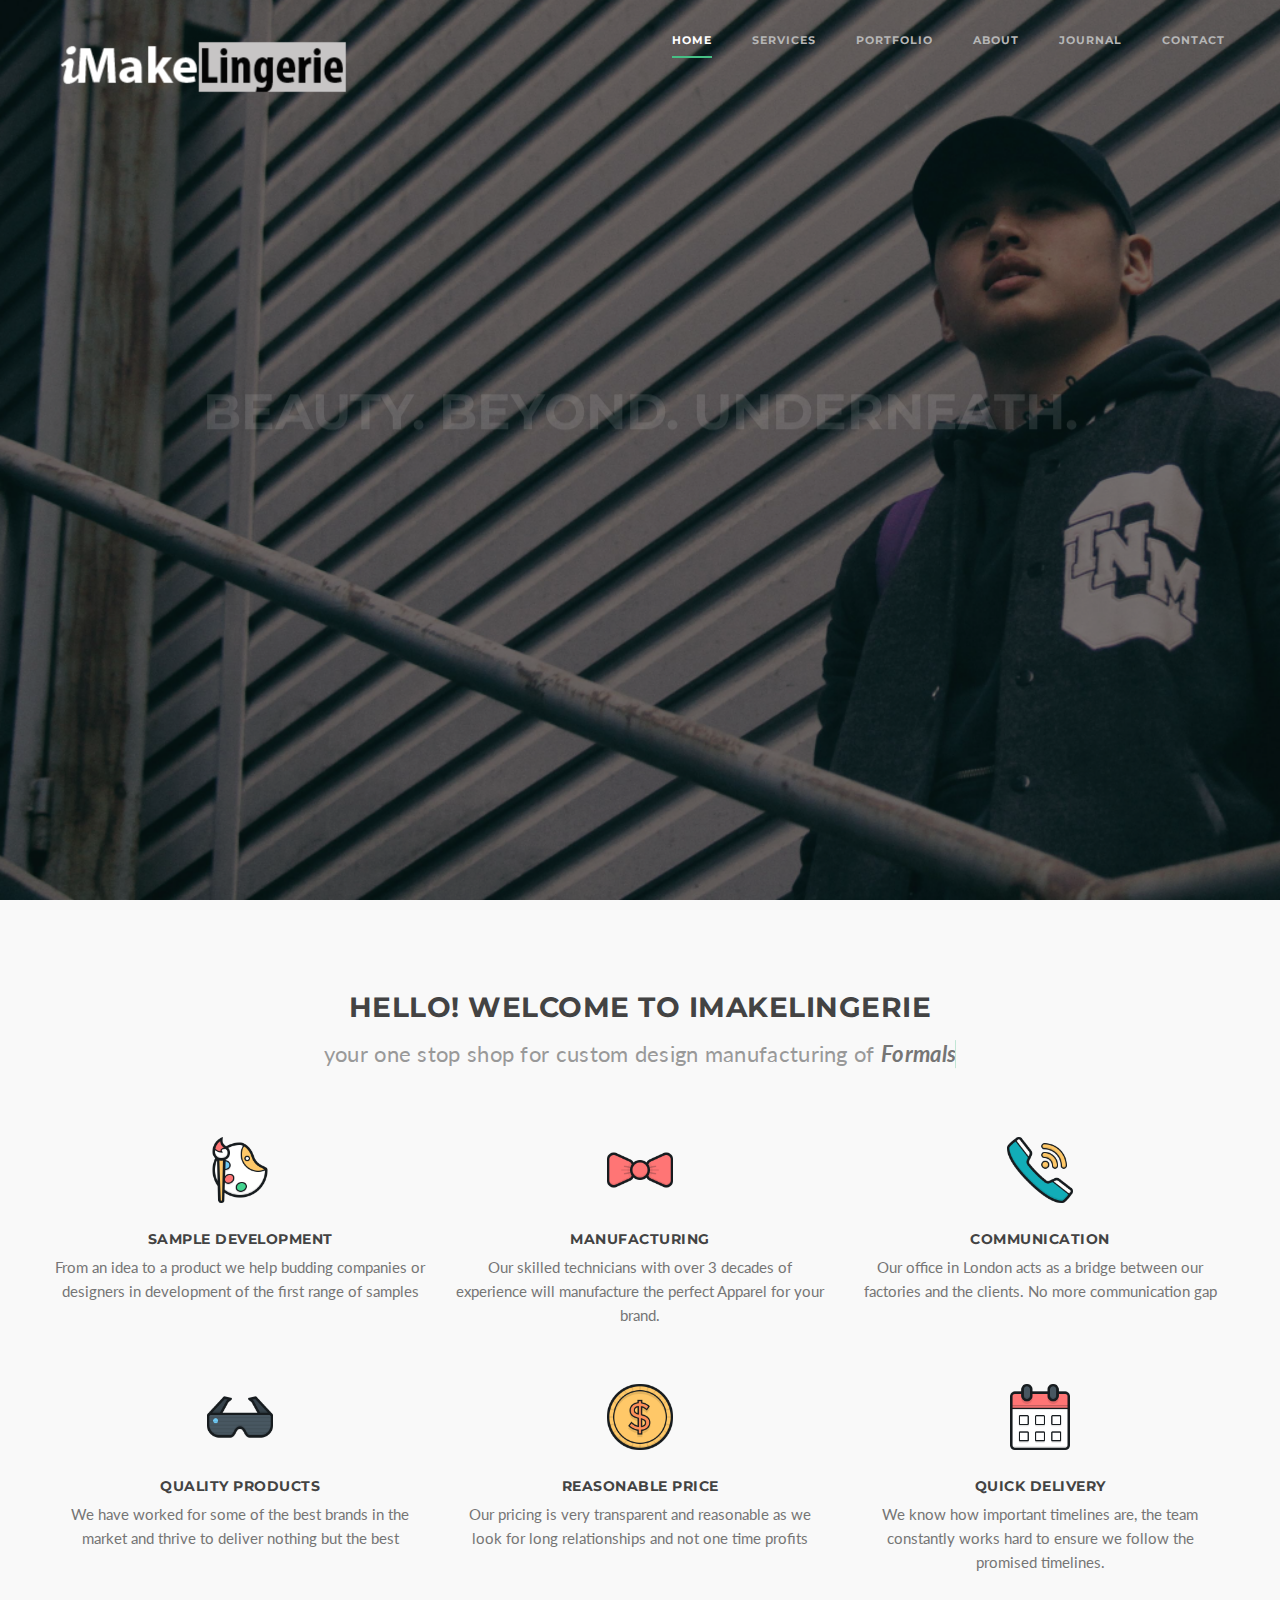
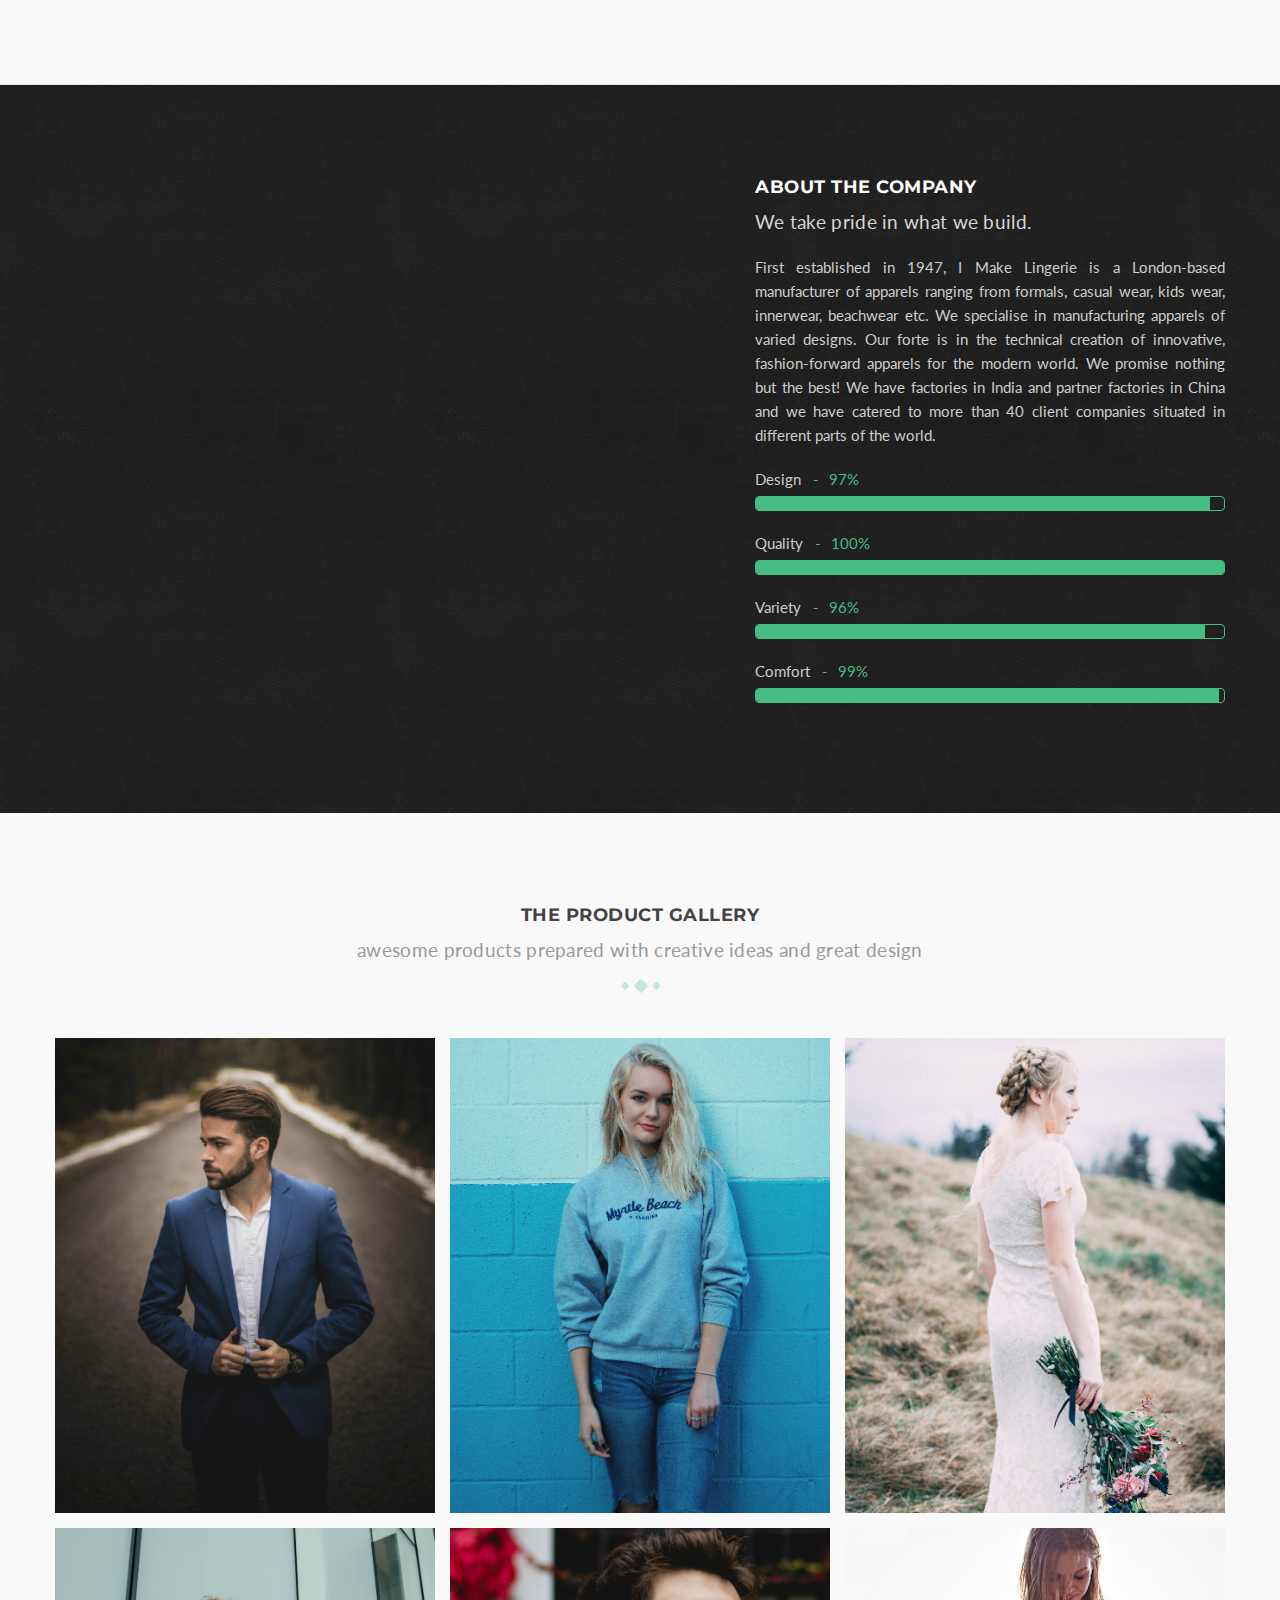
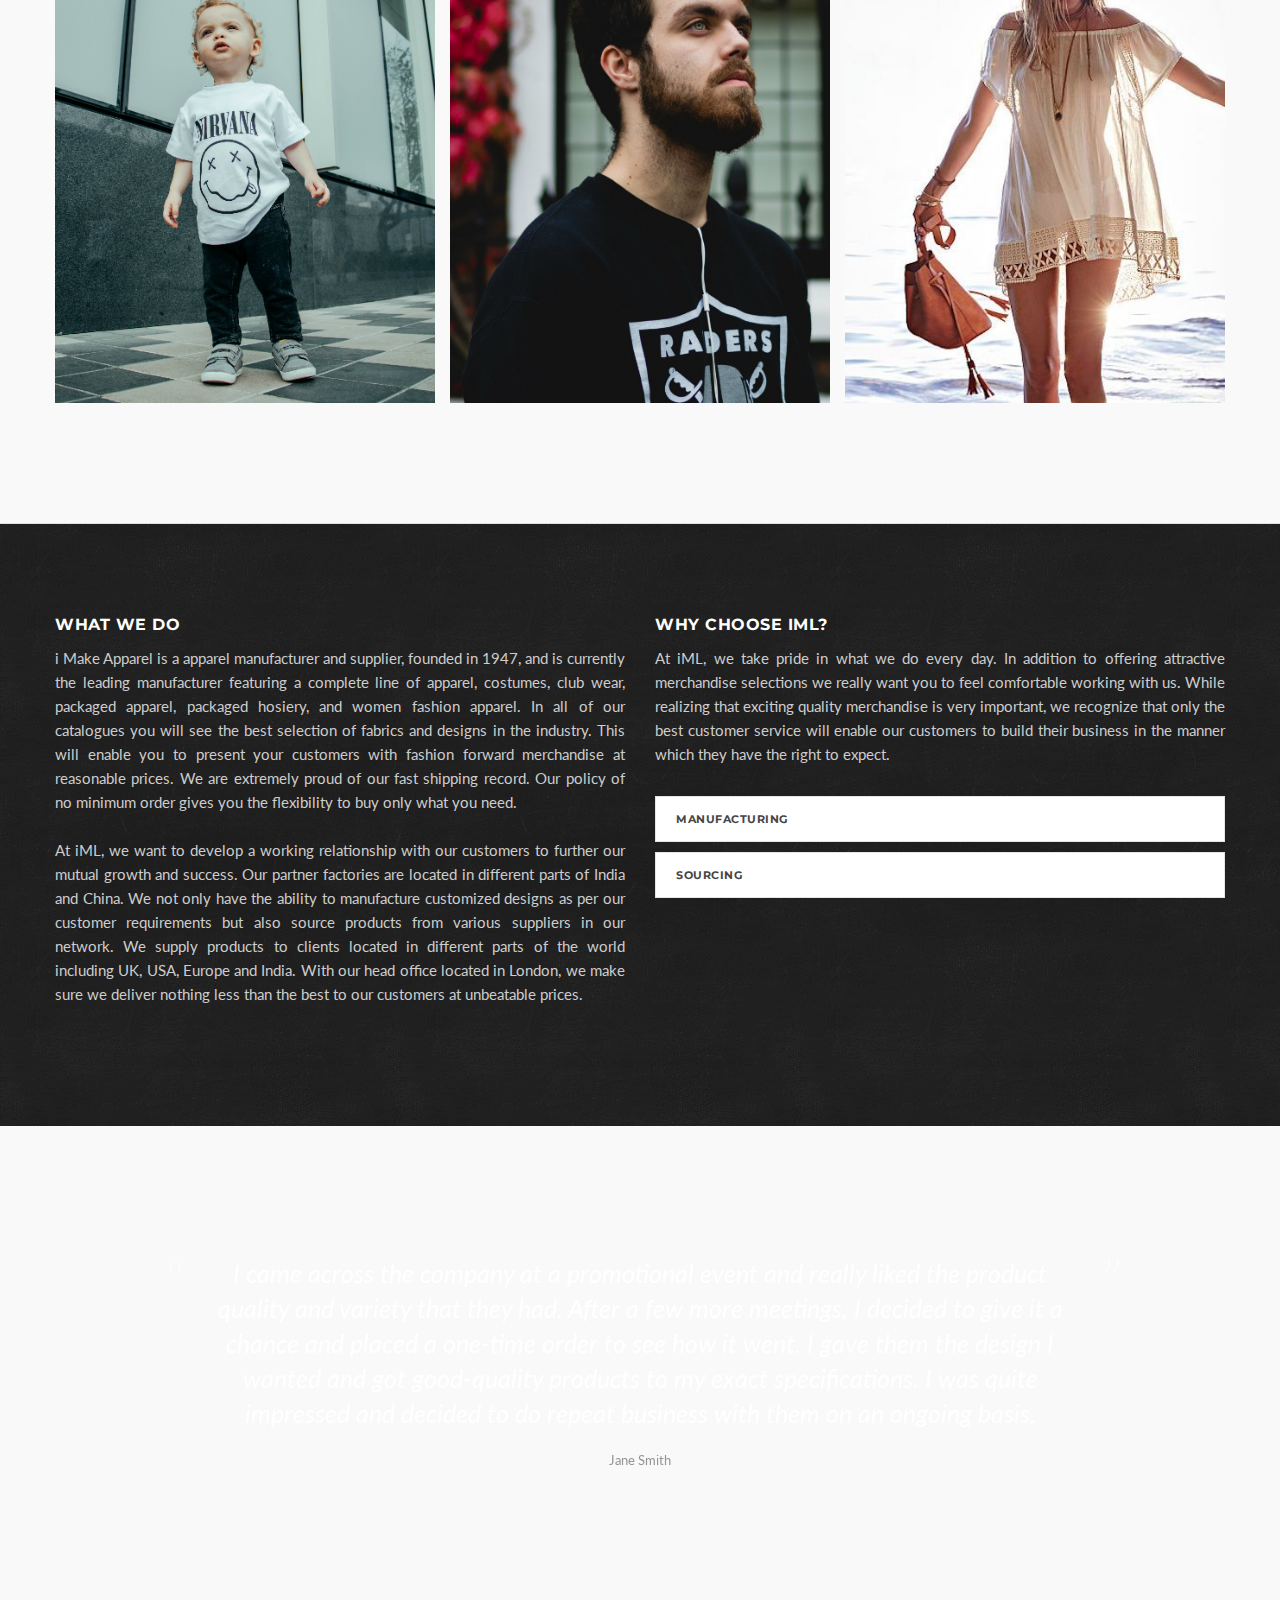
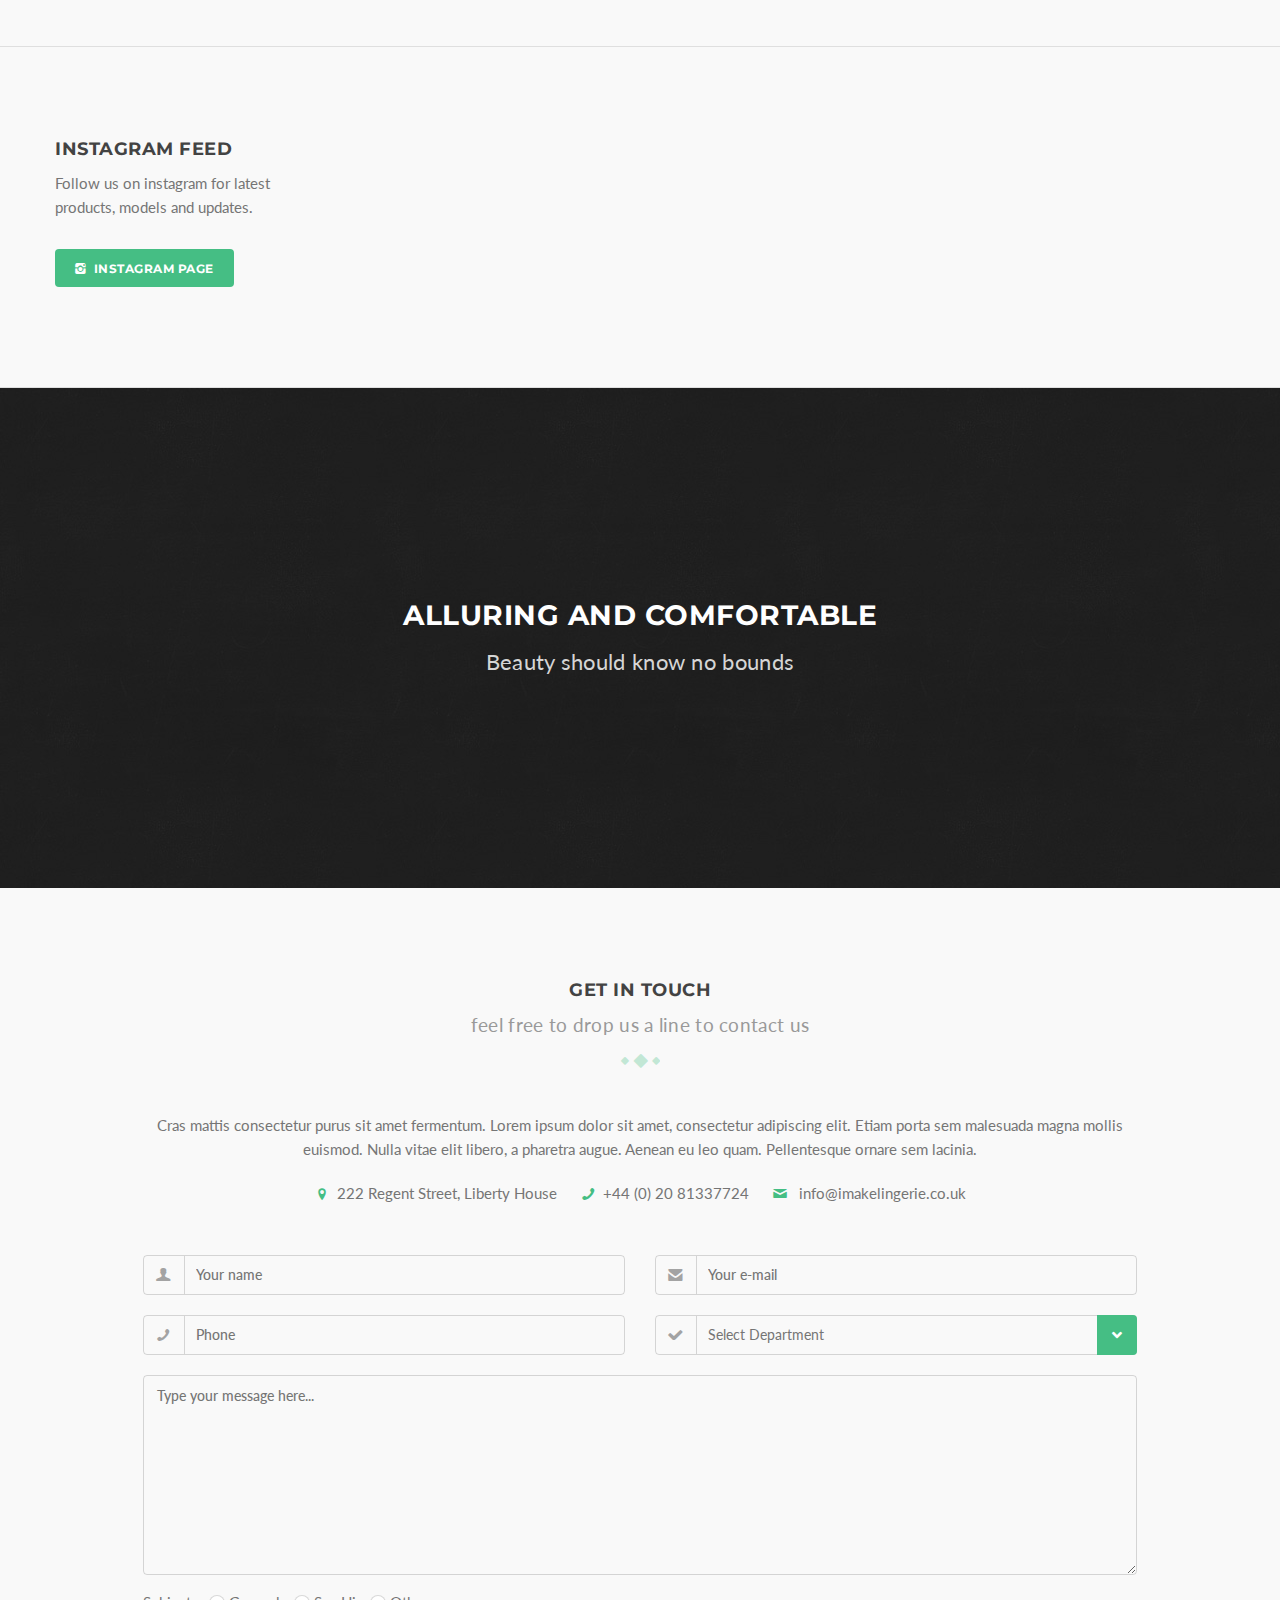
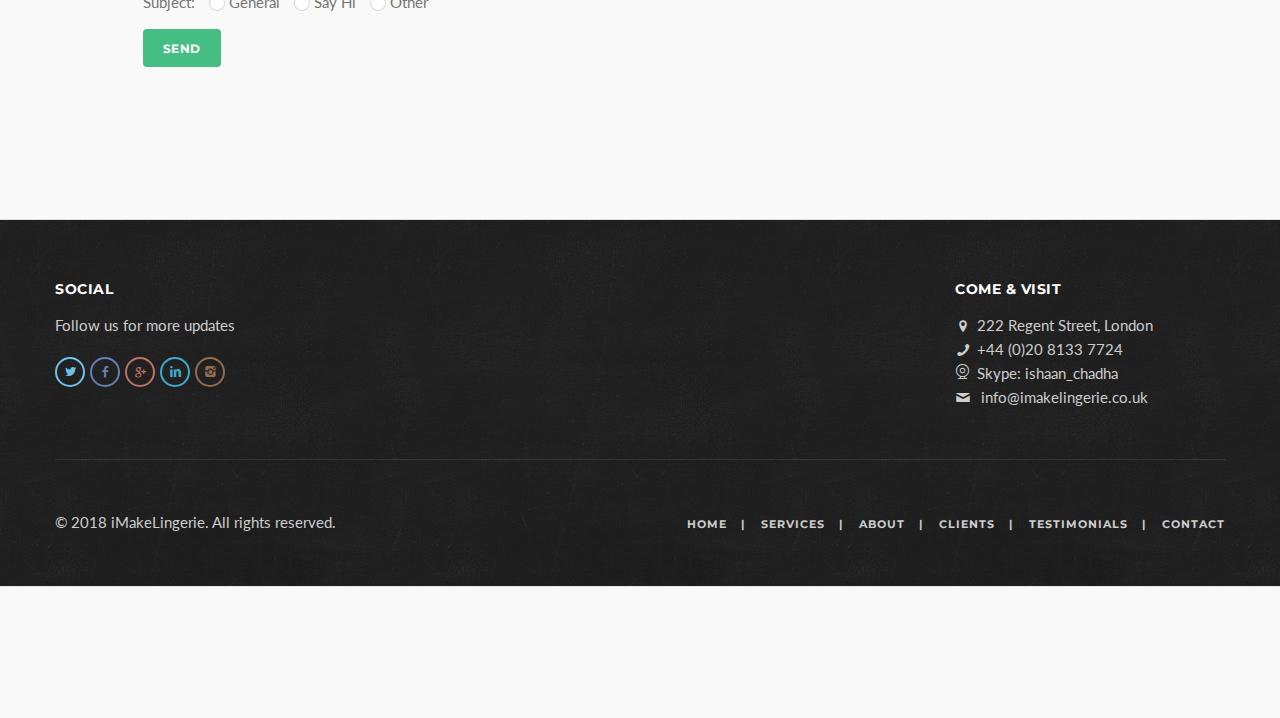
==== index.html @ fa843a91 "changes" ====
<!DOCTYPE html>
<html lang="en">

<head>
  <meta charset="utf-8">
  <meta name="viewport" content="width=device-width, initial-scale=1.0">
  <meta name="description" content="">
  <meta name="author" content="">
  <link rel="shortcut icon" href="style/images/favicon.png">
  <title>I Make Apparel</title>
  <!-- Bootstrap core CSS -->
  <link href="style/css/bootstrap.min.css" rel="stylesheet">
  <link href="style/css/plugins.css" rel="stylesheet">
  <link href="style.css" rel="stylesheet">
  <link href="style/css/color/green.css" rel="stylesheet">
  <link href='http://fonts.googleapis.com/css?family=Montserrat:400,700' rel='stylesheet' type='text/css'>
  <link href='http://fonts.googleapis.com/css?family=Lato:300,400,700,900,300italic,400italic,700italic,900italic' rel='stylesheet'
    type='text/css'>
  <link href="style/type/icons.css" rel="stylesheet">
  <!-- HTML5 shim and Respond.js for IE8 support of HTML5 elements and media queries -->
  <!-- WARNING: Respond.js doesn't work if you view the page via file:// -->
  <!--[if lt IE 9]>
<script src="https://oss.maxcdn.com/html5shiv/3.7.2/html5shiv.min.js"></script>
<script src="https://oss.maxcdn.com/respond/1.4.2/respond.min.js"></script>
<![endif]-->
</head>

<body class="onepage">
  <div id="preloader">
    <div id="status">
      <div class="spinner"></div>
    </div>
  </div>
  <div class="body-wrapper">
    <nav class="navbar navbar-default default">
      <div class="container">
        <div class="navbar-header">
          <div class="basic-wrapper">
            <a class="btn responsive-menu" data-toggle="collapse" data-target=".navbar-collapse">
              <i></i>
            </a>
            <div class="navbar-brand">
              <a href="onepage.html">
                <img src="#" srcset="style/images/logo.png 1x, style/images/logo@2x.png 2x" class="logo-light" alt="" />
                <img src="#" srcset="style/images/logo-dark.png 1x, style/images/logo-dark@2x.png 2x" class="logo-dark" alt="" />
              </a>
            </div>
            <!-- /.navbar-brand -->
          </div>
          <!-- /.basic-wrapper -->
        </div>
        <!-- /.navbar-header -->
        <div class="collapse navbar-collapse">
          <ul class="nav navbar-nav">
            <li class="current">
              <a href="#home">Home</a>
            </li>
            <li>
              <a href="#services">Services</a>
            </li>
            <li>
              <a href="#portfolio">Portfolio</a>
            </li>
            <li>
              <a href="#about">About</a>
            </li>
            <li>
              <a href="#journal">Journal</a>
            </li>
            <li>
              <a href="#contact">Contact</a>
            </li>
          </ul>
          <!-- /.navbar-nav -->
        </div>
        <!-- /.navbar-collapse -->
      </div>
      <!-- /.container -->
    </nav>
    <!-- /.navbar -->

    <section id="home">
      <div class="tp-fullscreen-container revolution">
        <div class="tp-fullscreen">
          <ul>
            <li data-transition="fade">
              <img src="style/images/art/slider-new-1.png" alt="" data-bgposition="center top" data-bgfit="cover" data-bgrepeat="no-repeat"
              />
              <div class="tp-caption large sfb text-center" data-x="center" data-y="263" data-speed="900" data-start="800" data-easing="Sine.easeOut">Beauty. Beyond. Underneath.</div>
              <div class="tp-caption medium sfb text-center" data-x="center" data-y="348" data-speed="900" data-start="1500" data-easing="Sine.easeOut">one stop solution for all your Apparel manufacturing needs</div>
              <div class="tp-caption sfb" data-x="center" data-y="420" data-speed="900" data-start="2200" data-easing="Sine.easeOut" data-endspeed="100">
                <a href="#contact" class="btn btn-large btn-border">Get in touch</a>
              </div>
            </li>
            <li data-transition="fade">
              <img src="style/images/art/slider-new-2.png" alt="" data-bgposition="center top" data-bgfit="cover" data-bgrepeat="no-repeat"
              />
              <div class="tp-caption large sfl text-center" data-x="center" data-y="263" data-speed="900" data-start="800" data-easing="Sine.easeOut">Bring your apparel designs to life</div>
              <div class="tp-caption medium sfr text-center" data-x="center" data-y="343" data-speed="900" data-start="1500" data-easing="Sine.easeOut">We help create unique custom designs easily</div>
              <div class="tp-caption sfb" data-x="center" data-y="420" data-speed="900" data-start="2200" data-easing="Sine.easeOut" data-endspeed="100">
                <a href="#contact" class="btn btn-large">Create your own</a>
              </div>
            </li>
            <li data-transition="fade">
              <img src="style/images/art/slider-new-3.png" alt="" data-bgposition="center top" data-bgfit="cover" data-bgrepeat="no-repeat"
              />
              <div class="tp-caption large sfr" data-x="30" data-y="263" data-speed="900" data-start="800" data-easing="Sine.easeOut">Trusted by over
                <br /> 41 clients & 23 brands
              </div>
              <div class="tp-caption medium sfr" data-x="30" data-y="403" data-speed="900" data-start="1500" data-easing="Sine.easeOut">We provide high quality products at reasonable prices</div>
              <div class="tp-caption sfr" data-x="30" data-y="470" data-speed="900" data-start="2200" data-easing="Sine.easeOut" data-endspeed="100">
                <a href="#contact" class="btn btn-large">Know More</a>
              </div>
            </li>
          </ul>
          <div class="tp-bannertimer tp-bottom"></div>
        </div>
        <!-- /.tp-fullscreen-container -->
      </div>
      <!-- /.revolution -->
    </section>
    <!--/#home -->

    <section id="services">
      <div class="light-wrapper">
        <div class="container inner">
          <div class="headline text-center">
            <h2>Hello! Welcome to iMakeLingerie</h2>
            <p class="lead animated-text letters type">
              <span>your one stop shop for custom design manufacturing of </span>
              <span class="animated-text-wrapper waiting">
                <b class="is-visible">Formals</b>
                <b>Casual Wears</b>
                <b>Kids Wear</b>
                <b>Bridal Dress & more...</b>
              </span>
            </p>
          </div>
          <div class="divide30"></div>
          <div class="row services">
            <div class="col-sm-4">
              <div class="service text-center">
                <div class="icon">
                  <img src="style/images/icons/lulu-paint-palette.png" alt="" />
                </div>
                <h4>Sample Development</h4>
                <p>From an idea to a product we help budding companies or designers in development of the first range of samples</p>
              </div>
            </div>
            <div class="col-sm-4">
              <div class="service text-center">
                <div class="icon">
                  <img src="style/images/icons/lulu-bowtie.png" alt="" />
                </div>
                <h4>Manufacturing</h4>
                <p>Our skilled technicians with over 3 decades of experience will manufacture the perfect Apparel for your brand.
                </p>
              </div>
            </div>
            <div class="col-sm-4">
              <div class="service text-center">
                <div class="icon">
                  <img src="style/images/icons/lulu-phone.png" alt="" />
                </div>
                <h4>Communication</h4>
                <p>Our office in London acts as a bridge between our factories and the clients. No more communication gap</p>
              </div>
            </div>
          </div>
          <div class="divide30"></div>
          <div class="row services">
            <div class="col-sm-4">
              <div class="service text-center">
                <div class="icon">
                  <img src="style/images/icons/lulu-sun-glasses.png" alt="" />
                </div>
                <h4>Quality Products</h4>
                <p>We have worked for some of the best brands in the market and thrive to deliver nothing but the best</p>
              </div>
            </div>
            <div class="col-sm-4">
              <div class="service text-center">
                <div class="icon">
                  <img src="style/images/icons/lulu-dollar-coin.png" alt="" />
                </div>
                <h4>Reasonable Price</h4>
                <p>Our pricing is very transparent and reasonable as we look for long relationships and not one time profits</p>
              </div>
            </div>
            <div class="col-sm-4">
              <div class="service text-center">
                <div class="icon">
                  <img src="style/images/icons/lulu-calendar.png" alt="" />
                </div>
                <h4>Quick Delivery</h4>
                <p>We know how important timelines are, the team constantly works hard to ensure we follow the promised timelines.</p>
              </div>
            </div>
          </div>
        </div>
      </div>
    </section>

    <div class="inverse-wrapper">
      <div class="col-image">
        <div class="bg-wrapper col-md-6">
          <div class="bg-holder" style="background-image: url(style/images/art/about-new-2.jpg);"></div>
        </div>
        <!--/.bg-wrapper -->
        <div class="container">
          <div class="row text-justify">
            <div class="col-md-5 col-md-offset-7 inner-col">
              <div class="section-title">
                <h3>About the Company</h3>
              </div>
              <p class="lead">We take pride in what we build.</p>
              <p>First established in 1947, I Make Lingerie is a London-based manufacturer of apparels ranging from formals,
                casual wear, kids wear, innerwear, beachwear etc. We specialise in manufacturing apparels of varied designs.
                Our forte is in the technical creation of innovative, fashion-forward apparels for the modern world. We promise
                nothing but the best! We have factories in India and partner factories in China and we have catered to more
                than 40 client companies situated in different parts of the world.</p>
              <ul class="progress-list">
                <li>
                  <p>Design
                    <em>97%</em>
                  </p>
                  <div class="progress plain">
                    <div class="bar" style="width: 97%;"></div>
                  </div>
                </li>
                <li>
                  <p>Quality
                    <em>100%</em>
                  </p>
                  <div class="progress plain">
                    <div class="bar" style="width: 100%;"></div>
                  </div>
                </li>
                <li>
                  <p>Variety
                    <em>96%</em>
                  </p>
                  <div class="progress plain">
                    <div class="bar" style="width: 96%;"></div>
                  </div>
                </li>
                <li>
                  <p>Comfort
                    <em>99%</em>
                  </p>
                  <div class="progress plain">
                    <div class="bar" style="width: 99%;"></div>
                  </div>
                </li>
              </ul>
              <!-- /.progress-list -->
            </div>
            <!--/column -->
          </div>
          <!--/.row -->
        </div>
        <!--/.container -->
      </div>
      <!--/.col-image -->

    </div>
    <!--/#services -->

    <!-- /.inverse-wrapper -->

    <section id="portfolio">
      <div class="light-wrapper">
        <div class="container inner">
          <div class="section-title text-center">
            <h3>The Product Gallery</h3>
            <p class="lead">awesome products prepared with creative ideas and great design</p>
          </div>
          <div class="cbp-panel">

            <div id="grid-container" class="cbp">
              <div class="cbp-item print motion">
                <a class="cbp-caption cbp-singlePageInline">
                  <div class="cbp-caption-defaultWrap">
                    <img src="style/images/art/p-new-9.jpg" alt="" /> </div>
                  <div class="cbp-caption-activeWrap">
                    <div class="cbp-l-caption-alignCenter">
                      <div class="cbp-l-caption-body">
                        <div class="cbp-l-caption-title">Formals</div>
                      </div>
                    </div>
                  </div>
                </a>
              </div>
              <!--/.cbp-item -->
              <div class="cbp-item web logo">
                <a class="cbp-caption cbp-singlePageInline">
                  <div class="cbp-caption-defaultWrap">
                    <img src="style/images/art/p-new-2.jpg" alt="" /> </div>
                  <div class="cbp-caption-activeWrap">
                    <div class="cbp-l-caption-alignCenter">
                      <div class="cbp-l-caption-body">
                        <div class="cbp-l-caption-title">Sweatshirts</div>
                      </div>
                    </div>
                  </div>
                </a>
              </div>
              <!--/.cbp-item -->
              <div class="cbp-item print motion">
                <a class="cbp-caption cbp-singlePageInline">
                  <div class="cbp-caption-defaultWrap">
                    <img src="style/images/art/p-new-8.jpg" alt="" /> </div>
                  <div class="cbp-caption-activeWrap">
                    <div class="cbp-l-caption-alignCenter">
                      <div class="cbp-l-caption-body">
                        <div class="cbp-l-caption-title">Bridal Dress</div>
                      </div>
                    </div>
                  </div>
                </a>
              </div>
              <!--/.cbp-item -->
              <div class="cbp-item web print">
                <a class="cbp-caption cbp-singlePageInline">
                  <div class="cbp-caption-defaultWrap">
                    <img src="style/images/art/p-new-7.jpg" alt="" /> </div>
                  <div class="cbp-caption-activeWrap">
                    <div class="cbp-l-caption-alignCenter">
                      <div class="cbp-l-caption-body">
                        <div class="cbp-l-caption-title">Kids Wear</div>
                      </div>
                    </div>
                  </div>
                </a>
              </div>
              <!--/.cbp-item -->
              <div class="cbp-item motion logo">
                <a class="cbp-caption cbp-singlePageInline">
                  <div class="cbp-caption-defaultWrap">
                    <img src="style/images/art/p-new-1.jpg" alt="" /> </div>
                  <div class="cbp-caption-activeWrap">
                    <div class="cbp-l-caption-alignCenter">
                      <div class="cbp-l-caption-body">
                        <div class="cbp-l-caption-title">Casuals</div>
                      </div>
                    </div>
                  </div>
                </a>
              </div>
              <!--/.cbp-item -->
              <div class="cbp-item print motion">
                <a class="cbp-caption cbp-singlePageInline">
                  <div class="cbp-caption-defaultWrap">
                    <img src="style/images/art/p6.jpg" alt="" /> </div>
                  <div class="cbp-caption-activeWrap">
                    <div class="cbp-l-caption-alignCenter">
                      <div class="cbp-l-caption-body">
                        <div class="cbp-l-caption-title">Beach Wear</div>
                      </div>
                    </div>
                  </div>
                </a>
              </div>
              <!--/.cbp-item -->
            </div>
            <!--/.cbp -->
            <div class="divide30"></div>

            <!--/.text-center -->
          </div>
          <!--/.cbp-panel -->
        </div>
        <!-- /.container -->
      </div>
      <!-- /.light-wrapper -->
    </section>
    <!--/#portfolio -->



    <!--/#about -->

    <div class="inverse-wrapper">
      <div class="container inner">
        <div class="row text-justify">
          <div class="col-sm-6">
            <h3>What we do</h3>
            <p>i Make Apparel is a apparel manufacturer and supplier, founded in 1947, and is currently the leading manufacturer
              featuring a complete line of apparel, costumes, club wear, packaged apparel, packaged hosiery, and women fashion
              apparel. In all of our catalogues you will see the best selection of fabrics and designs in the industry. This
              will enable you to present your customers with fashion forward merchandise at reasonable prices. We are extremely
              proud of our fast shipping record. Our policy of no minimum order gives you the flexibility to buy only what
              you need.
              <br/>
              <br/> At iML, we want to develop a working relationship with our customers to further our mutual growth and success.
              Our partner factories are located in different parts of India and China. We not only have the ability to manufacture
              customized designs as per our customer requirements but also source products from various suppliers in our
              network. We supply products to clients located in different parts of the world including UK, USA, Europe and
              India. With our head office located in London, we make sure we deliver nothing less than the best to our customers
              at unbeatable prices.
            </p>
            <div class="divide10"></div>

            <!--/.feature -->
          </div>
          <!-- /column -->
          <div class="col-sm-6">
            <h3>Why Choose iML?</h3>
            <p>At iML, we take pride in what we do every day. In addition to offering attractive merchandise selections we really
              want you to feel comfortable working with us. While realizing that exciting quality merchandise is very important,
              we recognize that only the best customer service will enable our customers to build their business in the manner
              which they have the right to expect.</p>
            <div class="divide10"></div>
            <div class="panel-group" id="accordion">
              <div class="panel panel-default">
                <div class="panel-heading">
                  <h4 class="panel-title">
                    <a data-toggle="collapse" class="panel-toggle active" data-parent="#accordion" href="#collapseOne"> Manufacturing</a>
                  </h4>
                </div>
                <div id="collapseOne" class="panel-collapse collapse">
                  <div class="panel-body" style="color: #434343 !important;"> Inspite of the revolution in technology most of our delicate luxury designs are first handcrafted by a
                    team of talented and skilled artisans who have been working with us since our inception and then produced
                    on a large scale basis. We specialise in manufacturing camisoles and panties of varied designs. We also
                    work closely with our clients to ensure we fully incorporate their expectations and specifications into
                    their product during production. Our manufcatruing units are located in India as well as China and we
                    strive to maintain the highest quality standards at reasonable prices. </div>
                </div>
              </div>
              <div class="panel panel-default">
                <div class="panel-heading">
                  <h4 class="panel-title">
                    <a data-toggle="collapse" class="panel-toggle" data-parent="#accordion" href="#collapseTwo"> Sourcing </a>
                  </h4>
                </div>
                <div id="collapseTwo" class="panel-collapse collapse">
                  <div class="panel-body" style="color: #434343 !important;"> Apart from designing and manufacturing we also source products from various other suppliers and manufacturers
                    for our clients. Sourcing is a complicated process and cost, quality and lead time are all important
                    aspects. We help our clients by taking the load off them and sourcing products from our reliable network
                    of apparel suppliers and manufacturers. We also liaise with the production facilities of these companies
                    to ensure designs can be made and kept within budget and also adhere to the quality and delivery guidelines.
                  </div>
                </div>
              </div>
              <!-- <div class="panel panel-default">
                <div class="panel-heading">
                  <h4 class="panel-title">
                    <a data-toggle="collapse" class="panel-toggle" data-parent="#accordion" href="#collapseThree"> Collapsible Group Item #3 </a>
                  </h4>
                </div>
                <div id="collapseThree" class="panel-collapse collapse">
                  <div class="panel-body"> Anim pariatur cliche reprehenderit, enim eiusmod high life accusamus terry richardson ad squid. 3 wolf
                    moon officia aute, non cupidatat skateboard dolor brunch. Food truck quinoa nesciunt laborum eiusmod.
                    Brunch 3 wolf moon tempor, sunt aliqua put a bird on it squid single-origin coffee nulla assumenda shoreditch
                    et. Nihil anim keffiyeh helvetica, craft beer labore wes anderson cred nesciunt sapiente ea proident.
                    Ad vegan excepteur butcher vice lomo. Leggings occaecat craft beer farm-to-table, raw denim aesthetic
                    synth nesciunt you probably haven't heard of them accusamus labore sustainable VHS. </div>
                </div>
              </div> -->
            </div>
          </div>
          <!-- /column -->
        </div>
        <!-- /.row -->
      </div>
      <!-- /.container -->
    </div>
    <!-- /.light-wrapper -->

    <!-- /.white-wrapper -->



    <section id="about">
      <div class="parallax parallax2 white-wrapper customers">
        <div class="container inner text-center">
          <div class="testimonials owl-carousel thin">
            <div class="item">
              <blockquote>
                <p> I came across the company at a promotional event and really liked the product quality and variety that they
                  had. After a few more meetings, I decided to give it a chance and placed a one-time order to see how it
                  went. I gave them the design I wanted and got good-quality products to my exact specifications. I was quite
                  impressed and decided to do repeat business with them on an ongoing basis.
                  <small class="meta">Jane Smith
                  </small>
                </p>
              </blockquote>
            </div>
            <!-- /.item -->

            <div class="item">
              <blockquote>
                <p>I have been a regular buyer of cotton panties from Modern Industries for over 4 years now. I am very happy
                  with the service they provide from start till the end of the process. Looking forward to many more years
                  of our business relationship.
                  <small class="meta">Cynthia S.
                  </small>
                </p>
              </blockquote>
            </div>
            <!-- /.item -->

          </div>
          <!-- /.testimonials -->
        </div>
        <!-- /.container -->
      </div>
      <!-- /.parallax -->
      <!-- /.light-wrapper -->
    </section>

    <section id="journal">

    </section>
    <!--/#journal -->

    <div class="light-wrapper">
      <div class="container inner">
        <div class="row">
          <div class="col-sm-4 col-md-3">
            <div class="section-title">
              <h3>Instagram Feed</h3>
            </div>
            <p>Follow us on instagram for latest products, models and updates.

            </p>
            <div class="divide10"></div>
            <a href="https://www.instagram.com/imakelingerie/" class="btn btn-icon">
              <i class="icon-s-instagram"></i> Instagram Page</a>
          </div>
          <!--/column -->
          <div class="col-sm-8 col-md-9">
            <div class="portfolio-grid col4">
              <div class="items-wrapper">
                <div id="instafeed" class="isotope items"></div>

                <!--/.isotope -->
              </div>
              <!--/.items-wrapper -->
            </div>
            <!--/.portfolio-grid -->
          </div>
          <!--/column -->
        </div>
        <!--/.row -->

      </div>
      <!-- /.container -->
    </div>
    <!-- /.light-wrapper -->

    <div class="outer-wrap inverse-wrapper">
      <div id="video-wrap" class="video-wrap">
        <video preload="metadata" autoplay loop id="video-office">
          <source src="style/video/office.mp4" type="video/mp4">
          <source src="style/video/office.webm" type="video/webm">
        </video>
        <div class="content-overlay container">
          <div class="headline text-center">
            <h2>Alluring and Comfortable</h2>
            <p class="lead"> Beauty should know no bounds</p>
          </div>
        </div>
        <!-- /.container -->
      </div>
      <!-- /.video-wrap -->
    </div>
    <!-- /.inverse-wrapper -->

    <section id="contact">
      <div class="light-wrapper">
        <div class="container inner">
          <div class="thin">
            <div class="section-title text-center">
              <h3>Get in Touch</h3>
              <p class="lead">feel free to drop us a line to contact us</p>
            </div>
            <p class="text-center">Cras mattis consectetur purus sit amet fermentum. Lorem ipsum dolor sit amet, consectetur adipiscing elit. Etiam
              porta sem malesuada magna mollis euismod. Nulla vitae elit libero, a pharetra augue. Aenean eu leo quam. Pellentesque
              ornare sem lacinia.</p>
            <ul class="contact-info text-center">
              <li>
                <i class="icon-location"></i>222 Regent Street, Liberty House</li>
              <li>
                <i class="icon-phone"></i>+44 (0) 20 81337724</li>
              <li>
                <i class="icon-mail"></i>
                <a href="mailto:info@imakelingerie.co.uk">info@imakelingerie.co.uk</a>
              </li>
            </ul>
            <div class="divide50"></div>
            <div class="form-container">
              <form action="contact/vanilla-form.php" method="post" class="vanilla vanilla-form" novalidate="novalidate">
                <div class="row">
                  <div class="col-sm-6">
                    <div class="form-field">
                      <label>
                        <input type="text" name="name" placeholder="Your name" required="required">
                        <i class="icon-user"></i>
                      </label>
                    </div>
                    <!--/.form-field -->
                  </div>
                  <!--/column -->
                  <div class="col-sm-6">
                    <div class="form-field">
                      <label>
                        <input type="email" name="email" placeholder="Your e-mail" required="required">
                        <i class="icon-mail-alt"></i>
                      </label>
                    </div>
                    <!--/.form-field -->
                  </div>
                  <!--/column -->
                  <div class="col-sm-6">
                    <div class="form-field">
                      <label>
                        <input type="tel" name="tel" placeholder="Phone">
                        <i class="icon-phone"></i>
                      </label>
                    </div>
                    <!--/.form-field -->
                  </div>
                  <!--/column -->
                  <div class="col-sm-6">
                    <div class="form-field">
                      <label class="custom-select">
                        <select name="department" required="required">
                          <option value="">Select Department</option>
                          <option value="Sales">Sales</option>
                          <option value="Marketing">Marketing</option>
                          <option value="Support">Customer Support</option>
                          <option value="Other">Other</option>
                        </select>
                        <i class="icon-ok"></i>
                        <span>
                          <!-- fake select handler -->
                        </span>
                      </label>
                    </div>
                    <!--/.form-field -->
                  </div>
                  <!--/column -->
                </div>
                <!--/.row -->
                <textarea name="message" placeholder="Type your message here..."></textarea>
                <div class="radio-set">
                  <label>Subject:</label>
                  <label>
                    <input type="radio" name="subject" value="General">
                    <span>
                      <!-- fake radio -->
                    </span> General</label>
                  <label>
                    <input type="radio" name="subject" value="Hi">
                    <span>
                      <!-- fake radio -->
                    </span> Say Hi</label>
                  <label>
                    <input type="radio" name="subject" value="Other">
                    <span>
                      <!-- fake radio -->
                    </span> Other</label>
                </div>
                <!--/.radio-set -->
                <input type="submit" class="btn" value="Send" data-error="Fix errors" data-processing="Sending..." data-success="Thank you!">
                <footer class="notification-box"></footer>
              </form>
              <!--/.vanilla-form -->
            </div>
            <!--/.form-container -->
          </div>
          <!-- /.thin -->
        </div>
        <!-- /.container -->
      </div>
      <!-- /.light-wrapper -->
    </section>
    <!--/#contact -->

    <div class="white-wrapper">
      <div class="map-wrapper">

        <!-- /.map-wrapper -->

        <!-- /.white-wrapper -->
        <footer class="inverse-wrapper">
          <div class="container inner">
            <div class="row">
              <div class="col-sm-3">
                <h3 class="section-title widget-title">Social</h3>
                <p>Follow us for more updates</p>
                <ul class="social">
                  <li>
                    <a href="https://twitter.com/imakelingerie">
                      <i class="icon-s-twitter"></i>
                    </a>
                  </li>
                  <li>
                    <a href="facebook.com/imakeinnerwear">
                      <i class="icon-s-facebook"></i>
                    </a>
                  </li>
                  <li>
                    <a href="https://plus.google.com/b/118427707266958631601/118427707266958631601">
                      <i class="icon-s-gplus"></i>
                    </a>
                  </li>
                  <li>
                    <a href="https://uk.linkedin.com/company/i-make-apparel?trk=ppro_cprof">
                      <i class="icon-s-linkedin"></i>
                    </a>
                  </li>
                  <li>
                    <a href="http://instagram.com/imakelingerie">
                      <i class="icon-s-instagram"></i>
                    </a>
                  </li>
                </ul>
              </div>
              <div class="col-sm-6 text-center">
                <img class="text-center" src="style/images/art/brand-logo-new.png" alt="">
                <!-- /.newsletter-wrapper -->
              </div>
              <div class="col-sm-3">
                <div class="widget">

                  <h3 class="section-title widget-title">COME & VISIT</h3>

                  <div class="contact-info">
                    <i class="icon-location"></i>222 Regent Street, London
                    <br />
                    <i class="icon-phone"></i>+44 (0)20 8133 7724
                    <br/>
                    <i class="budicon-webcam"></i>Skype: ishaan_chadha
                    <br />
                    <i class="icon-mail"></i>
                    info@imakelingerie.co.uk
                  </div>
                </div>
              </div>
              <!-- /column -->
            </div>

            <!-- /.row -->

            <hr />
            <p class="copyright pull-left">© 2018 iMakeLingerie. All rights reserved.</p>
            <ul class="footer-menu pull-right">
              <li>
                <a href="#home">Home</a>
              </li>
              <li>
                <a href="#services">Services</a>
              </li>
              <li>
                <a href="#about">About</a>
              </li>
              <li>
                <a href="#clients">Clients</a>
              </li>
              <li>
                <a href="#testimonial">Testimonials</a>
              </li>
              <li>
                <a href="#contact">Contact</a>
              </li>
            </ul>
          </div>
          <!-- .container -->

        </footer>
        <!-- /footer -->
        <!-- <div id="share-bar"></div> -->
      </div>
      <!--/.body-wrapper -->
      <script src="style/js/jquery.min.js"></script>
      <script src="style/js/bootstrap.min.js"></script>
      <script src="style/js/plugins.js"></script>
      <script src="style/js/jquery.themepunch.tools.min.js"></script>
      <script src="style/js/scripts.js"></script>
</body>

</html>
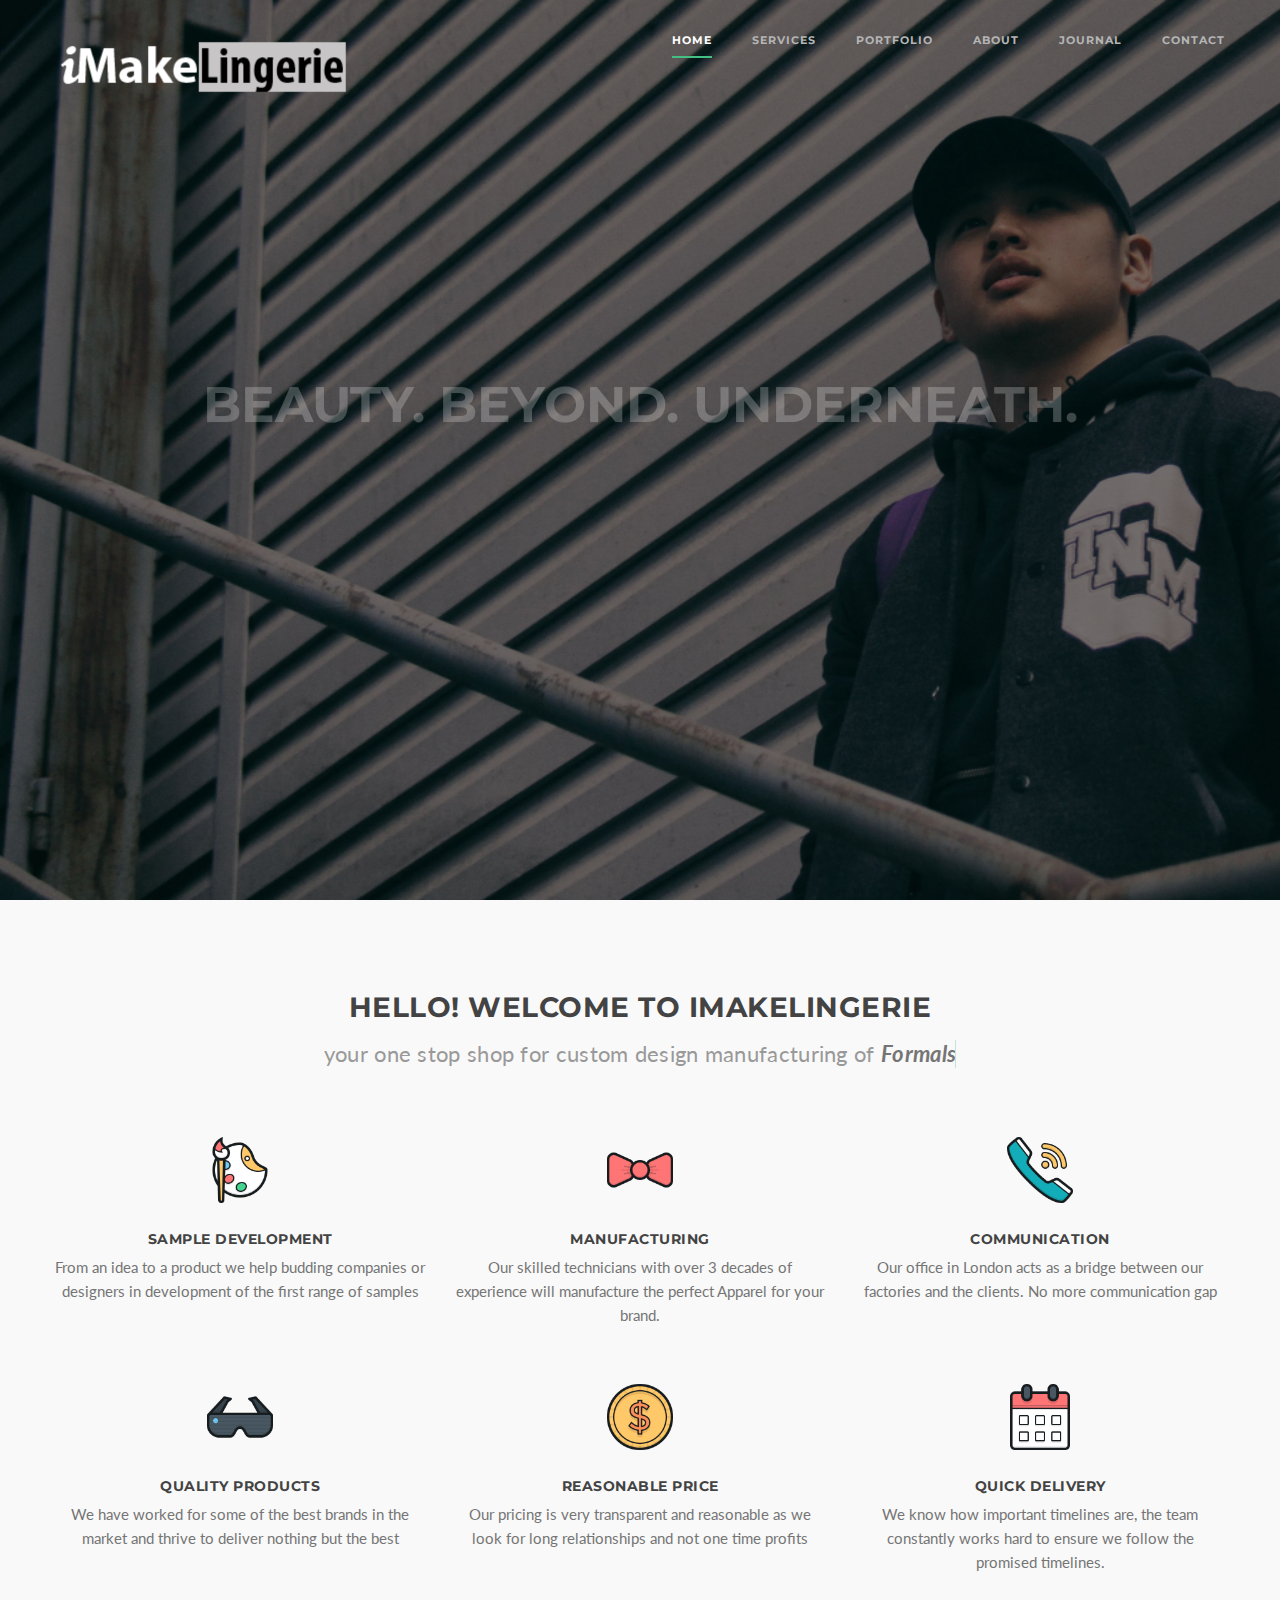
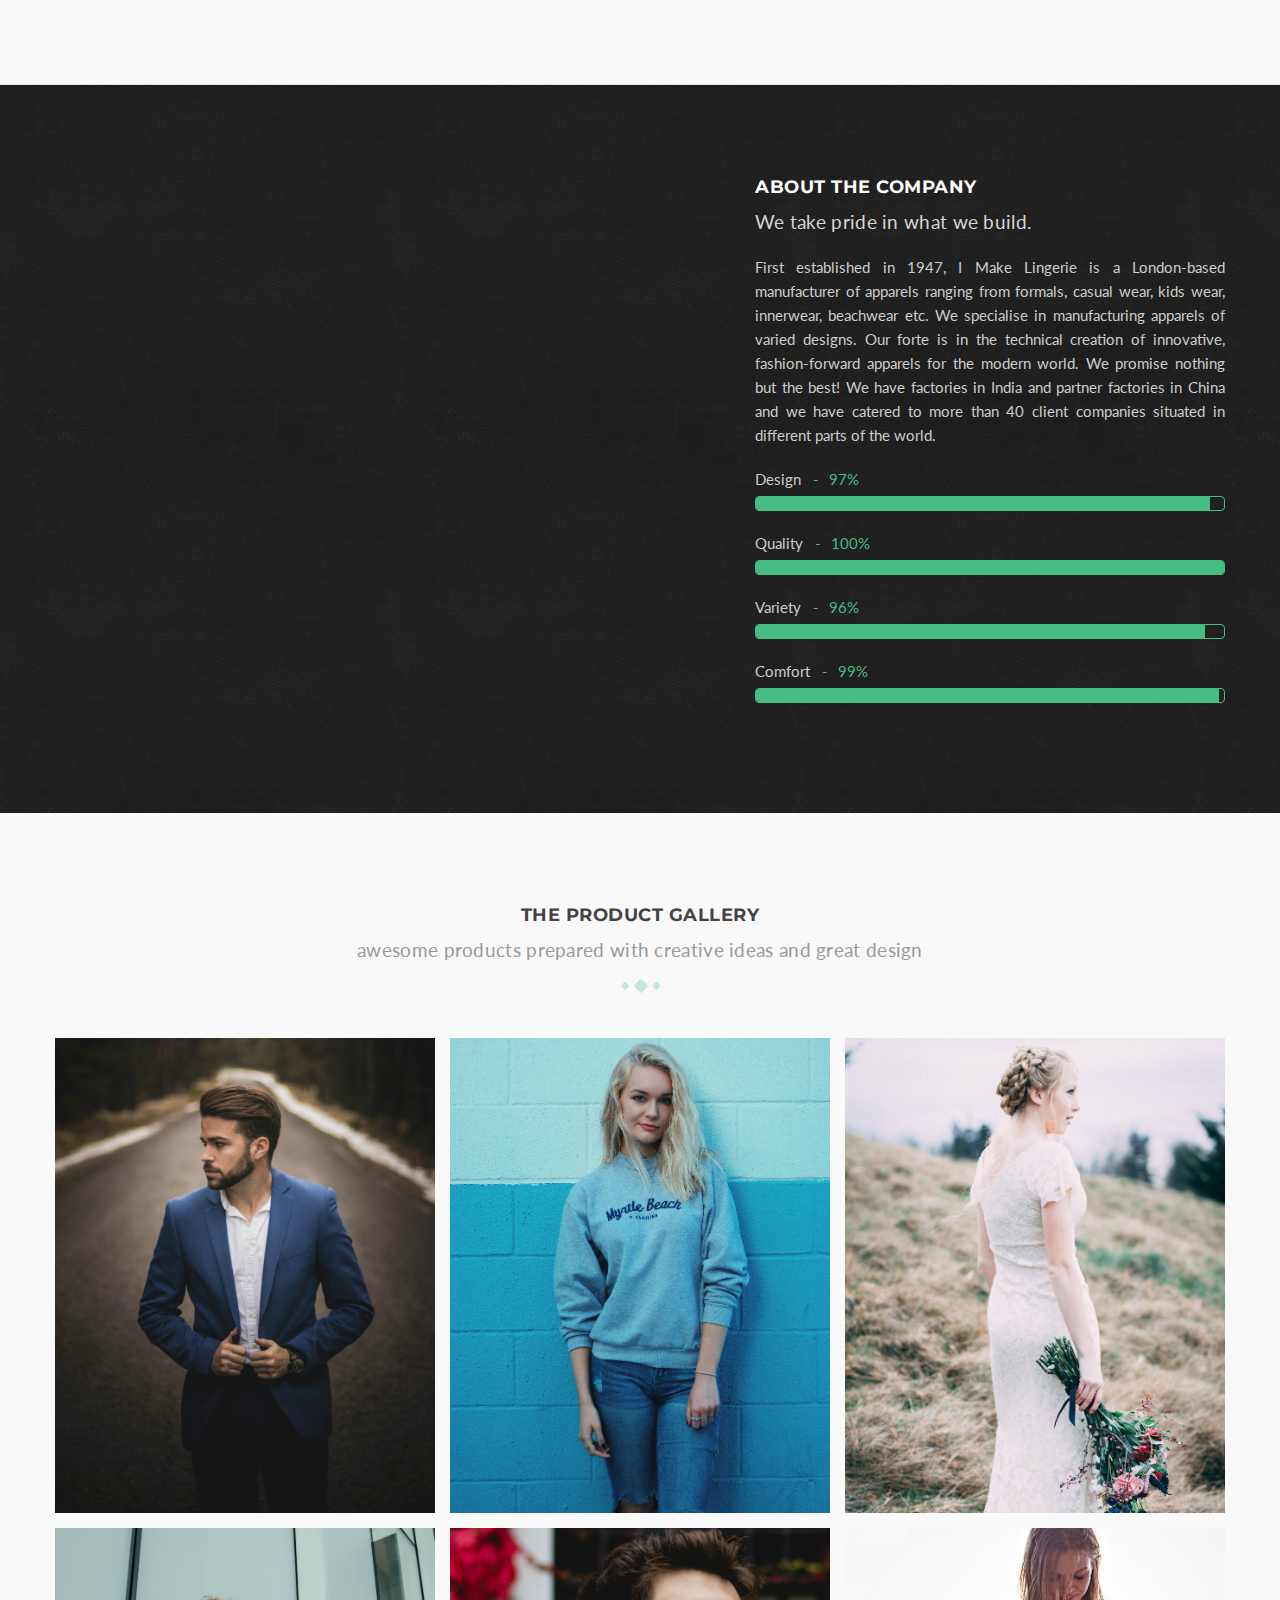
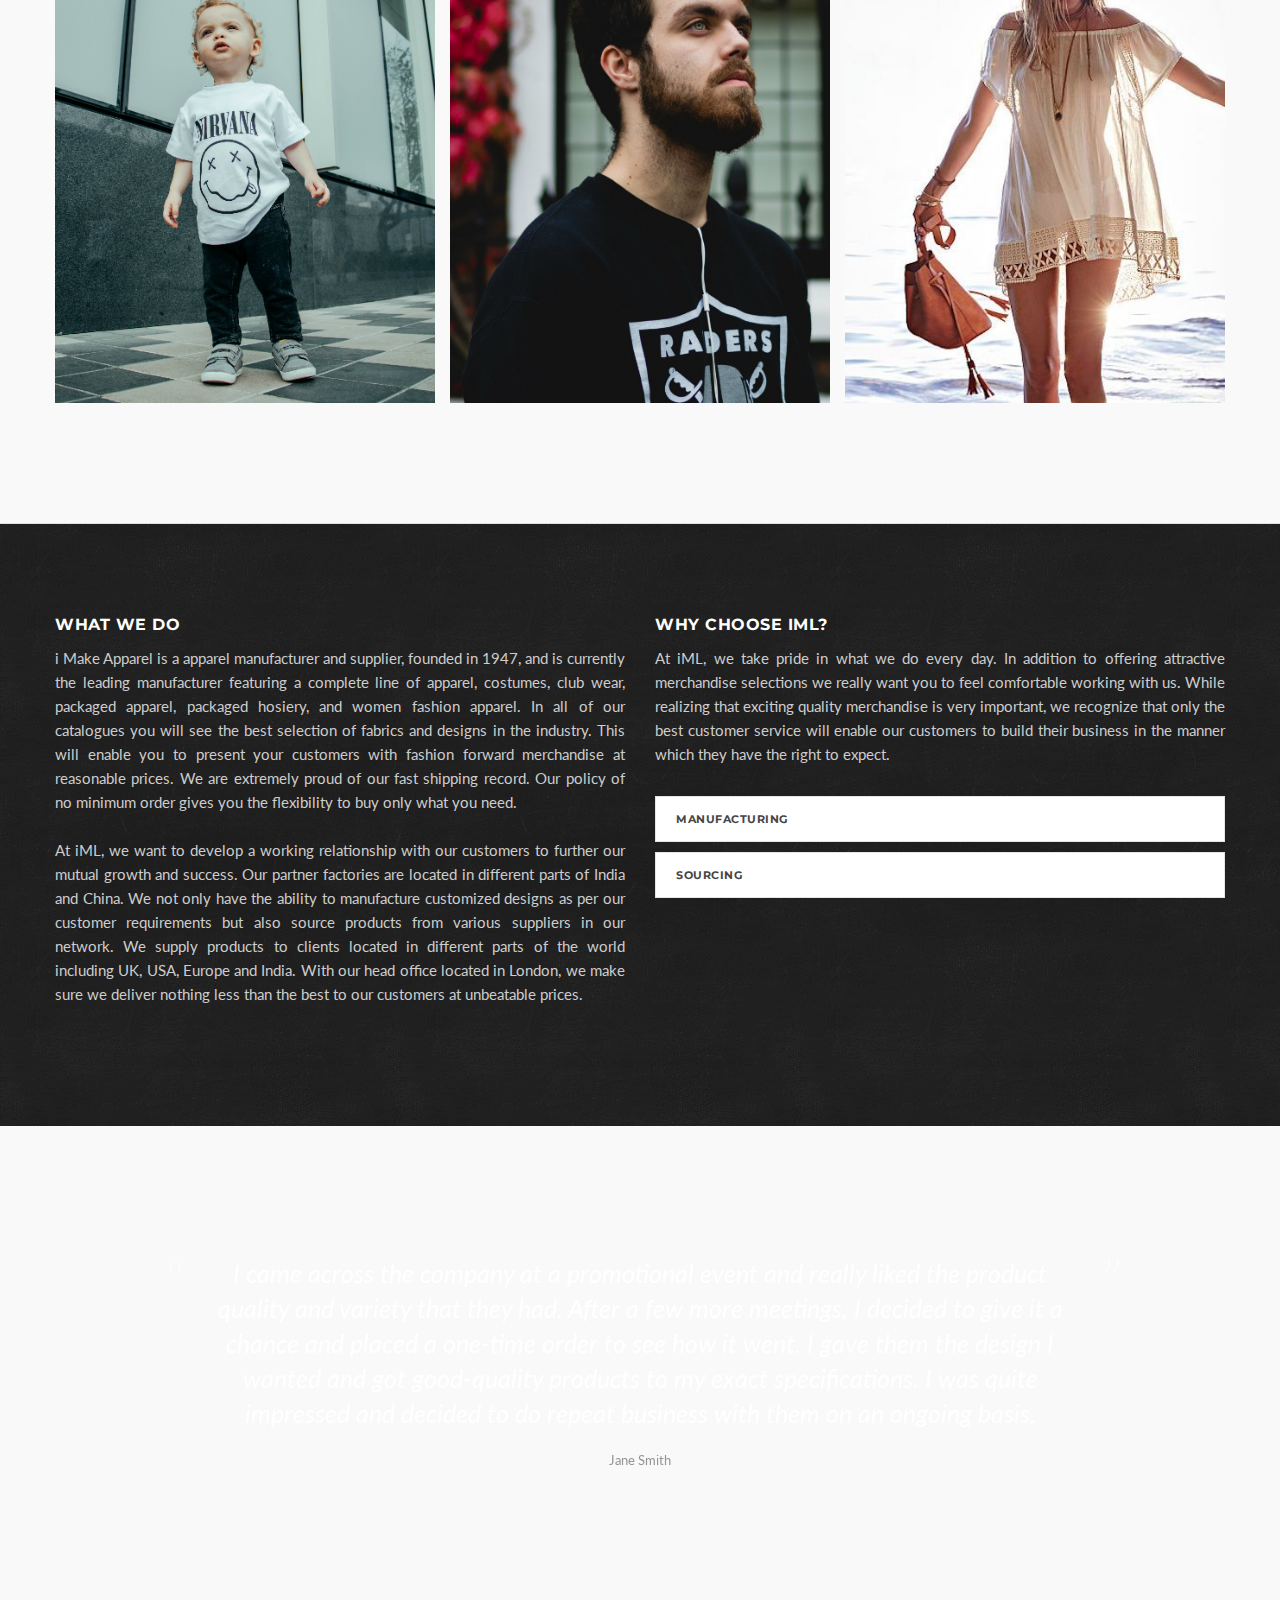
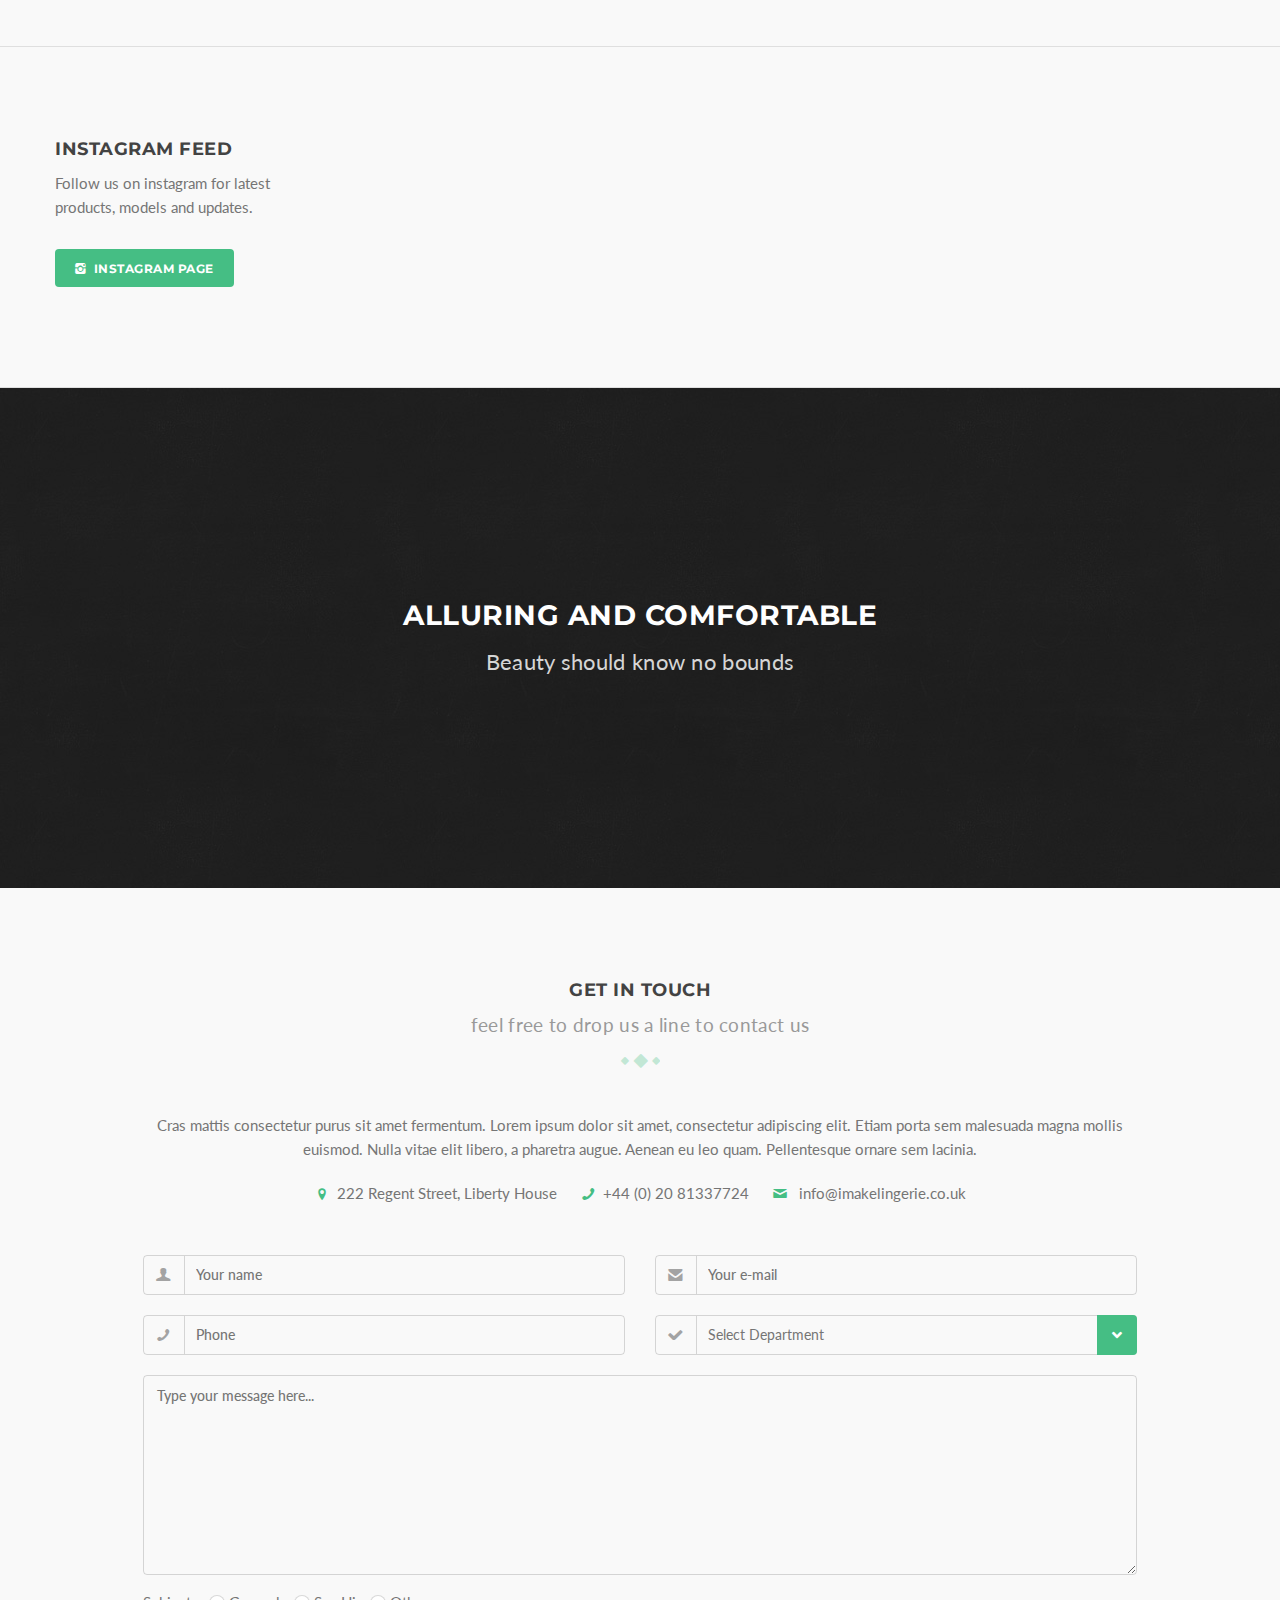
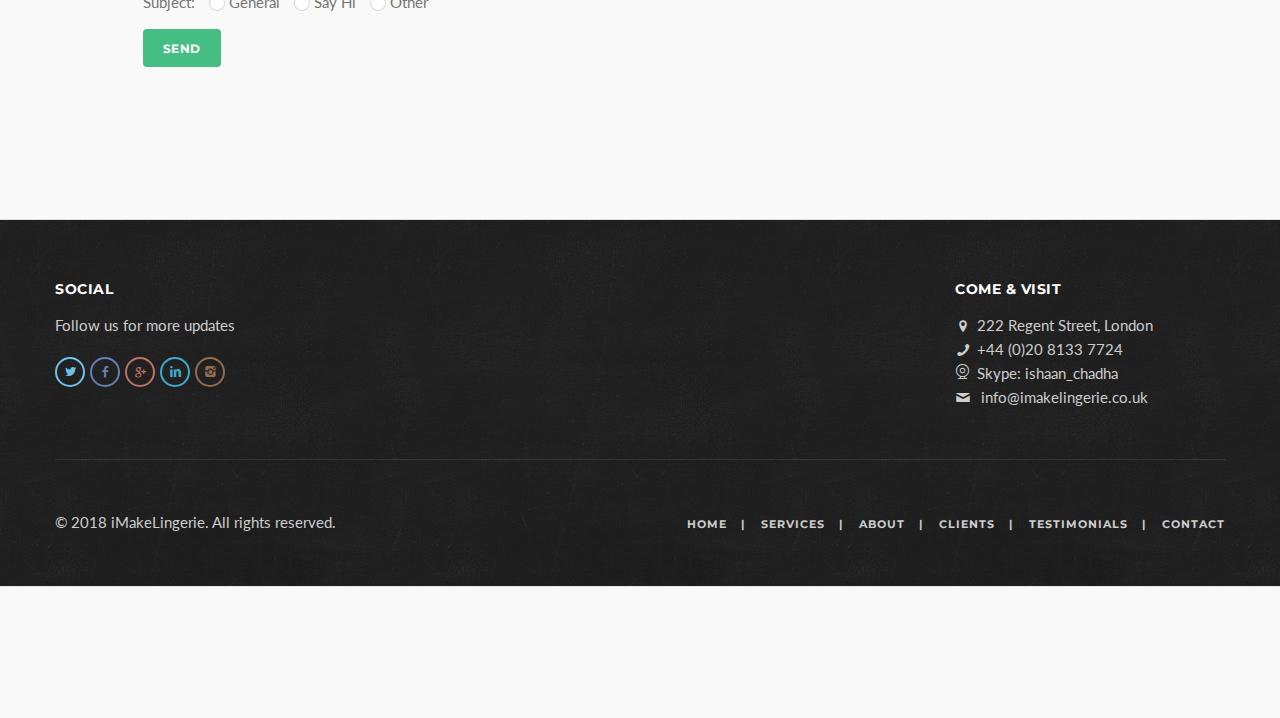
==== commit cdb2f275: "https" ====
--- a/index.html
+++ b/index.html
@@ -13,8 +13,8 @@
   <link href="style/css/plugins.css" rel="stylesheet">
   <link href="style.css" rel="stylesheet">
   <link href="style/css/color/green.css" rel="stylesheet">
-  <link href='http://fonts.googleapis.com/css?family=Montserrat:400,700' rel='stylesheet' type='text/css'>
-  <link href='http://fonts.googleapis.com/css?family=Lato:300,400,700,900,300italic,400italic,700italic,900italic' rel='stylesheet'
+  <link href='https://fonts.googleapis.com/css?family=Montserrat:400,700' rel='stylesheet' type='text/css'>
+  <link href='https://fonts.googleapis.com/css?family=Lato:300,400,700,900,300italic,400italic,700italic,900italic' rel='stylesheet'
     type='text/css'>
   <link href="style/type/icons.css" rel="stylesheet">
   <!-- HTML5 shim and Respond.js for IE8 support of HTML5 elements and media queries -->
@@ -712,7 +712,7 @@
                     </a>
                   </li>
                   <li>
-                    <a href="http://instagram.com/imakelingerie">
+                    <a href="https://instagram.com/imakelingerie">
                       <i class="icon-s-instagram"></i>
                     </a>
                   </li>
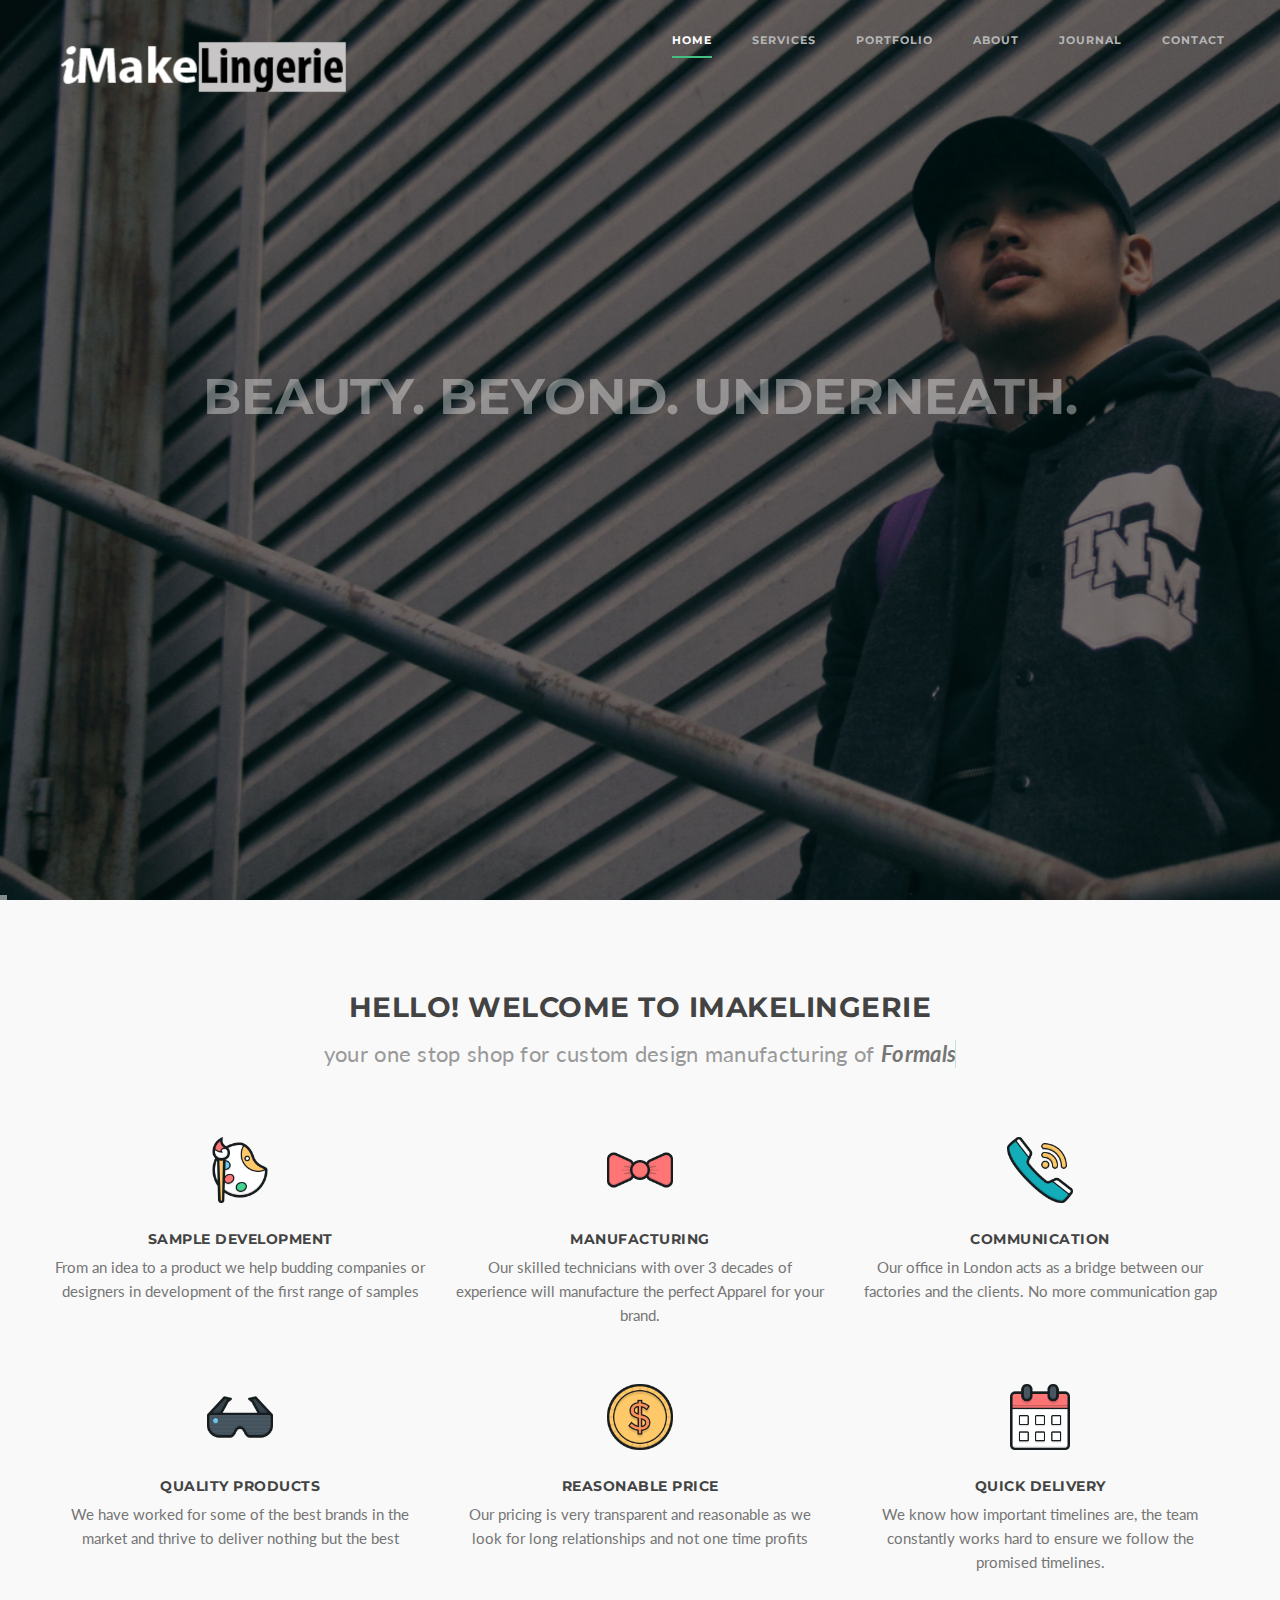
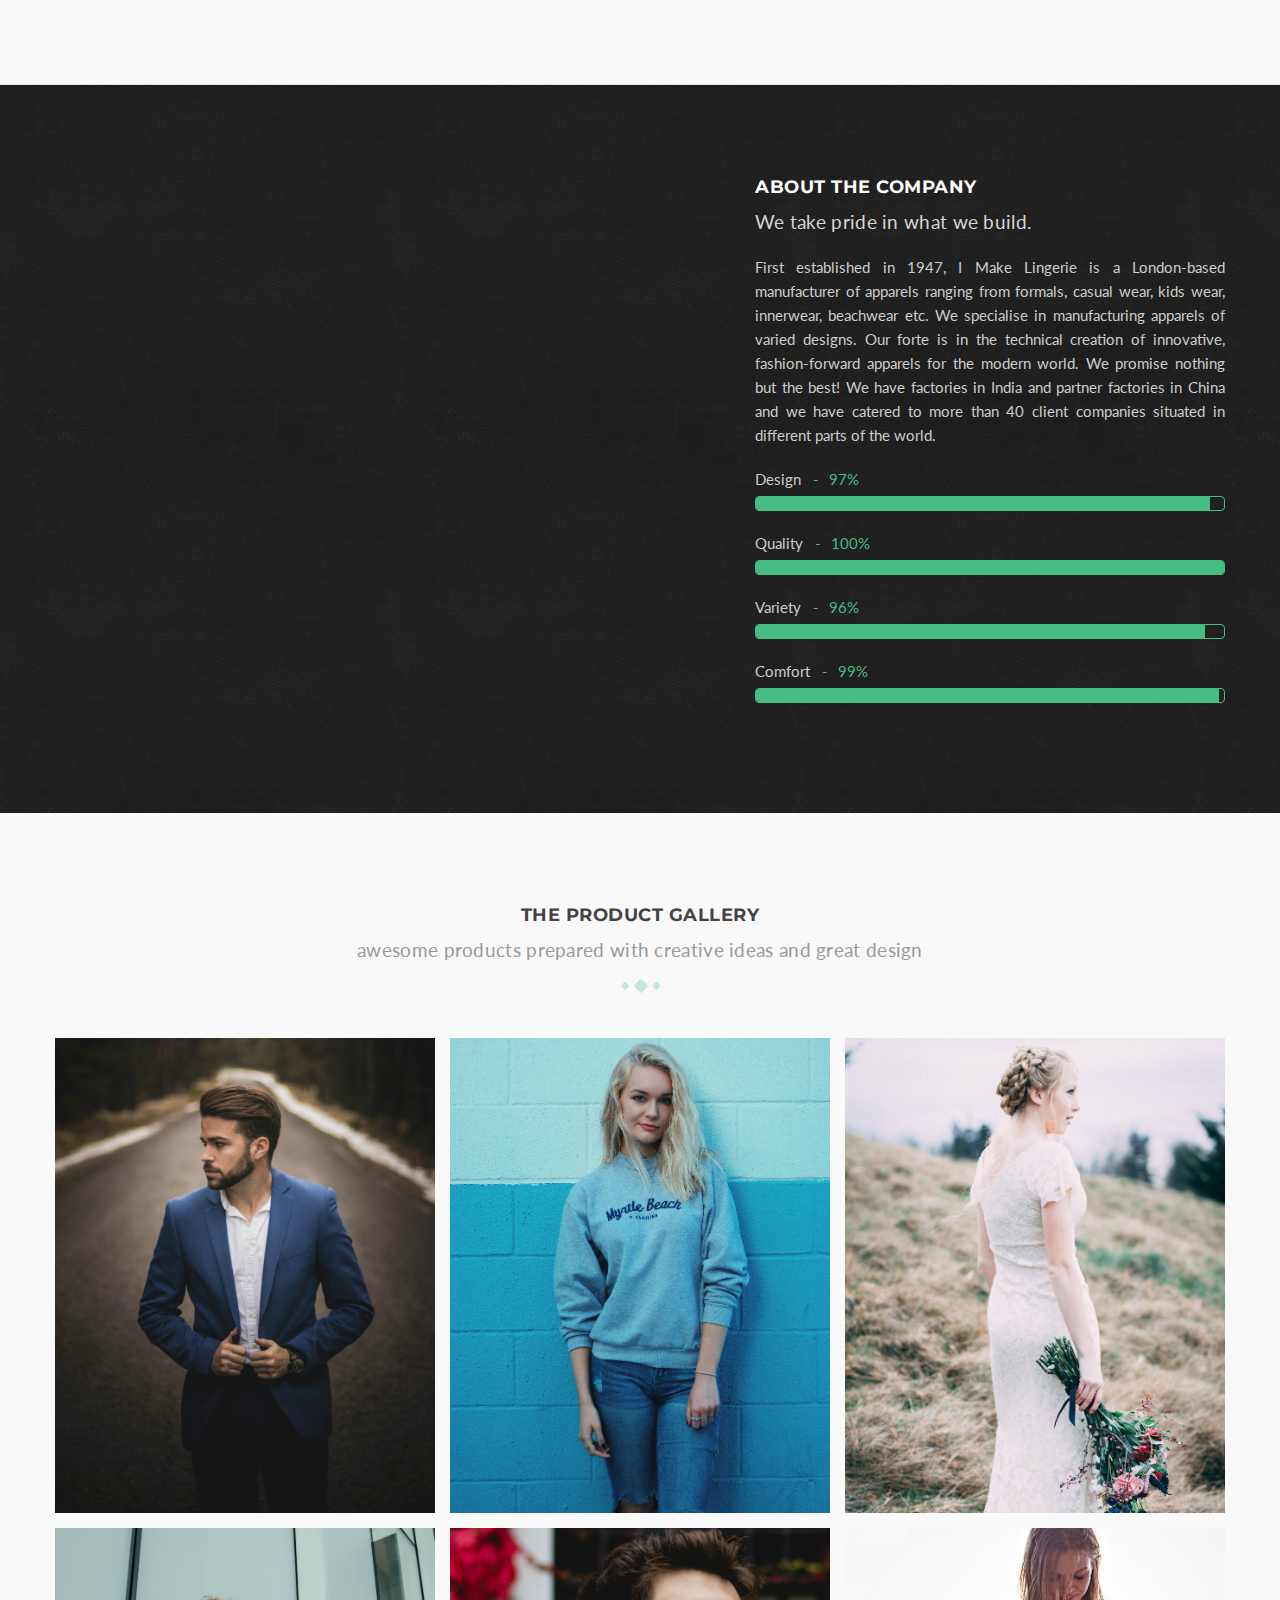
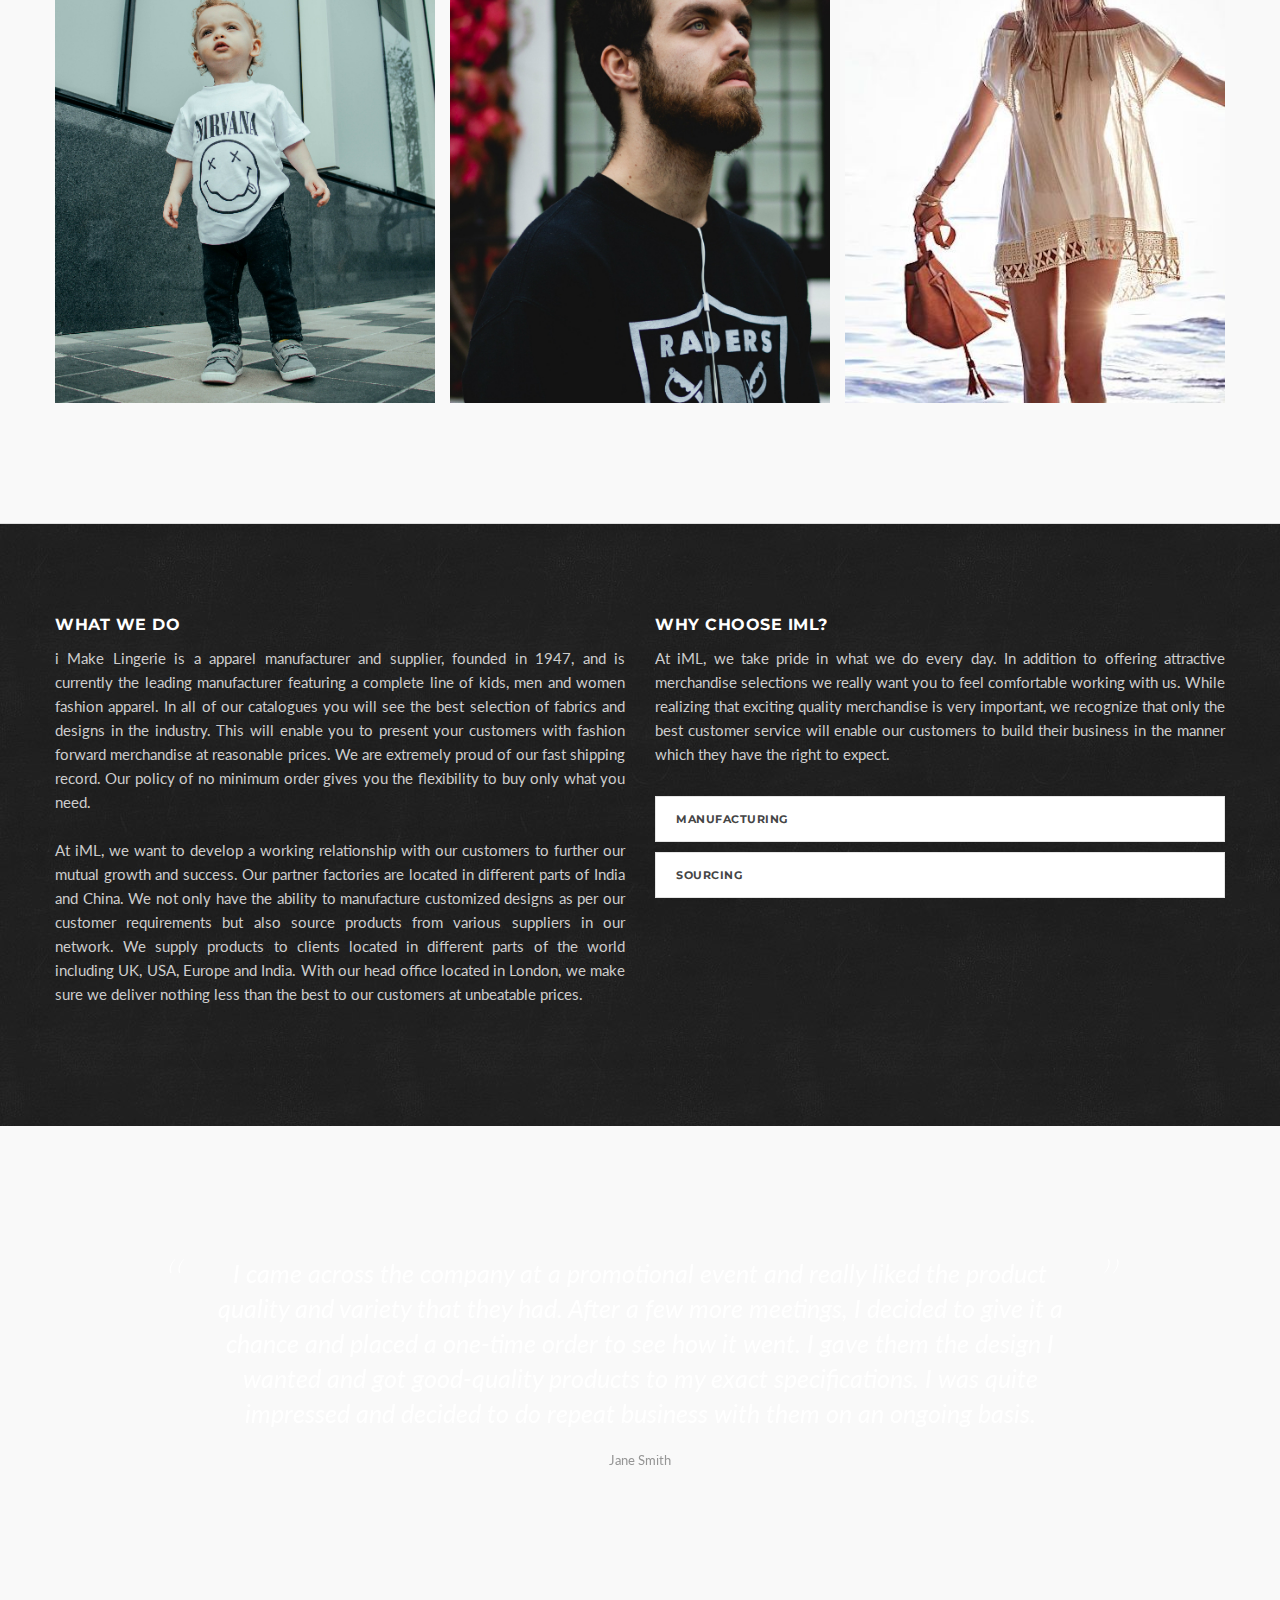
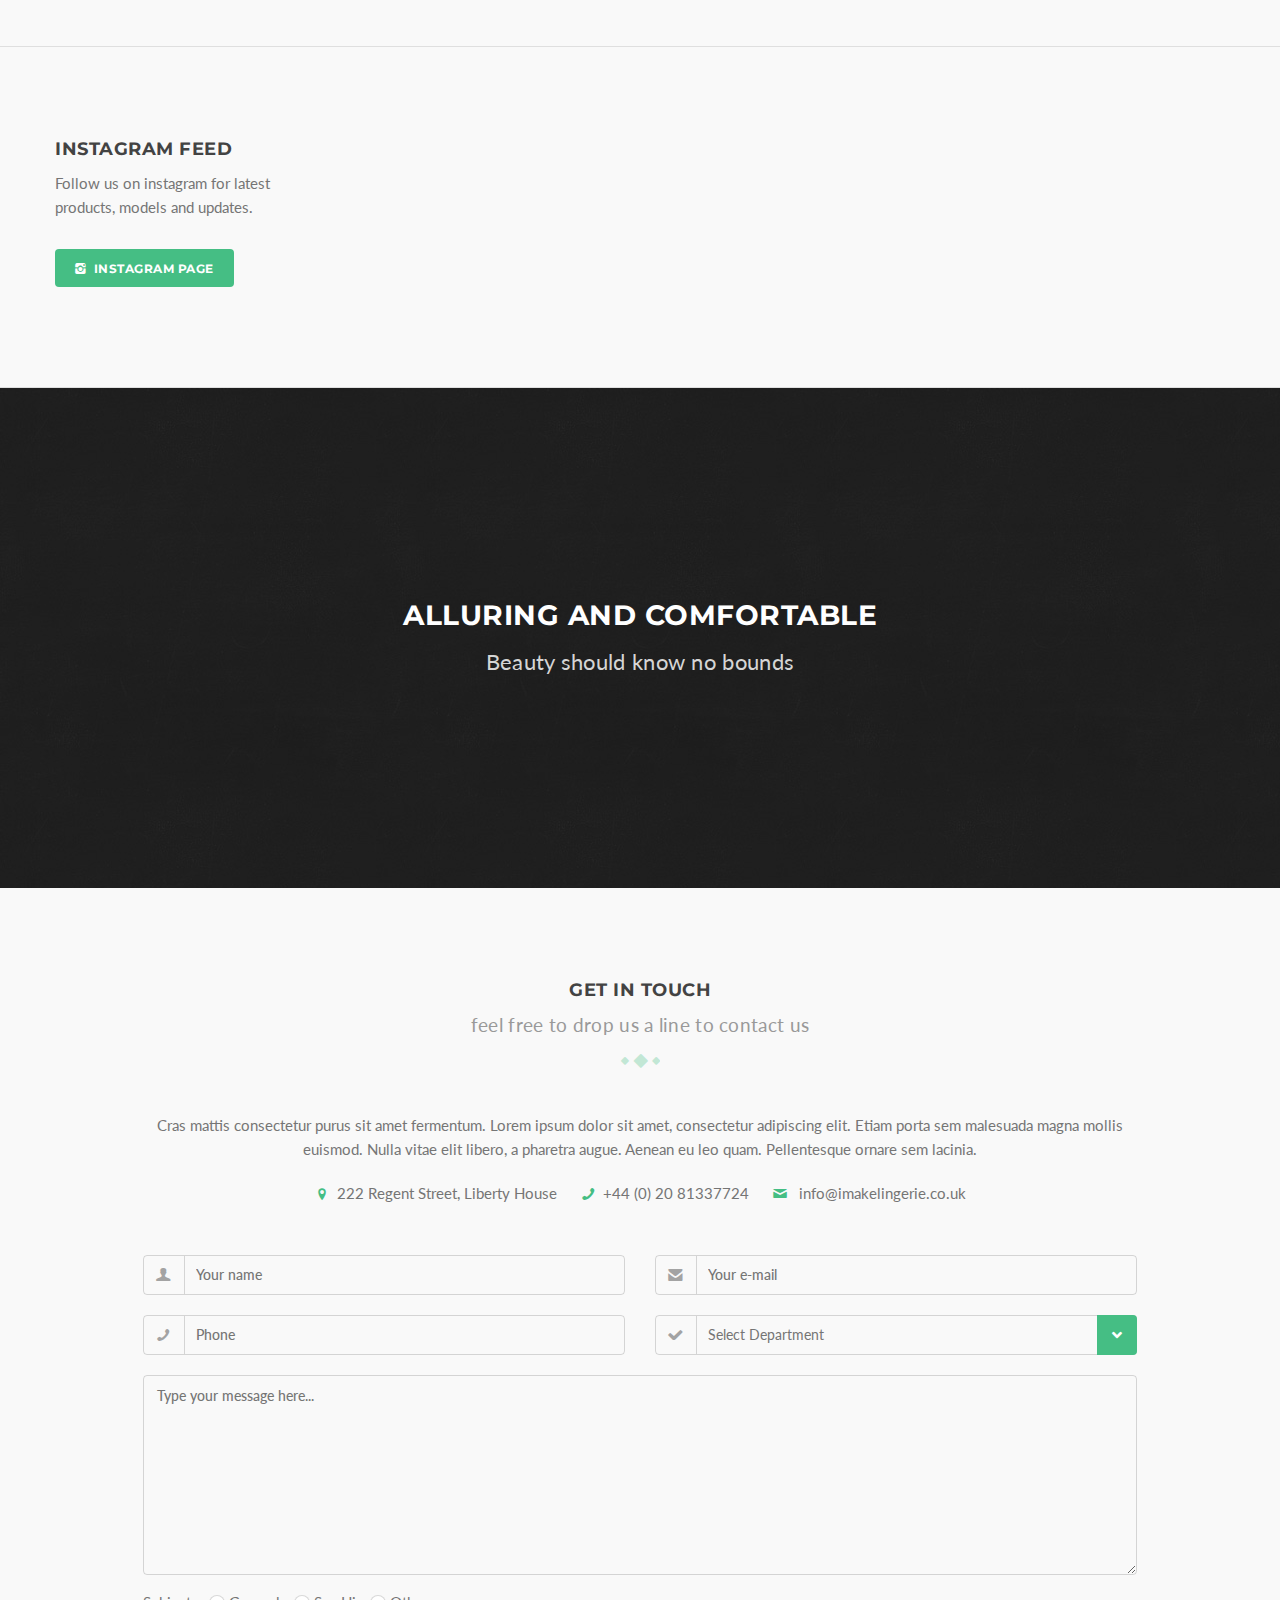
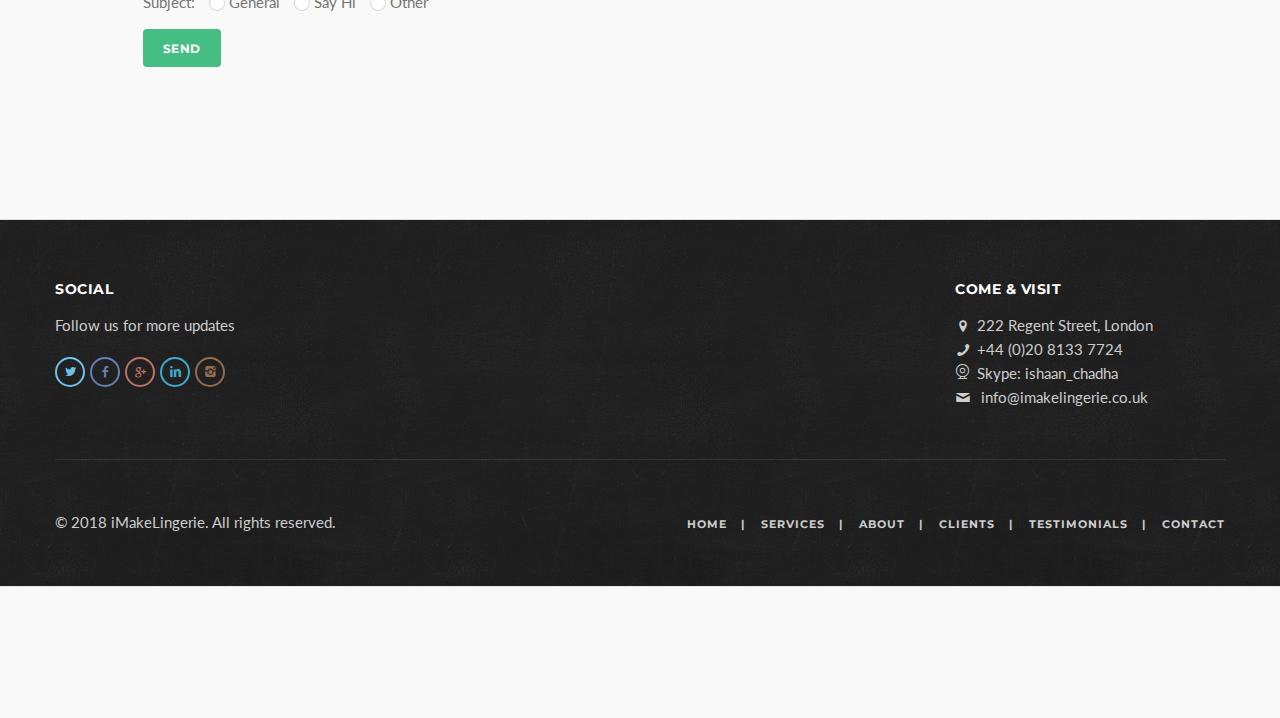
==== commit c704a095: "https" ====
--- a/index.html
+++ b/index.html
@@ -385,12 +385,11 @@
         <div class="row text-justify">
           <div class="col-sm-6">
             <h3>What we do</h3>
-            <p>i Make Apparel is a apparel manufacturer and supplier, founded in 1947, and is currently the leading manufacturer
-              featuring a complete line of apparel, costumes, club wear, packaged apparel, packaged hosiery, and women fashion
-              apparel. In all of our catalogues you will see the best selection of fabrics and designs in the industry. This
-              will enable you to present your customers with fashion forward merchandise at reasonable prices. We are extremely
-              proud of our fast shipping record. Our policy of no minimum order gives you the flexibility to buy only what
-              you need.
+            <p>i Make Lingerie is a apparel manufacturer and supplier, founded in 1947, and is currently the leading manufacturer
+              featuring a complete line of kids, men and women fashion apparel. In all of our catalogues you will see the
+              best selection of fabrics and designs in the industry. This will enable you to present your customers with
+              fashion forward merchandise at reasonable prices. We are extremely proud of our fast shipping record. Our policy
+              of no minimum order gives you the flexibility to buy only what you need.
               <br/>
               <br/> At iML, we want to develop a working relationship with our customers to further our mutual growth and success.
               Our partner factories are located in different parts of India and China. We not only have the ability to manufacture
@@ -421,10 +420,10 @@
                 <div id="collapseOne" class="panel-collapse collapse">
                   <div class="panel-body" style="color: #434343 !important;"> Inspite of the revolution in technology most of our delicate luxury designs are first handcrafted by a
                     team of talented and skilled artisans who have been working with us since our inception and then produced
-                    on a large scale basis. We specialise in manufacturing camisoles and panties of varied designs. We also
-                    work closely with our clients to ensure we fully incorporate their expectations and specifications into
-                    their product during production. Our manufcatruing units are located in India as well as China and we
-                    strive to maintain the highest quality standards at reasonable prices. </div>
+                    on a large scale basis. We specialise in manufacturing apparels of varied designs. We also work closely
+                    with our clients to ensure we fully incorporate their expectations and specifications into their product
+                    during production. Our manufcatruing units are located in India as well as China and we strive to maintain
+                    the highest quality standards at reasonable prices. </div>
                 </div>
               </div>
               <div class="panel panel-default">
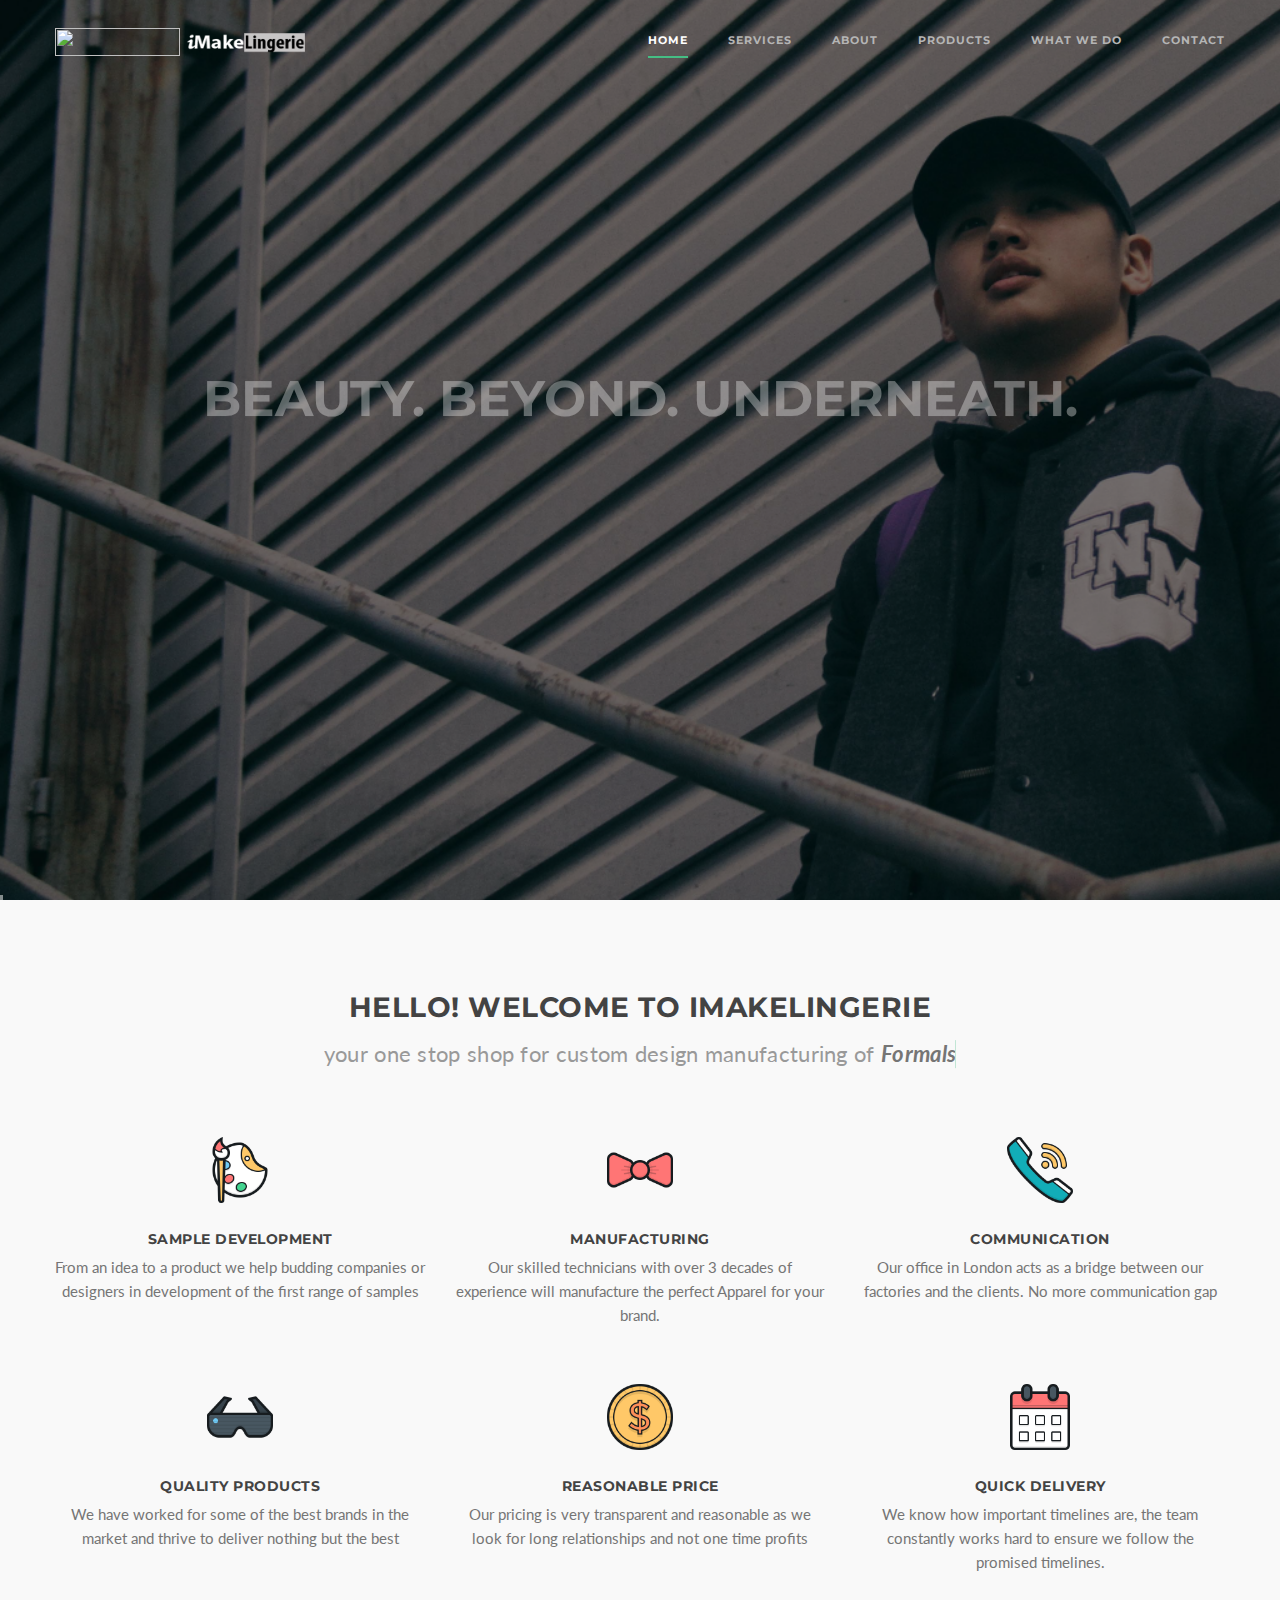
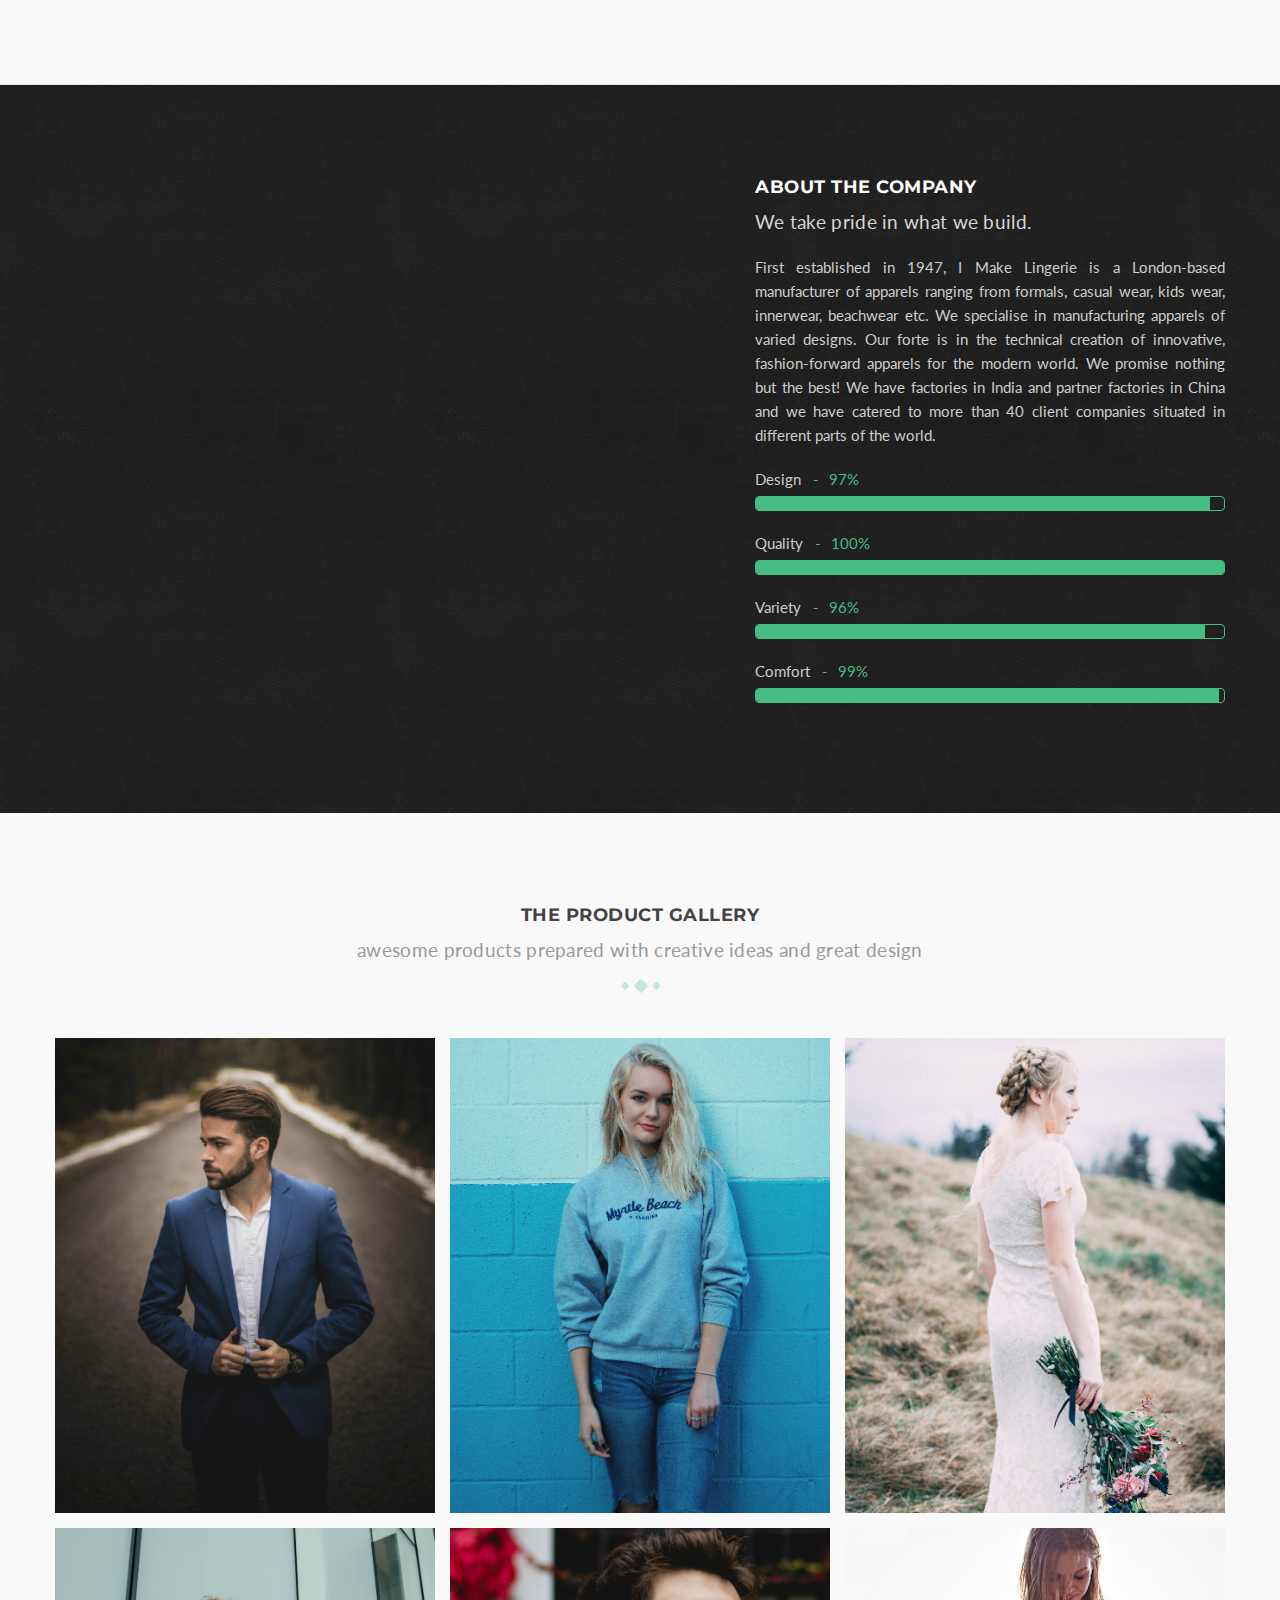
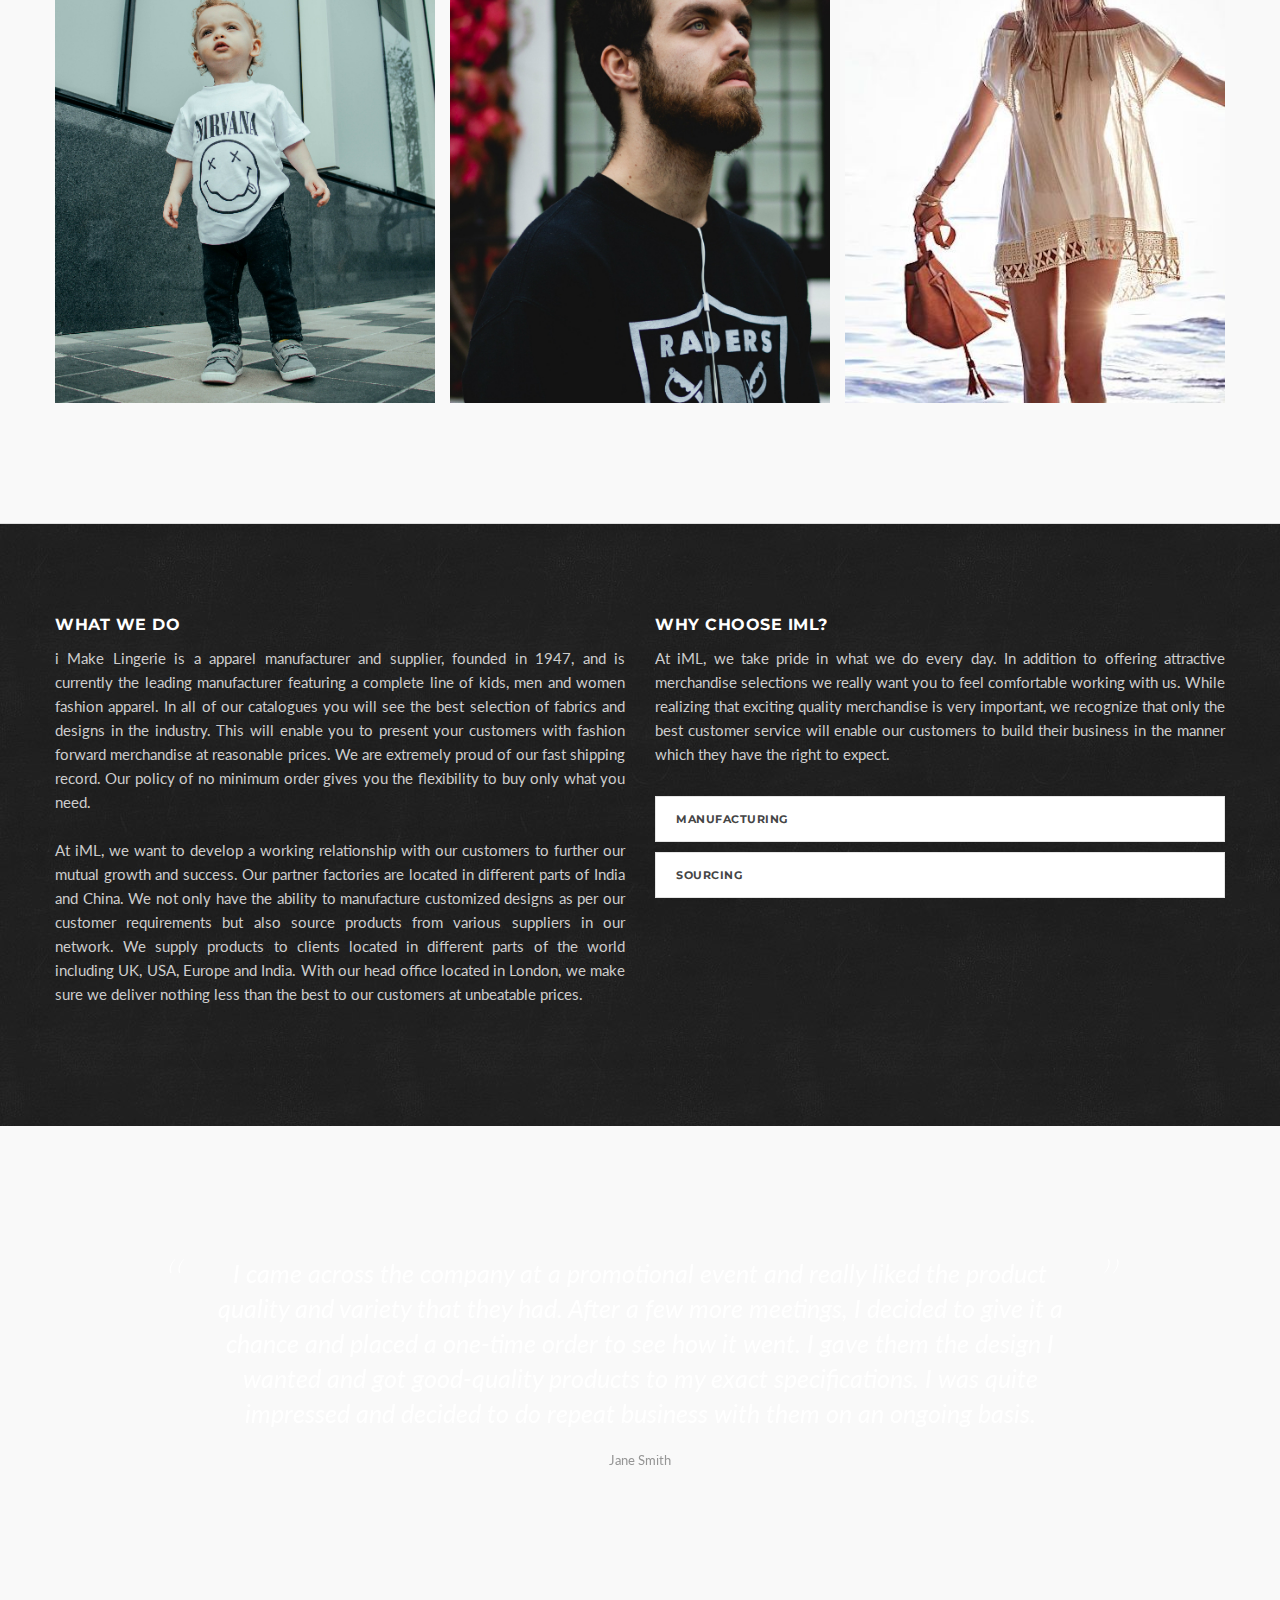
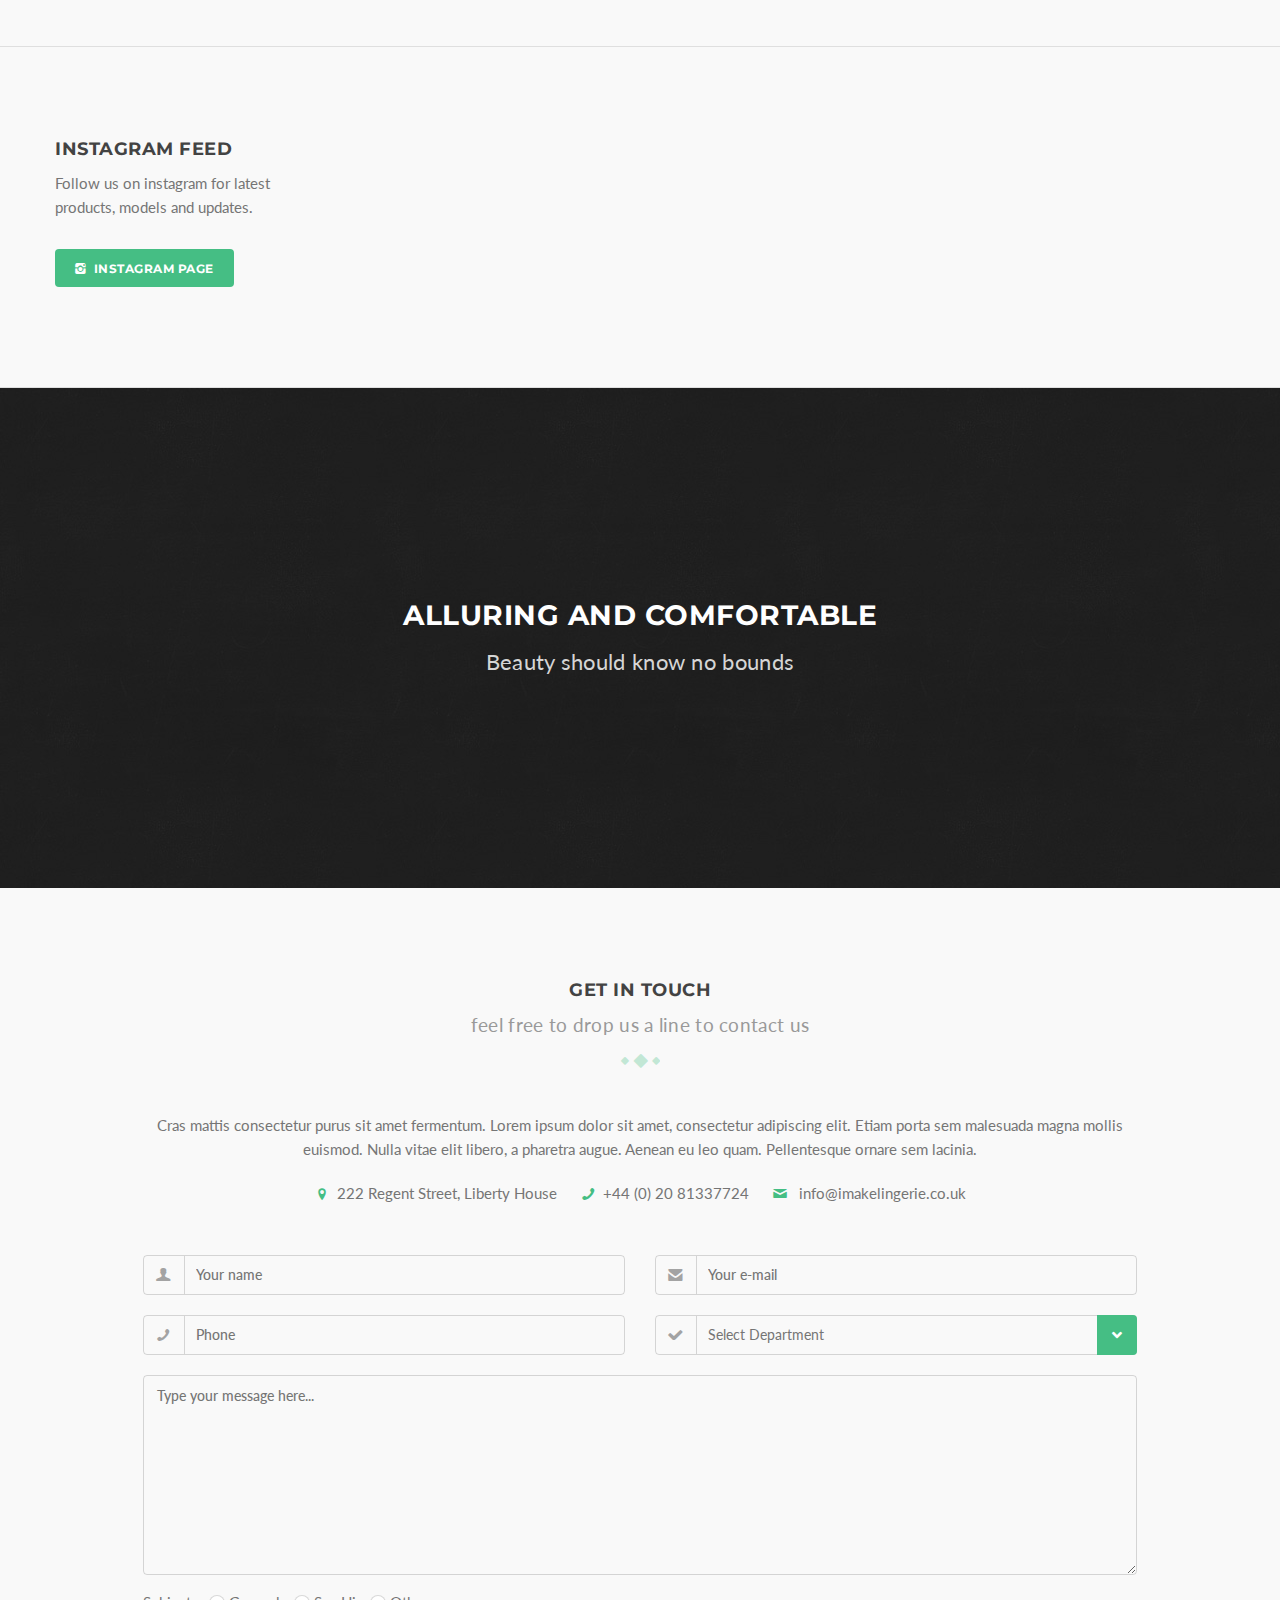
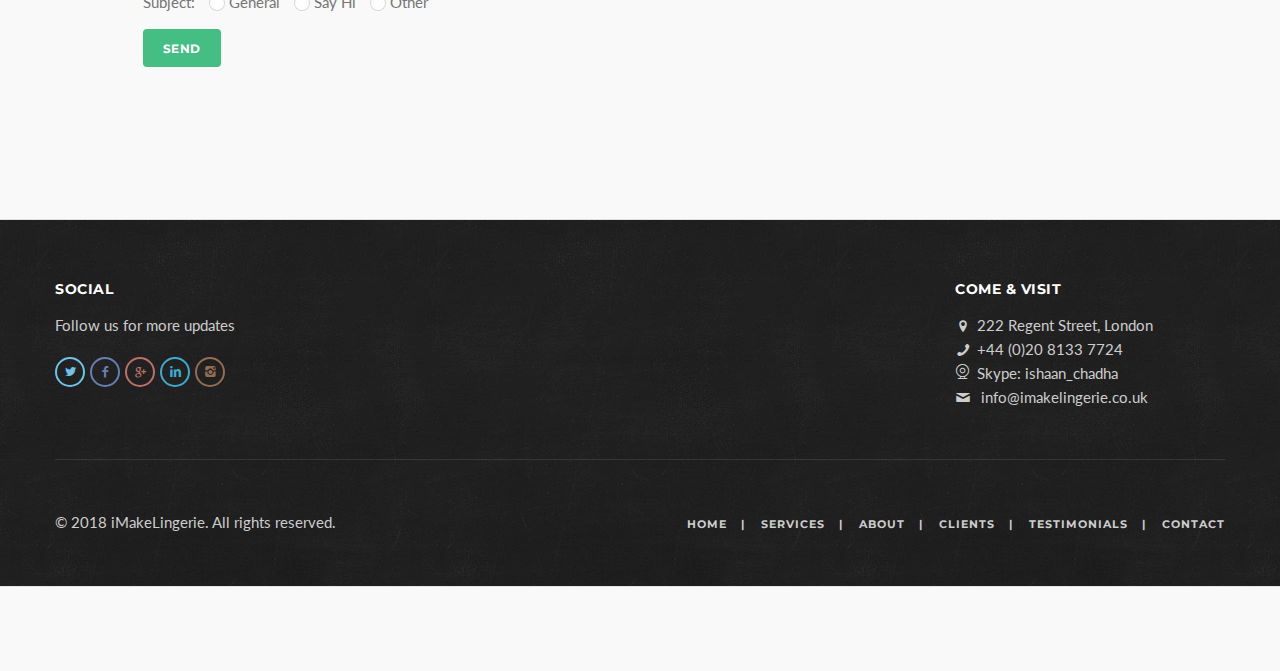
==== commit 17ebbaa8: "fb" ====
--- a/index.html
+++ b/index.html
@@ -4,8 +4,8 @@
 <head>
   <meta charset="utf-8">
   <meta name="viewport" content="width=device-width, initial-scale=1.0">
-  <meta name="description" content="">
-  <meta name="author" content="">
+  <meta name="description" content="I Make Lingerie website for all your Lingerie manufacturing needs">
+  <meta name="keywords" content="I Make Lingerie, IML, Lingerie, Bra, Camisoles, Babydolls, Lingerie shop, panty, Beach Wear">
   <link rel="shortcut icon" href="style/images/favicon.png">
   <title>I Make Apparel</title>
   <!-- Bootstrap core CSS -->
@@ -16,6 +16,8 @@
   <link href='https://fonts.googleapis.com/css?family=Montserrat:400,700' rel='stylesheet' type='text/css'>
   <link href='https://fonts.googleapis.com/css?family=Lato:300,400,700,900,300italic,400italic,700italic,900italic' rel='stylesheet'
     type='text/css'>
+  <meta name="author" content="Anoop Nair">
+
   <link href="style/type/icons.css" rel="stylesheet">
   <!-- HTML5 shim and Respond.js for IE8 support of HTML5 elements and media queries -->
   <!-- WARNING: Respond.js doesn't work if you view the page via file:// -->
@@ -40,9 +42,9 @@
               <i></i>
             </a>
             <div class="navbar-brand">
-              <a href="onepage.html">
-                <img src="#" srcset="style/images/logo.png 1x, style/images/logo@2x.png 2x" class="logo-light" alt="" />
-                <img src="#" srcset="style/images/logo-dark.png 1x, style/images/logo-dark@2x.png 2x" class="logo-dark" alt="" />
+              <a href="/">
+                <img src="/" srcset="style/images/logo.png 1x " width="125px" height="28px" alt="" />
+                <img src="/" srcset="style/images/logo-dark.png 1x" width="125px" height="28px" alt="" />
               </a>
             </div>
             <!-- /.navbar-brand -->
@@ -59,13 +61,13 @@
               <a href="#services">Services</a>
             </li>
             <li>
-              <a href="#portfolio">Portfolio</a>
+              <a href="#about">About</a>
             </li>
             <li>
-              <a href="#about">About</a>
+              <a href="#portfolio">products</a>
             </li>
             <li>
-              <a href="#journal">Journal</a>
+              <a href="#whatwedo">What we do</a>
             </li>
             <li>
               <a href="#contact">Contact</a>
@@ -207,7 +209,7 @@
           <div class="bg-holder" style="background-image: url(style/images/art/about-new-2.jpg);"></div>
         </div>
         <!--/.bg-wrapper -->
-        <div class="container">
+        <div id="about" class="container">
           <div class="row text-justify">
             <div class="col-md-5 col-md-offset-7 inner-col">
               <div class="section-title">
@@ -380,7 +382,7 @@
 
     <!--/#about -->
 
-    <div class="inverse-wrapper">
+    <div id="whatwedo" class="inverse-wrapper">
       <div class="container inner">
         <div class="row text-justify">
           <div class="col-sm-6">
@@ -470,7 +472,7 @@
 
 
 
-    <section id="about">
+    <section>
       <div class="parallax parallax2 white-wrapper customers">
         <div class="container inner text-center">
           <div class="testimonials owl-carousel thin">
@@ -696,7 +698,7 @@
                     </a>
                   </li>
                   <li>
-                    <a href="facebook.com/imakeinnerwear">
+                    <a href="https://facebook.com/imakeinnerwear">
                       <i class="icon-s-facebook"></i>
                     </a>
                   </li>
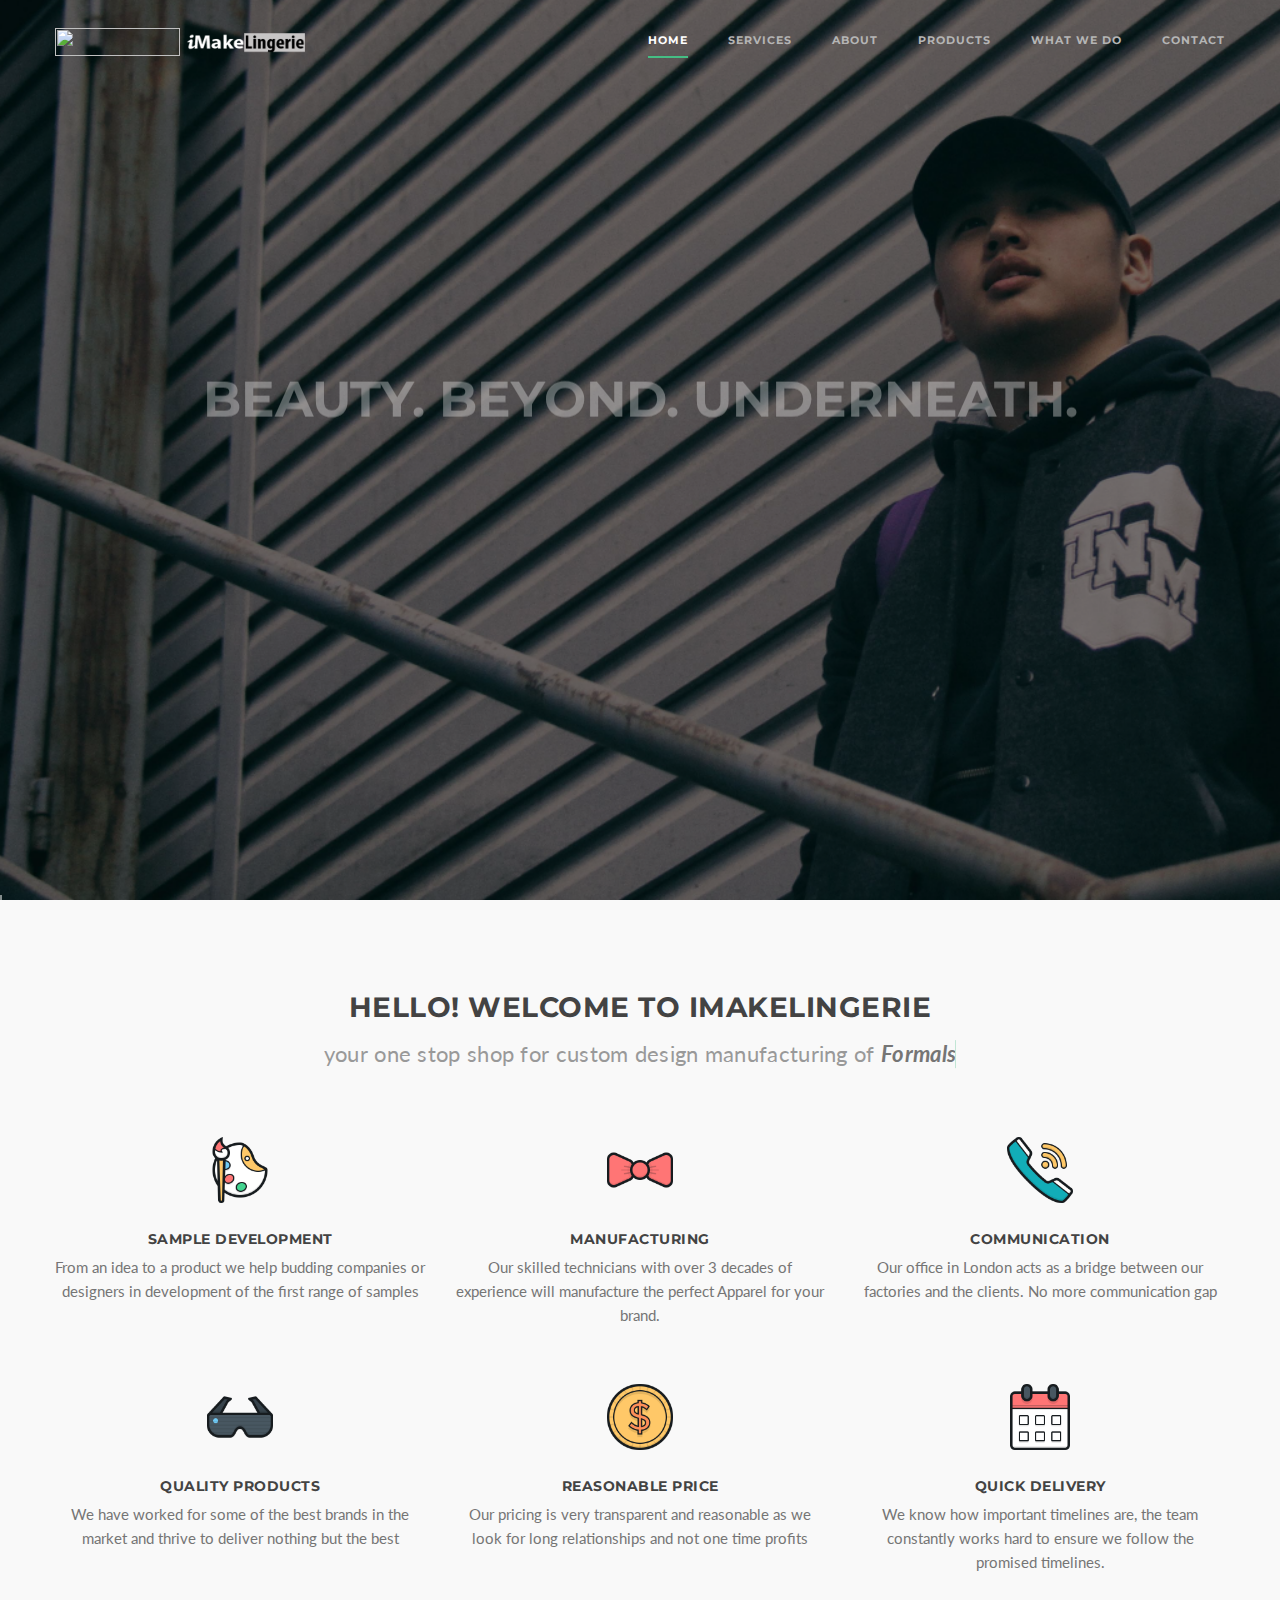
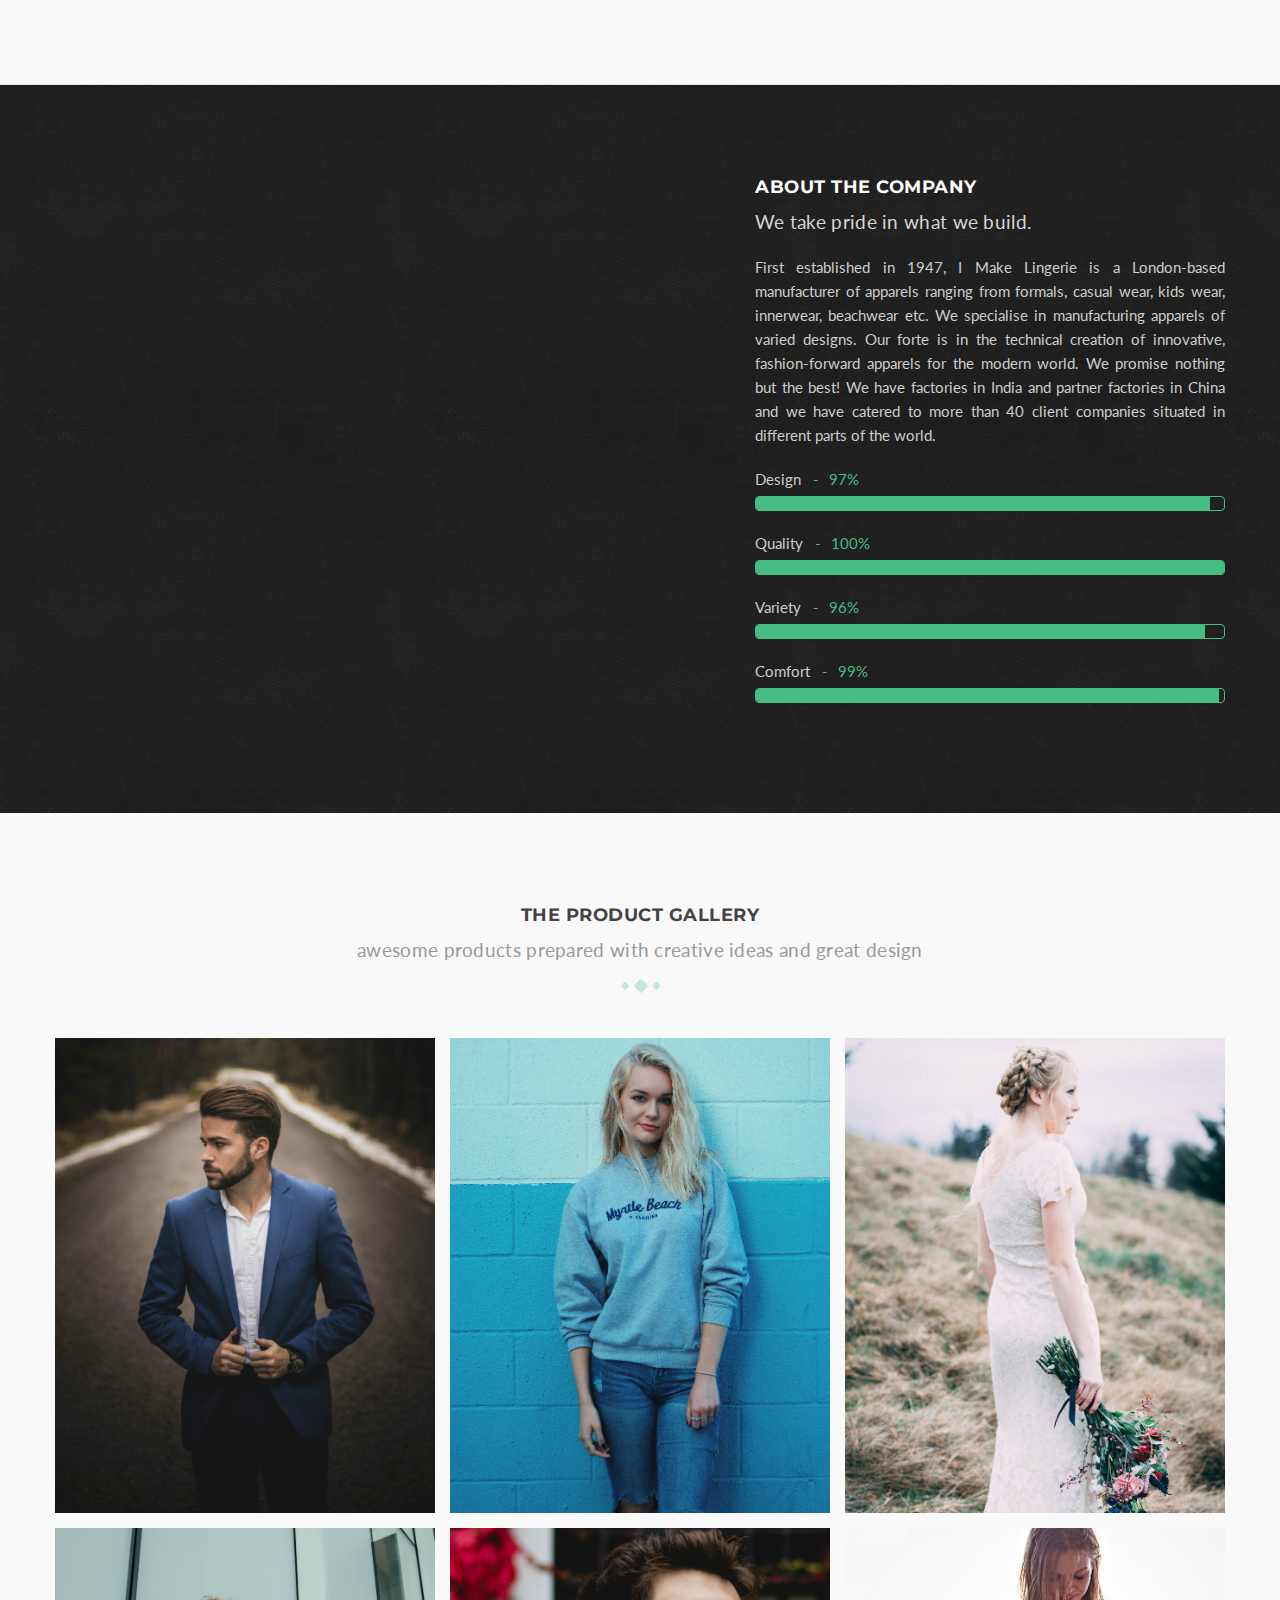
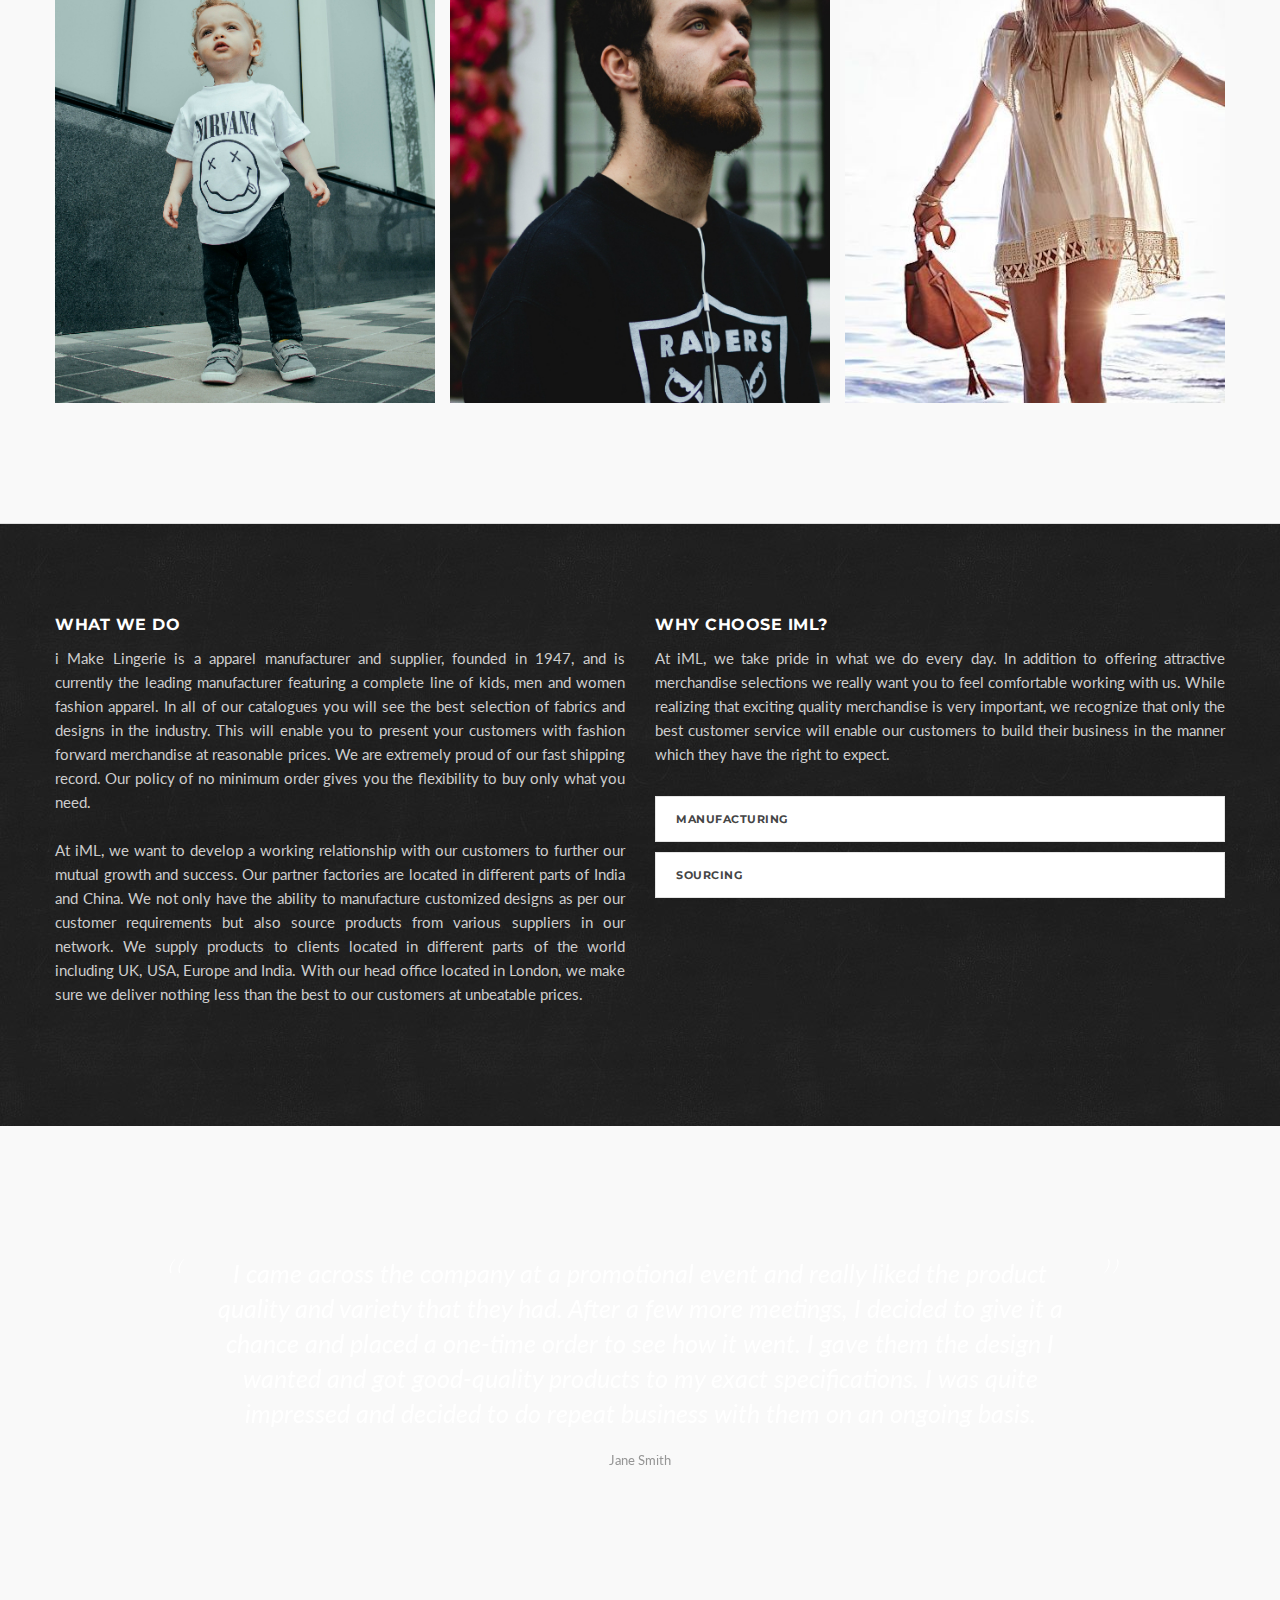
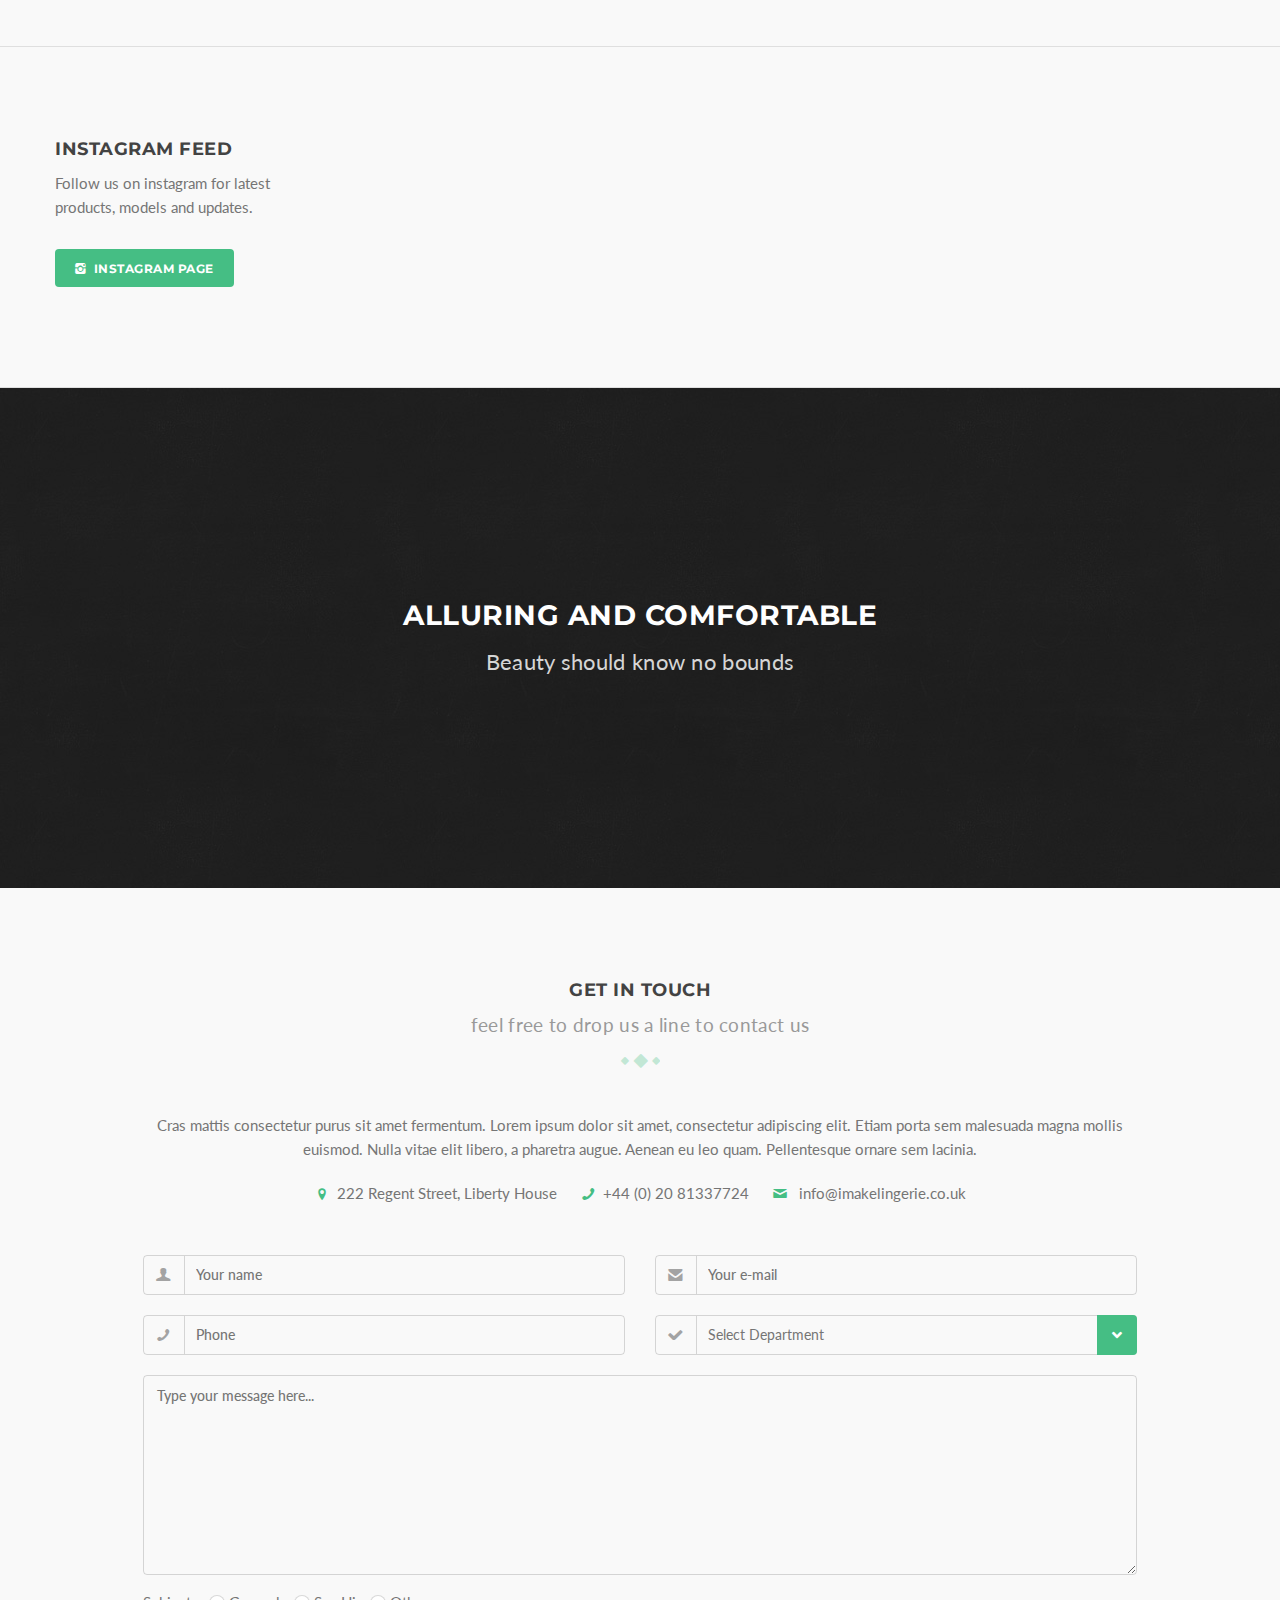
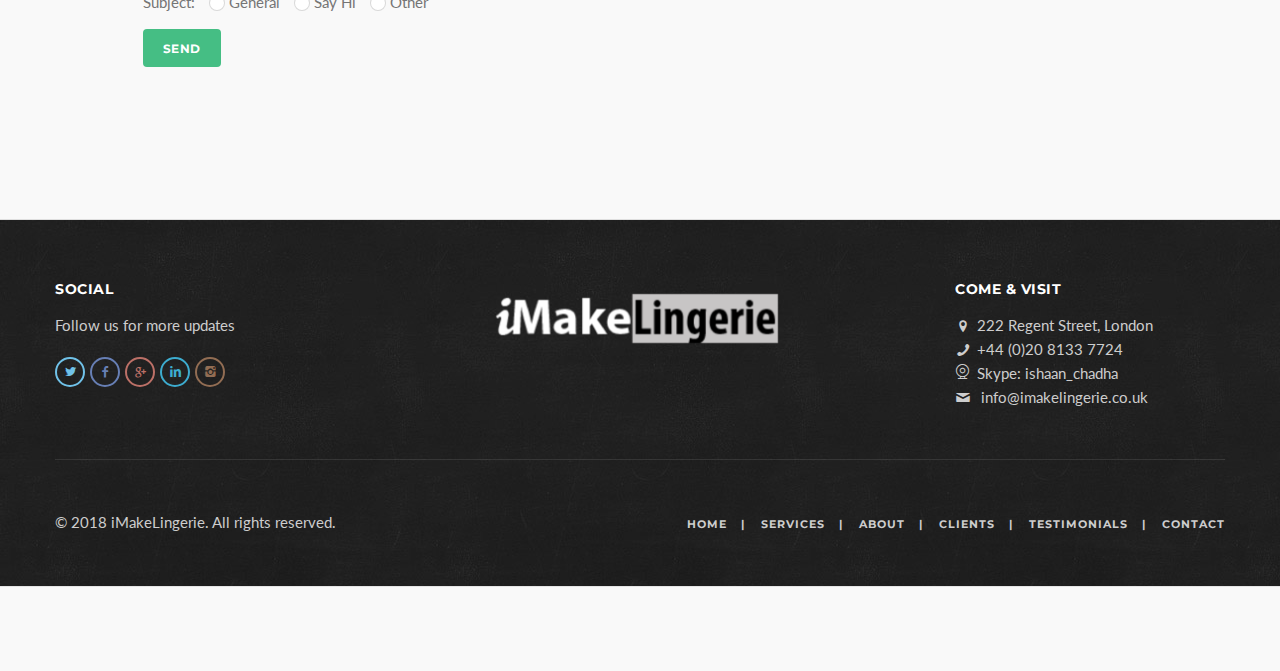
==== commit a69a1870: "changes" ====
--- a/index.html
+++ b/index.html
@@ -280,8 +280,9 @@
           <div class="cbp-panel">
 
             <div id="grid-container" class="cbp">
+
               <div class="cbp-item print motion">
-                <a class="cbp-caption cbp-singlePageInline">
+                <a href="gallery-formals.html" class="cbp-caption">
                   <div class="cbp-caption-defaultWrap">
                     <img src="style/images/art/p-new-9.jpg" alt="" /> </div>
                   <div class="cbp-caption-activeWrap">
@@ -293,6 +294,7 @@
                   </div>
                 </a>
               </div>
+
               <!--/.cbp-item -->
               <div class="cbp-item web logo">
                 <a class="cbp-caption cbp-singlePageInline">
@@ -720,7 +722,7 @@
                 </ul>
               </div>
               <div class="col-sm-6 text-center">
-                <img class="text-center" src="style/images/art/brand-logo-new.png" alt="">
+                <img class="text-center" src="style/images/logo-dark.png" width="300px" alt="">
                 <!-- /.newsletter-wrapper -->
               </div>
               <div class="col-sm-3">
--- a/style.css
+++ b/style.css
@@ -4340,3 +4340,12 @@
 	    margin: 0 auto 10px;
 	}
 }
+
+.newnav{
+    background: #000 !important;
+
+}
+
+.newGallery{
+    margin-top: 30px;
+}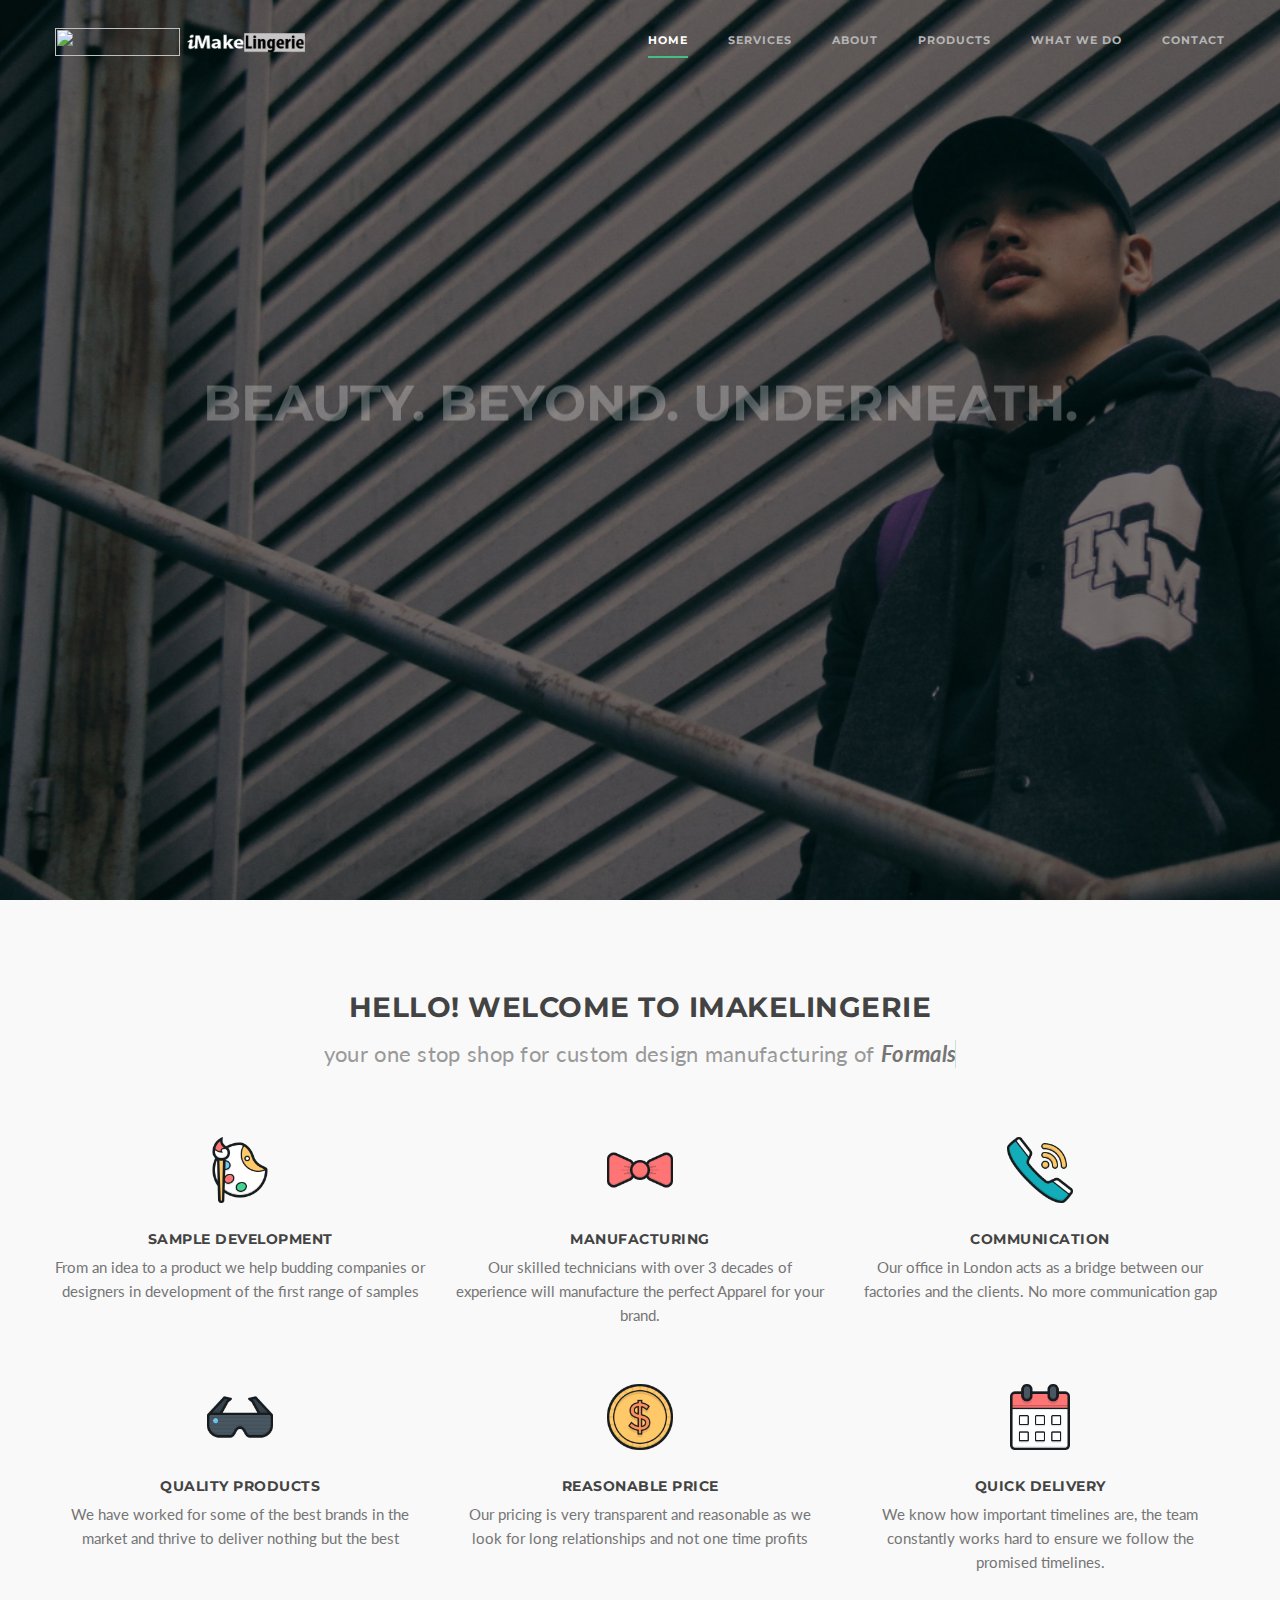
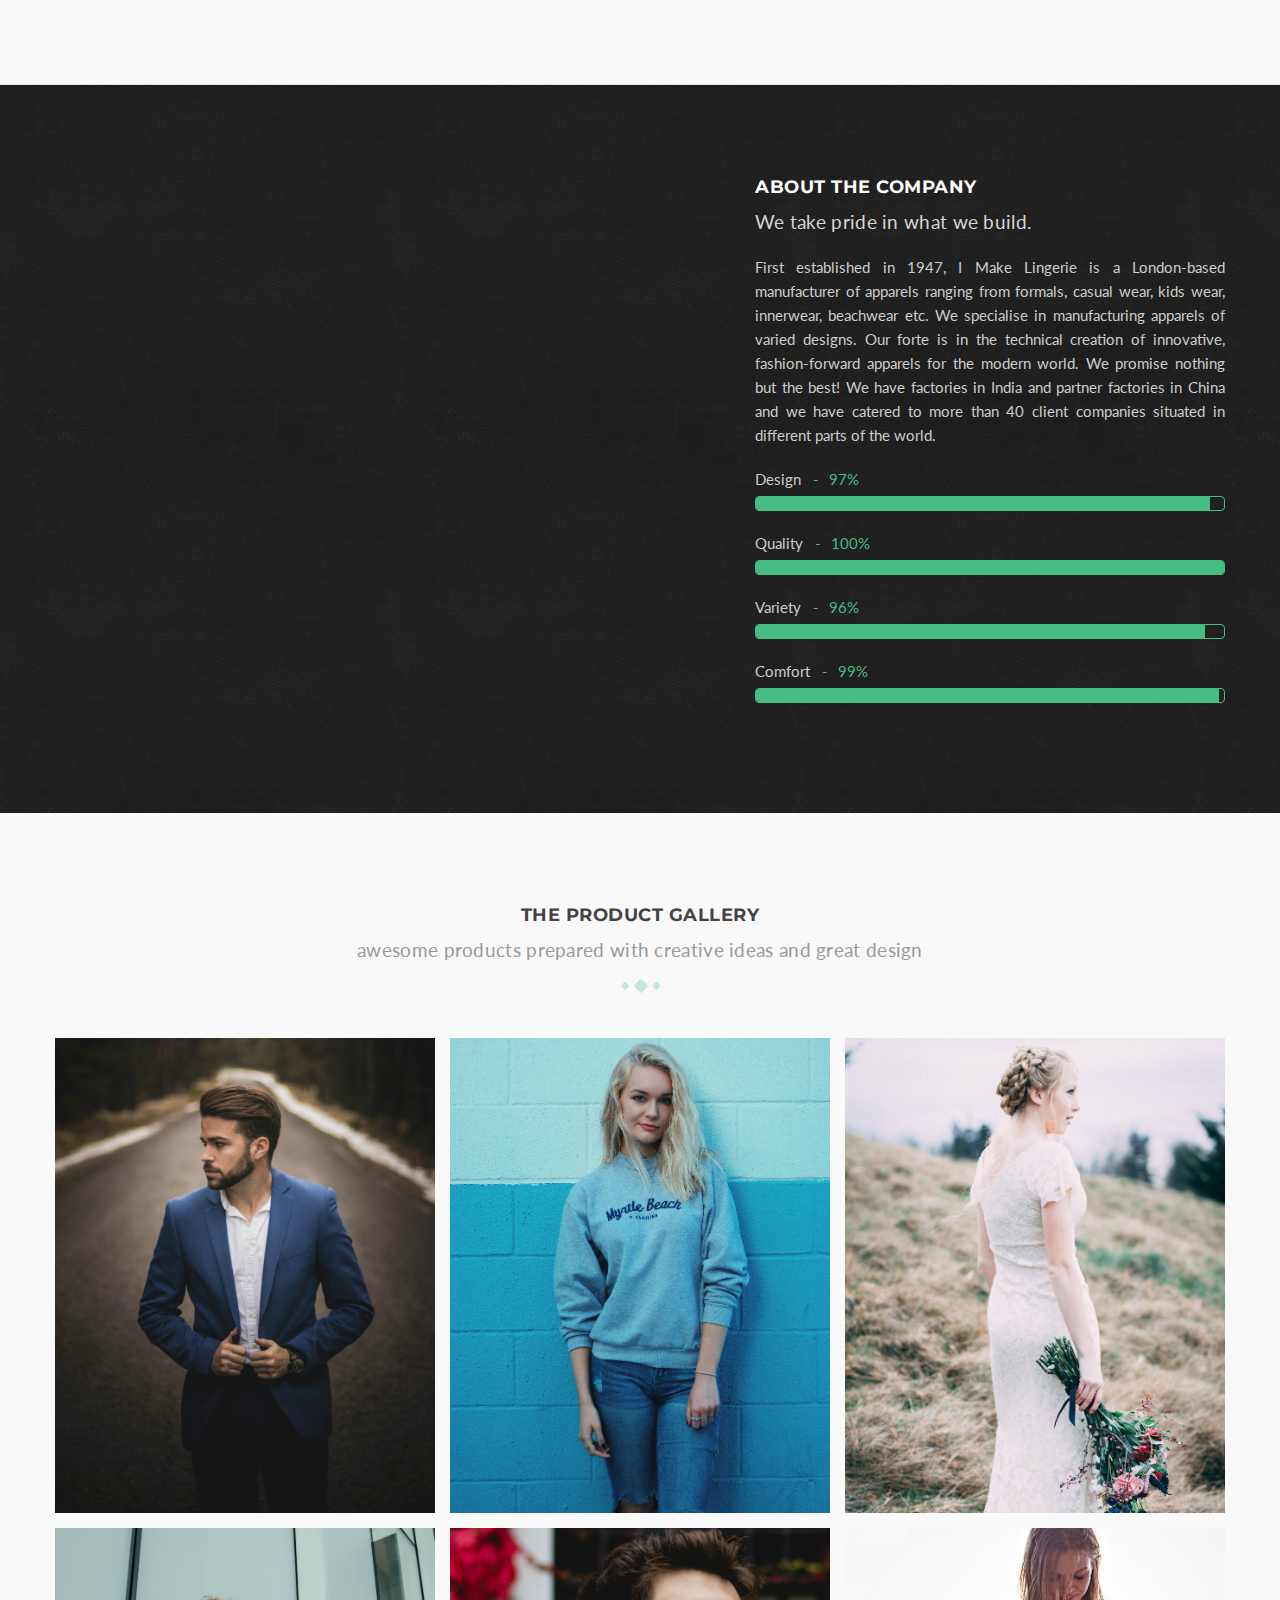
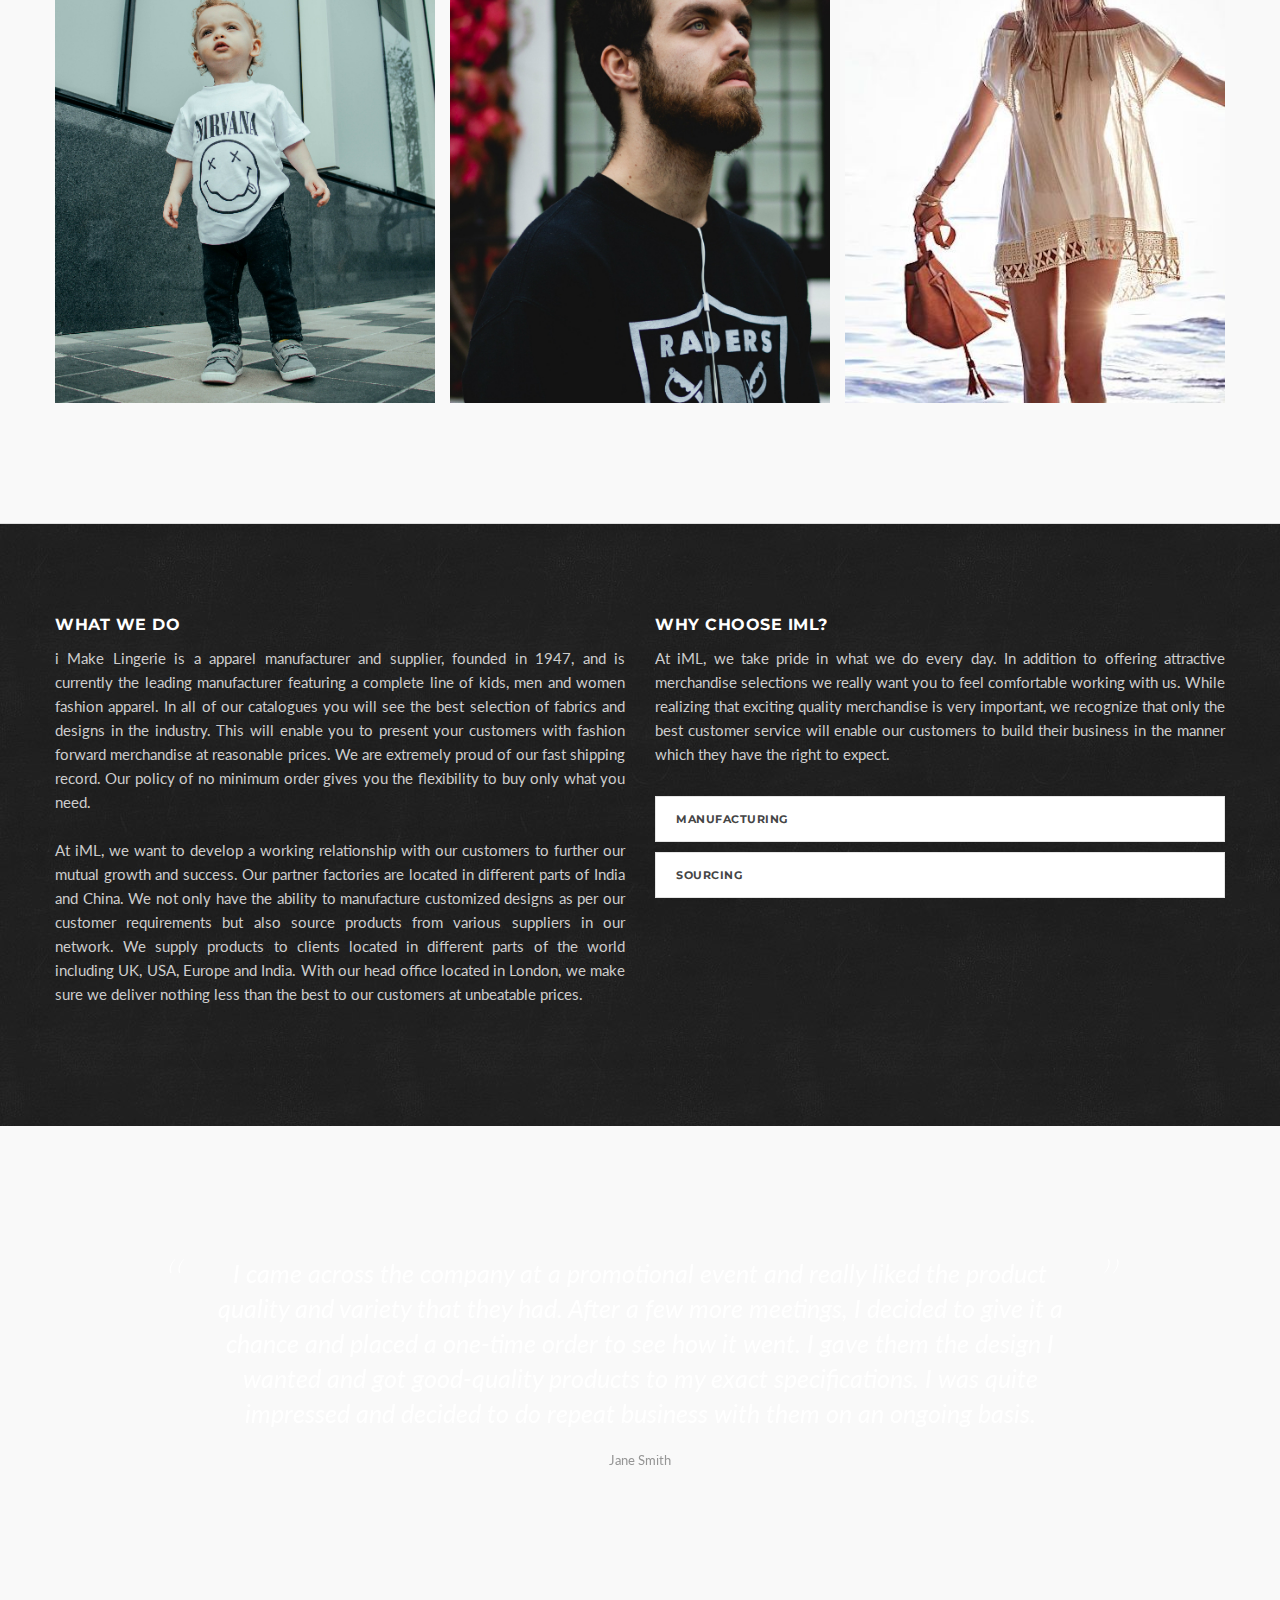
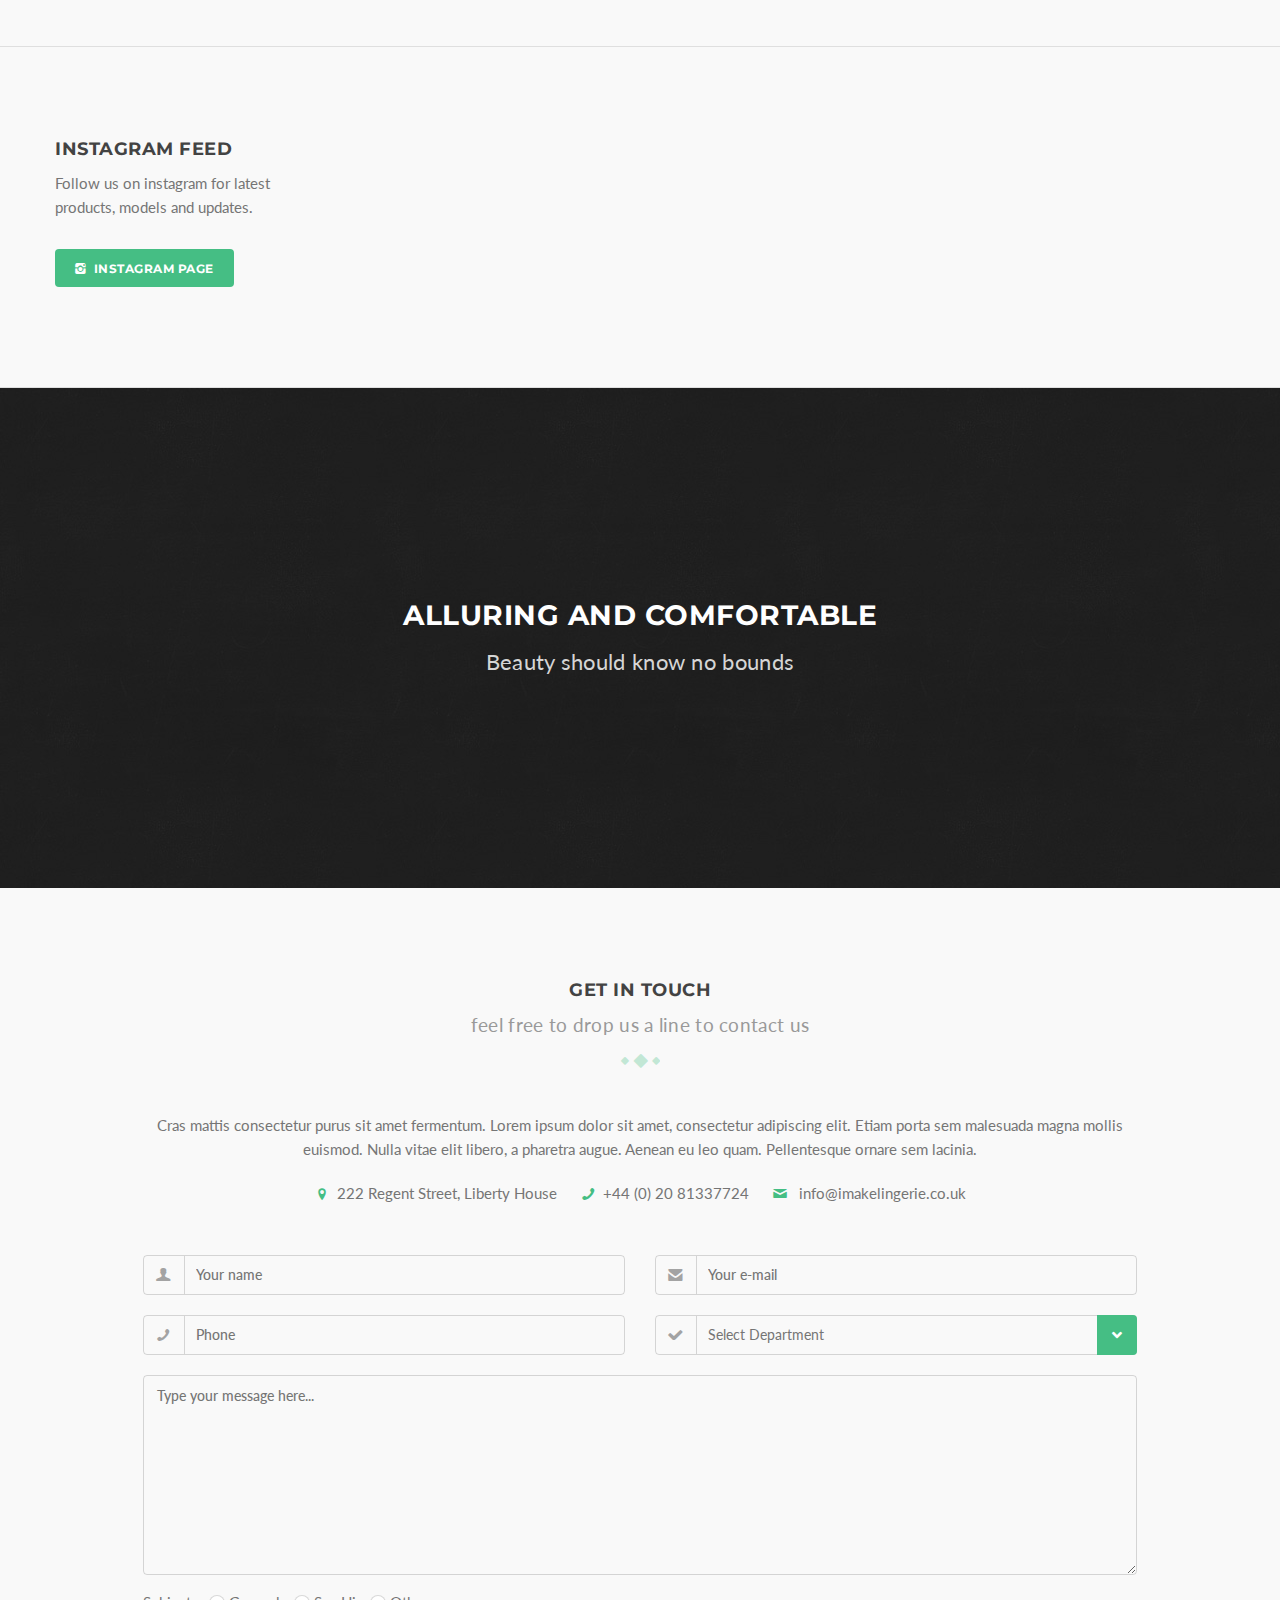
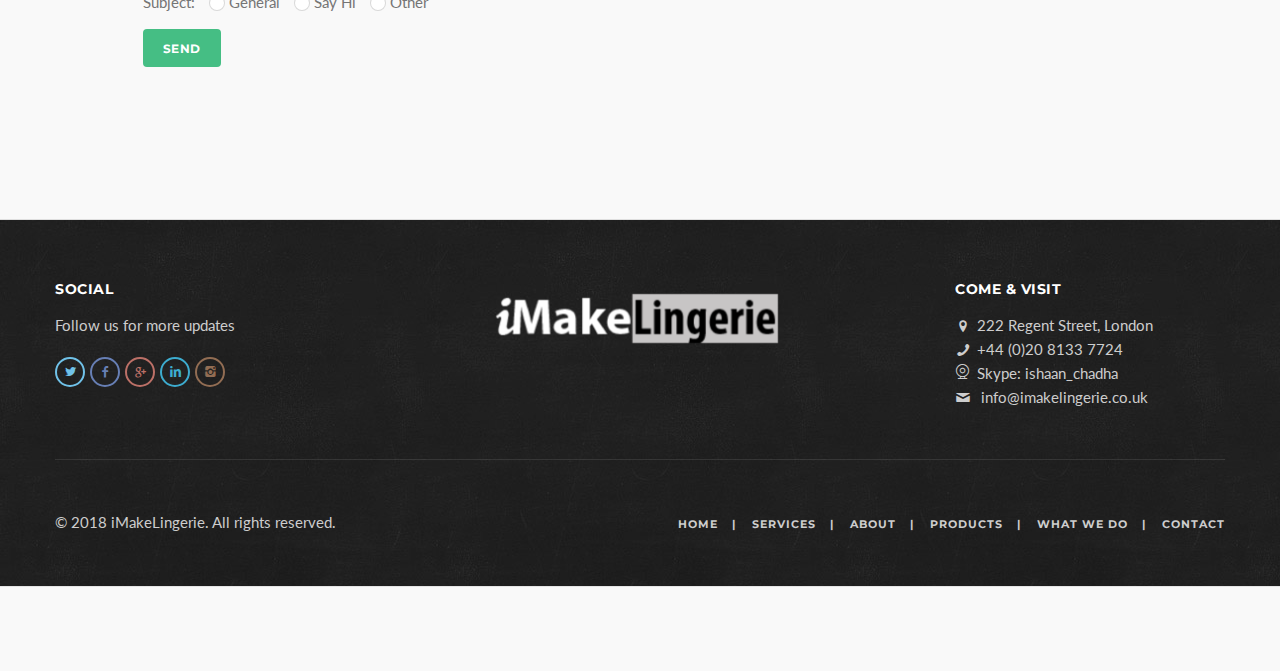
==== commit f8aa94e8: "changes" ====
--- a/index.html
+++ b/index.html
@@ -297,7 +297,7 @@
 
               <!--/.cbp-item -->
               <div class="cbp-item web logo">
-                <a class="cbp-caption cbp-singlePageInline">
+                <a class="cbp-caption" href="gallery-sweatshirts.html">
                   <div class="cbp-caption-defaultWrap">
                     <img src="style/images/art/p-new-2.jpg" alt="" /> </div>
                   <div class="cbp-caption-activeWrap">
@@ -311,7 +311,7 @@
               </div>
               <!--/.cbp-item -->
               <div class="cbp-item print motion">
-                <a class="cbp-caption cbp-singlePageInline">
+                <a class="cbp-caption " href="gallery-bridal.html">
                   <div class="cbp-caption-defaultWrap">
                     <img src="style/images/art/p-new-8.jpg" alt="" /> </div>
                   <div class="cbp-caption-activeWrap">
@@ -325,7 +325,7 @@
               </div>
               <!--/.cbp-item -->
               <div class="cbp-item web print">
-                <a class="cbp-caption cbp-singlePageInline">
+                <a class="cbp-caption" href="gallery-kids.html">
                   <div class="cbp-caption-defaultWrap">
                     <img src="style/images/art/p-new-7.jpg" alt="" /> </div>
                   <div class="cbp-caption-activeWrap">
@@ -339,7 +339,7 @@
               </div>
               <!--/.cbp-item -->
               <div class="cbp-item motion logo">
-                <a class="cbp-caption cbp-singlePageInline">
+                <a class="cbp-caption" href="gallery-casuals.html">
                   <div class="cbp-caption-defaultWrap">
                     <img src="style/images/art/p-new-1.jpg" alt="" /> </div>
                   <div class="cbp-caption-activeWrap">
@@ -353,7 +353,7 @@
               </div>
               <!--/.cbp-item -->
               <div class="cbp-item print motion">
-                <a class="cbp-caption cbp-singlePageInline">
+                <a class="cbp-caption" href="gallery-beach.html">
                   <div class="cbp-caption-defaultWrap">
                     <img src="style/images/art/p6.jpg" alt="" /> </div>
                   <div class="cbp-caption-activeWrap">
@@ -751,22 +751,22 @@
             <p class="copyright pull-left">© 2018 iMakeLingerie. All rights reserved.</p>
             <ul class="footer-menu pull-right">
               <li>
-                <a href="#home">Home</a>
+                <a href="/#home">Home</a>
               </li>
               <li>
-                <a href="#services">Services</a>
+                <a href="/#services">Services</a>
               </li>
               <li>
-                <a href="#about">About</a>
+                <a href="/#about">About</a>
               </li>
               <li>
-                <a href="#clients">Clients</a>
+                <a href="/#portfolio">products</a>
               </li>
               <li>
-                <a href="#testimonial">Testimonials</a>
+                <a href="/#whatwedo">What we do</a>
               </li>
               <li>
-                <a href="#contact">Contact</a>
+                <a href="/#contact">Contact</a>
               </li>
             </ul>
           </div>
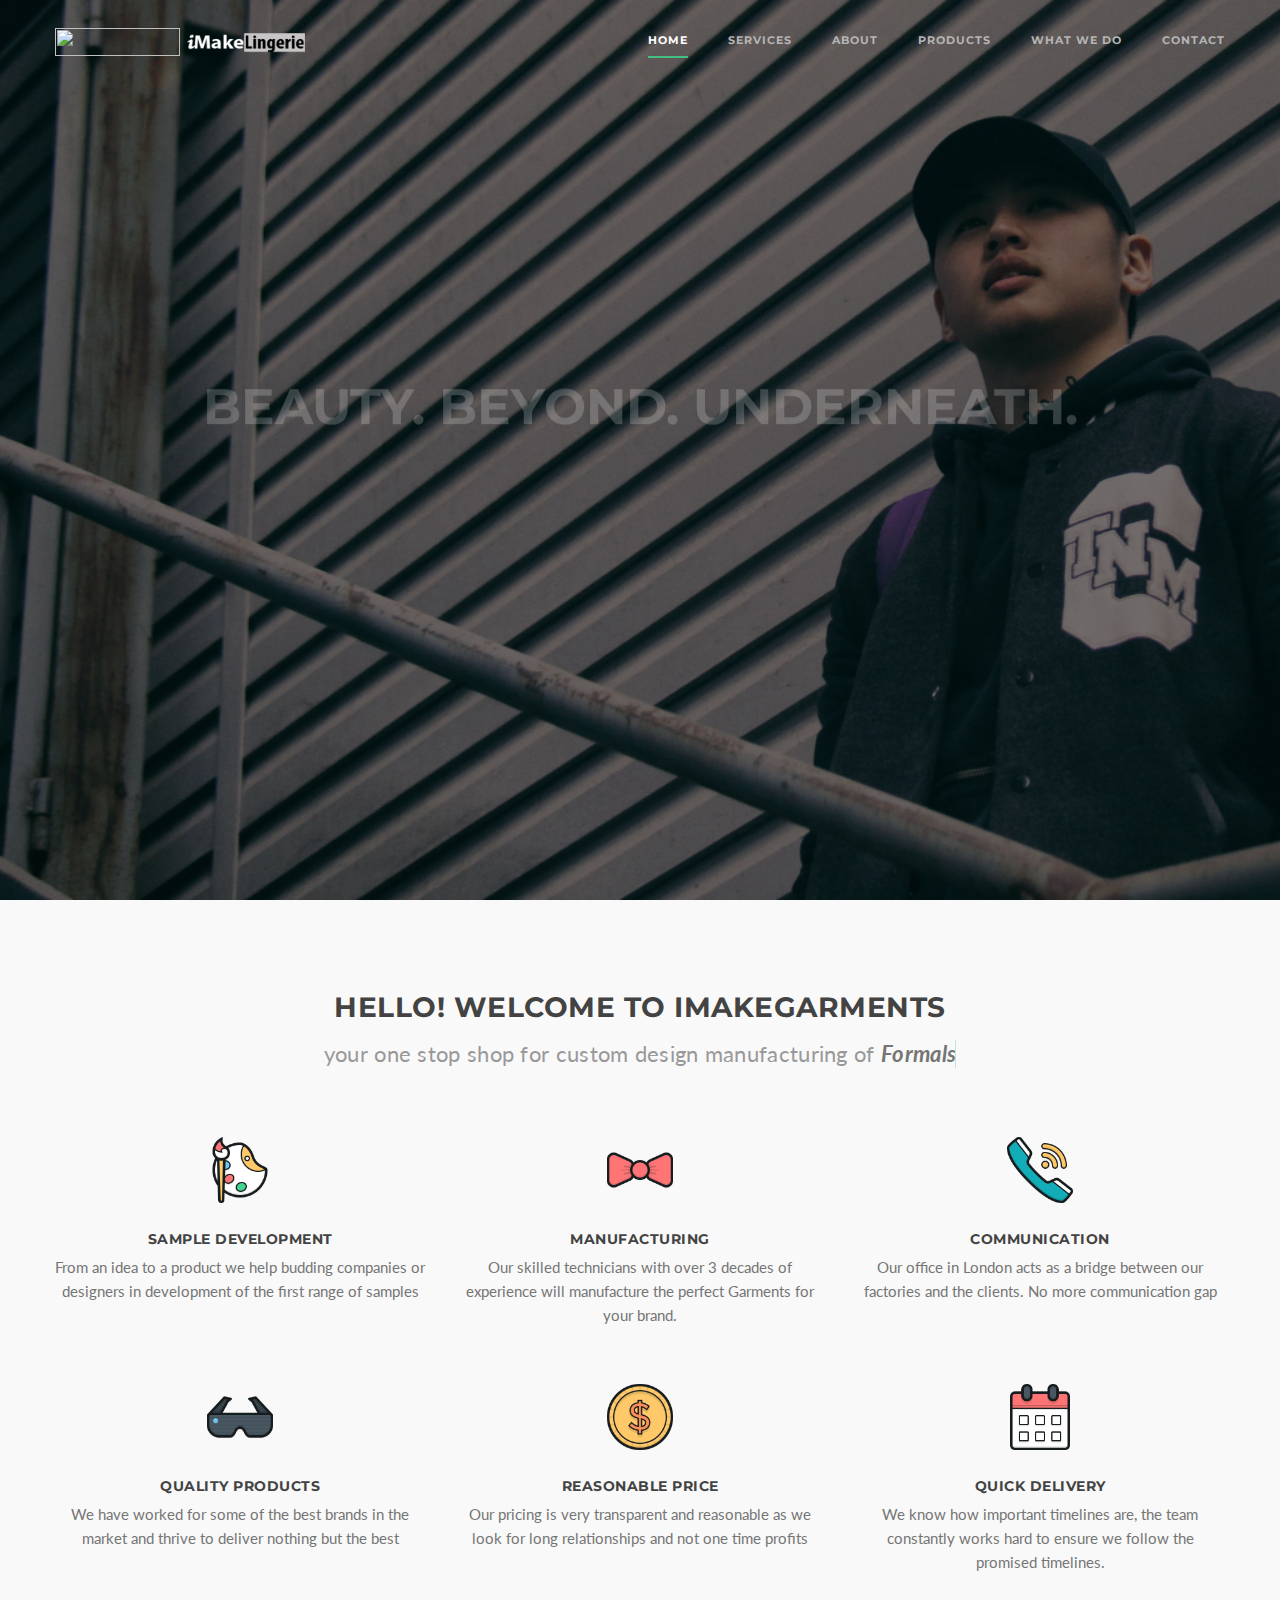
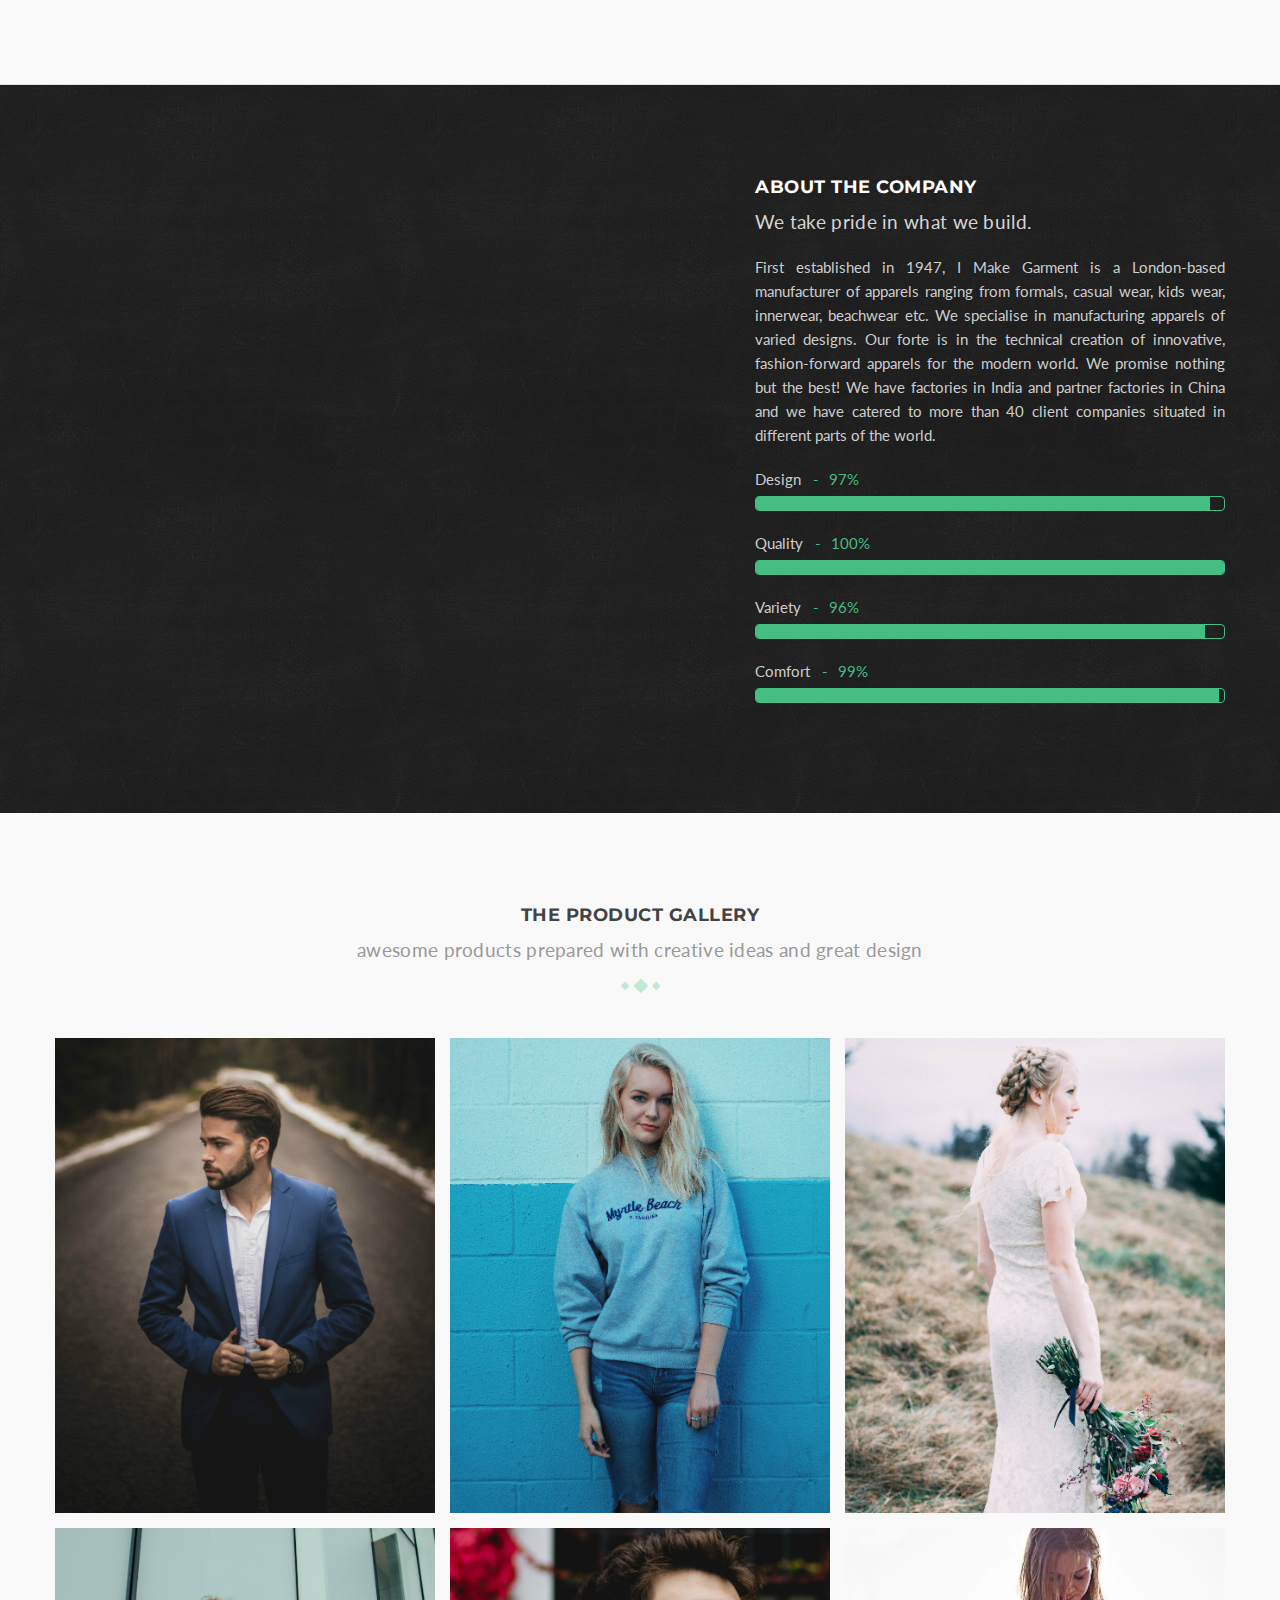
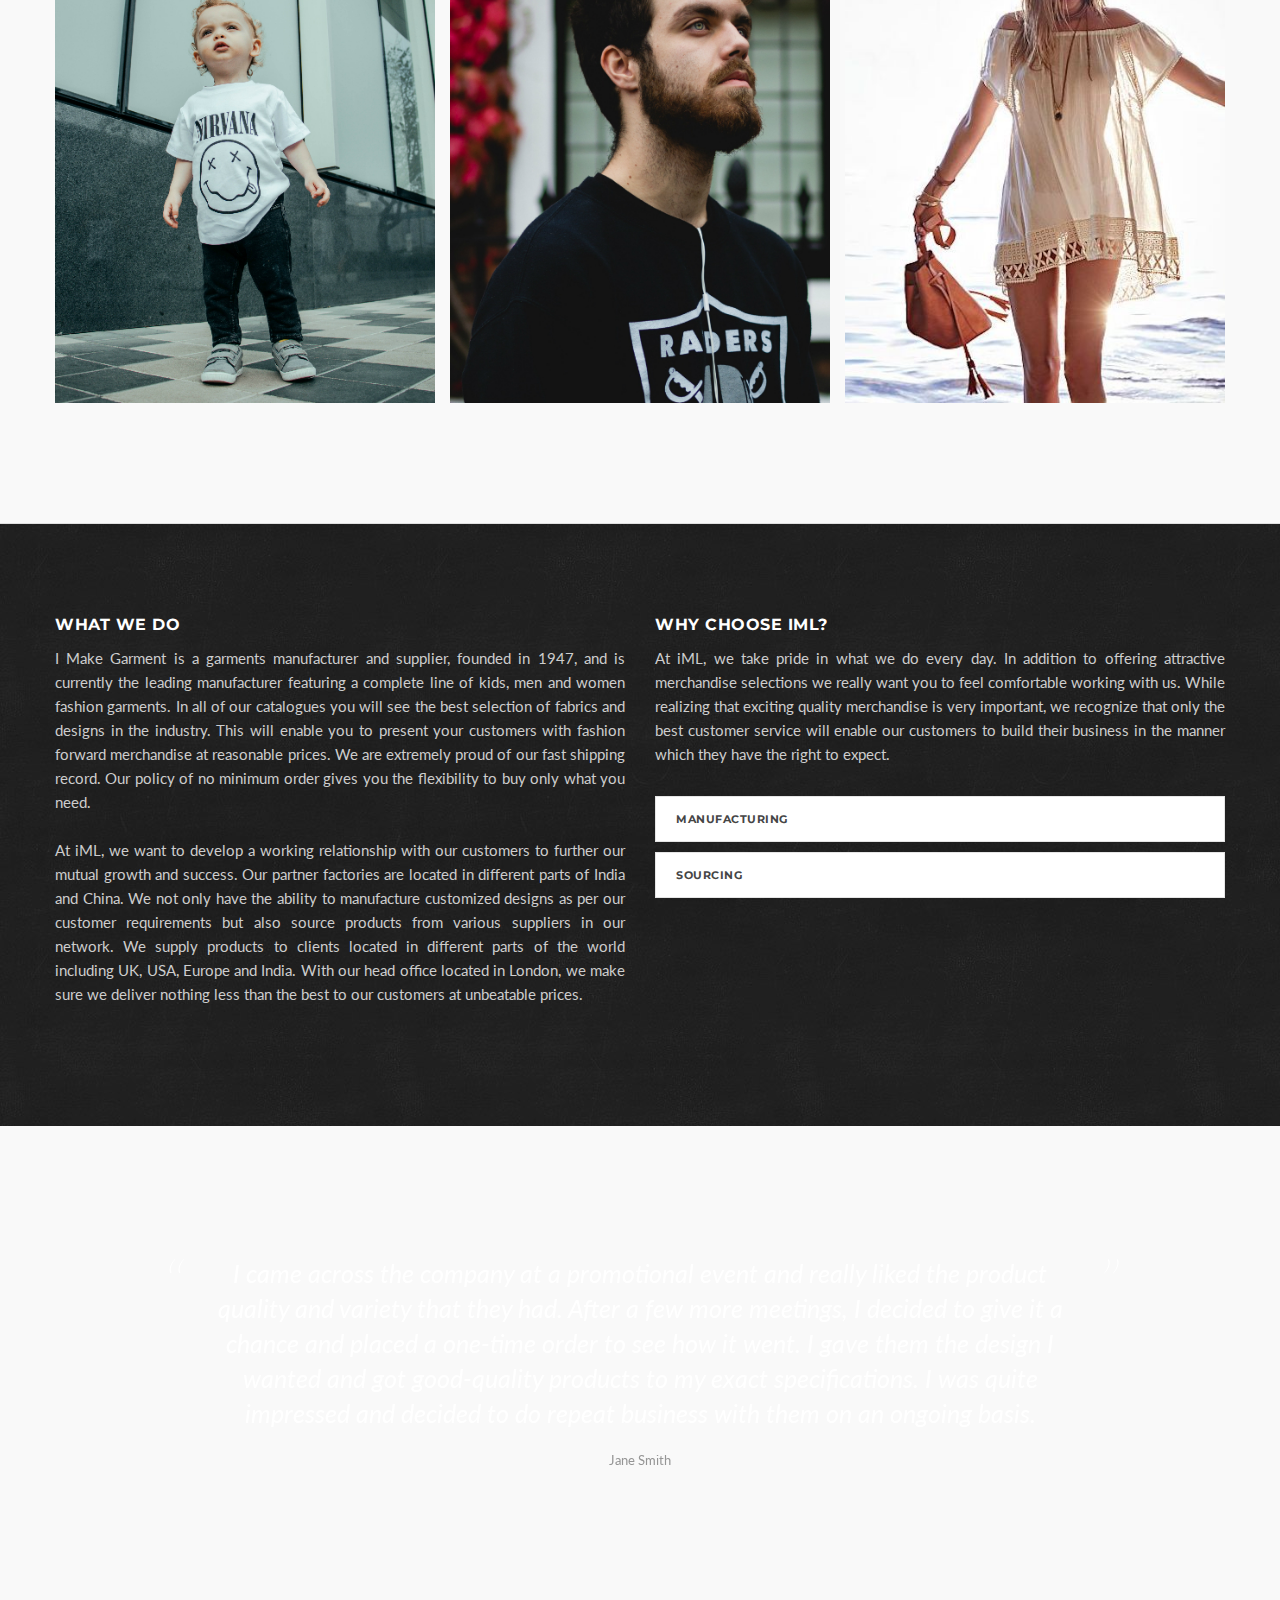
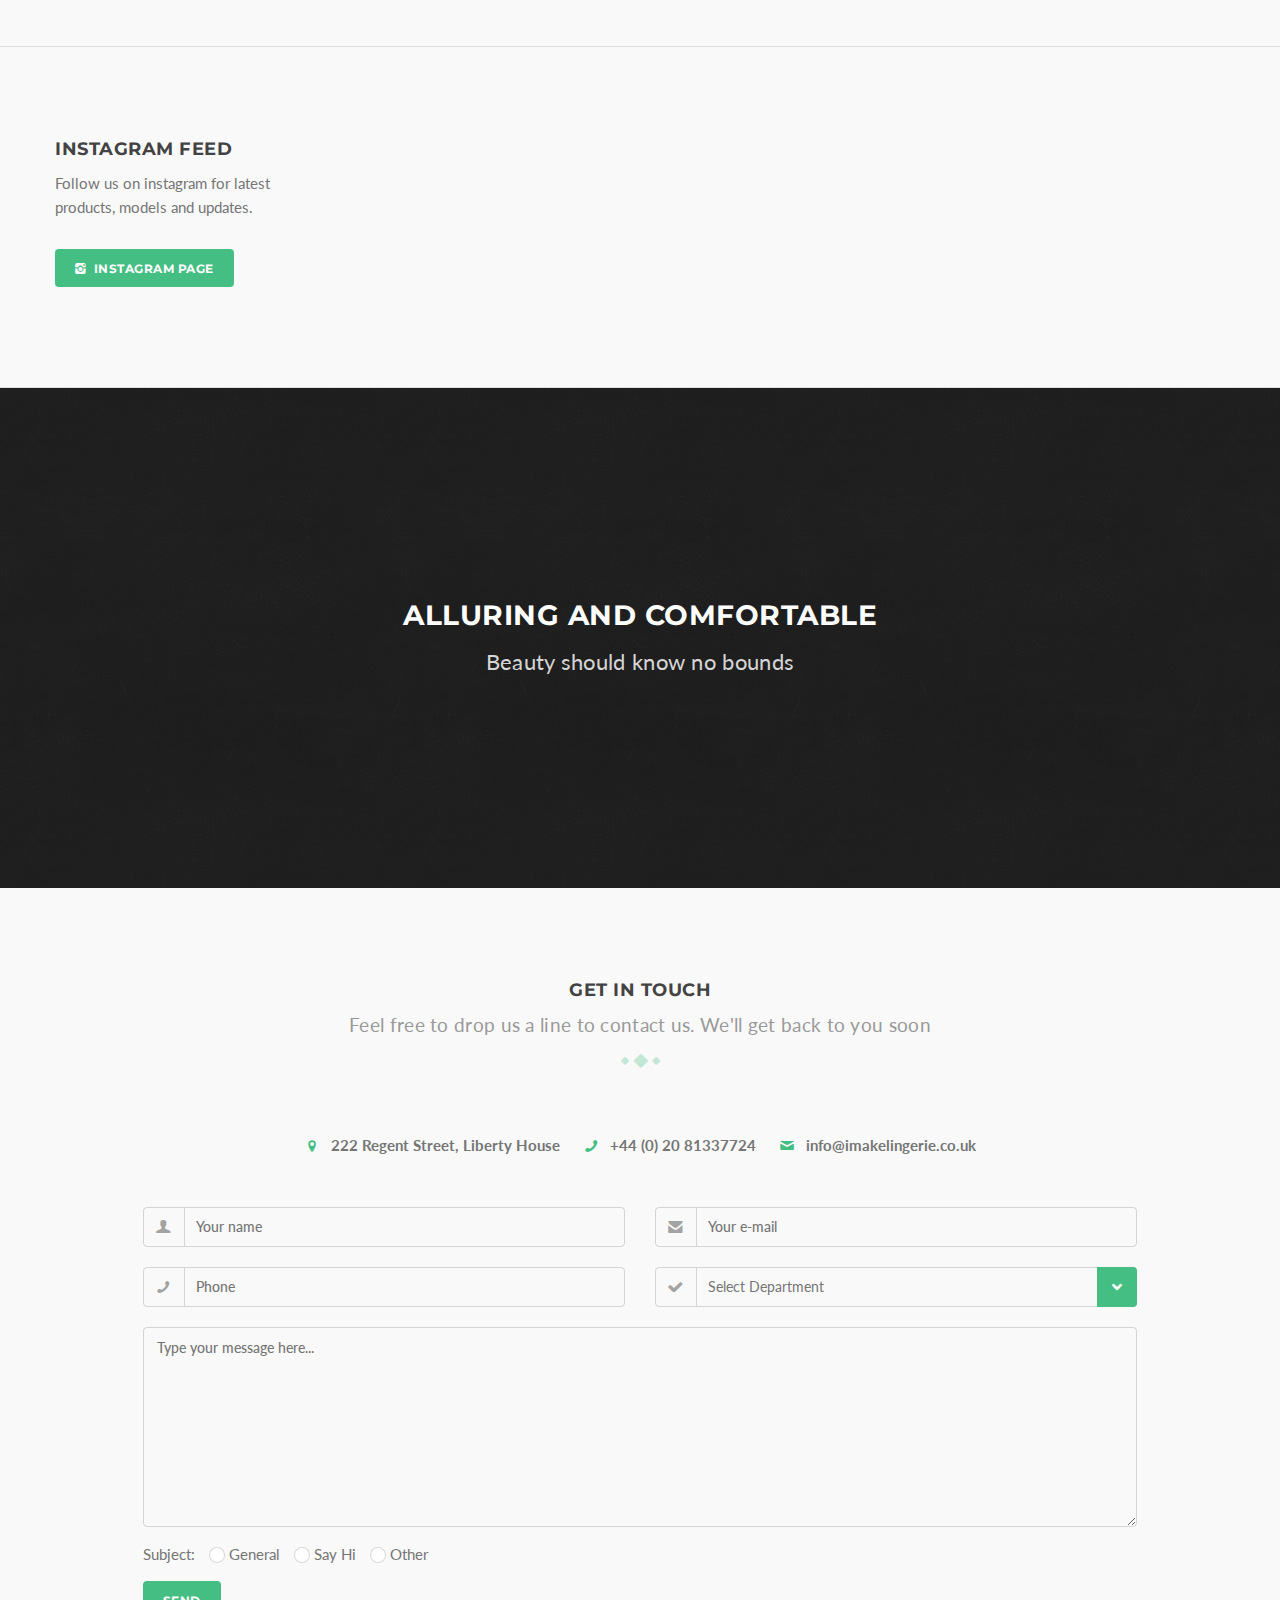
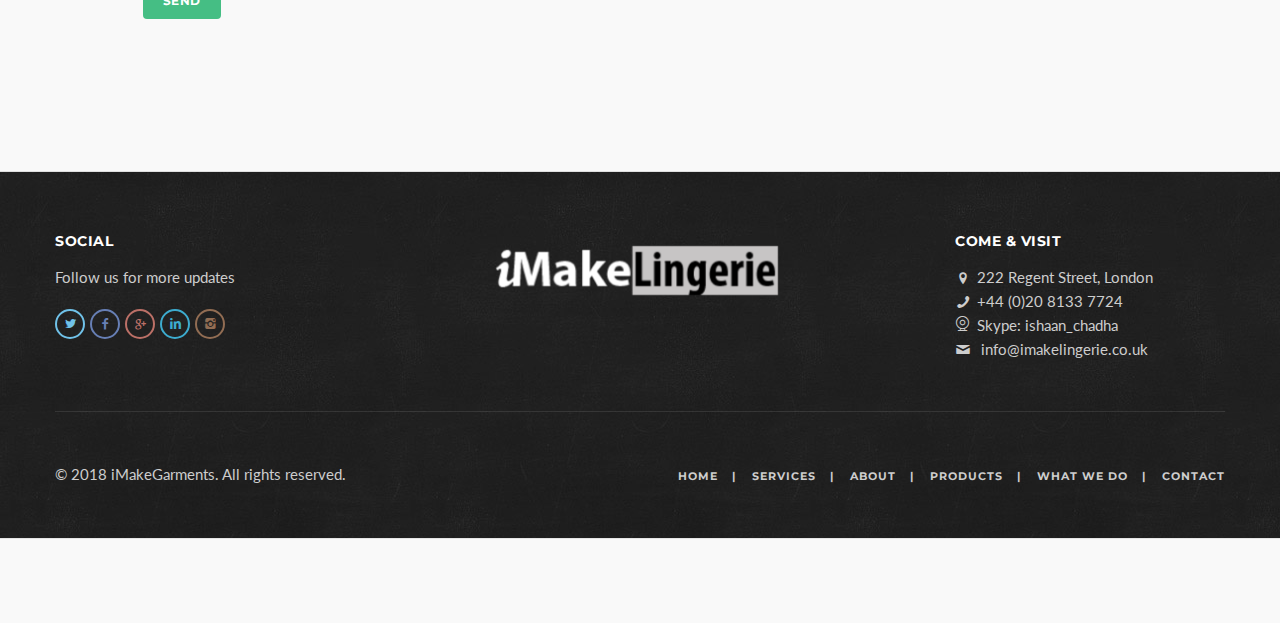
==== commit 65ea97b9: "final changes" ====
--- a/index.html
+++ b/index.html
@@ -4,10 +4,10 @@
 <head>
   <meta charset="utf-8">
   <meta name="viewport" content="width=device-width, initial-scale=1.0">
-  <meta name="description" content="I Make Lingerie website for all your Lingerie manufacturing needs">
-  <meta name="keywords" content="I Make Lingerie, IML, Lingerie, Bra, Camisoles, Babydolls, Lingerie shop, panty, Beach Wear">
-  <link rel="shortcut icon" href="style/images/favicon.png">
-  <title>I Make Apparel</title>
+  <meta name="description" content="I Make Garment website for all your Garment manufacturing needs">
+  <meta name="keywords" content="I Make Garment, IML, Garment, Bra, Camisoles, Babydolls, Garment shop, panty, Beach Wear">
+  <link rel="shortcut icon" href="style/images/favicon-new.png">
+  <title>I Make Garments</title>
   <!-- Bootstrap core CSS -->
   <link href="style/css/bootstrap.min.css" rel="stylesheet">
   <link href="style/css/plugins.css" rel="stylesheet">
@@ -89,7 +89,7 @@
               <img src="style/images/art/slider-new-1.png" alt="" data-bgposition="center top" data-bgfit="cover" data-bgrepeat="no-repeat"
               />
               <div class="tp-caption large sfb text-center" data-x="center" data-y="263" data-speed="900" data-start="800" data-easing="Sine.easeOut">Beauty. Beyond. Underneath.</div>
-              <div class="tp-caption medium sfb text-center" data-x="center" data-y="348" data-speed="900" data-start="1500" data-easing="Sine.easeOut">one stop solution for all your Apparel manufacturing needs</div>
+              <div class="tp-caption medium sfb text-center" data-x="center" data-y="348" data-speed="900" data-start="1500" data-easing="Sine.easeOut">one stop solution for all your Garments manufacturing needs</div>
               <div class="tp-caption sfb" data-x="center" data-y="420" data-speed="900" data-start="2200" data-easing="Sine.easeOut" data-endspeed="100">
                 <a href="#contact" class="btn btn-large btn-border">Get in touch</a>
               </div>
@@ -97,7 +97,7 @@
             <li data-transition="fade">
               <img src="style/images/art/slider-new-2.png" alt="" data-bgposition="center top" data-bgfit="cover" data-bgrepeat="no-repeat"
               />
-              <div class="tp-caption large sfl text-center" data-x="center" data-y="263" data-speed="900" data-start="800" data-easing="Sine.easeOut">Bring your apparel designs to life</div>
+              <div class="tp-caption large sfl text-center" data-x="center" data-y="263" data-speed="900" data-start="800" data-easing="Sine.easeOut">Bring your garments designs to life</div>
               <div class="tp-caption medium sfr text-center" data-x="center" data-y="343" data-speed="900" data-start="1500" data-easing="Sine.easeOut">We help create unique custom designs easily</div>
               <div class="tp-caption sfb" data-x="center" data-y="420" data-speed="900" data-start="2200" data-easing="Sine.easeOut" data-endspeed="100">
                 <a href="#contact" class="btn btn-large">Create your own</a>
@@ -127,7 +127,7 @@
       <div class="light-wrapper">
         <div class="container inner">
           <div class="headline text-center">
-            <h2>Hello! Welcome to iMakeLingerie</h2>
+            <h2>Hello! Welcome to IMAKEGARMENTS</h2>
             <p class="lead animated-text letters type">
               <span>your one stop shop for custom design manufacturing of </span>
               <span class="animated-text-wrapper waiting">
@@ -155,7 +155,8 @@
                   <img src="style/images/icons/lulu-bowtie.png" alt="" />
                 </div>
                 <h4>Manufacturing</h4>
-                <p>Our skilled technicians with over 3 decades of experience will manufacture the perfect Apparel for your brand.
+                <p>Our skilled technicians with over 3 decades of experience will manufacture the perfect Garments for your
+                  brand.
                 </p>
               </div>
             </div>
@@ -216,7 +217,7 @@
                 <h3>About the Company</h3>
               </div>
               <p class="lead">We take pride in what we build.</p>
-              <p>First established in 1947, I Make Lingerie is a London-based manufacturer of apparels ranging from formals,
+              <p>First established in 1947, I Make Garment is a London-based manufacturer of apparels ranging from formals,
                 casual wear, kids wear, innerwear, beachwear etc. We specialise in manufacturing apparels of varied designs.
                 Our forte is in the technical creation of innovative, fashion-forward apparels for the modern world. We promise
                 nothing but the best! We have factories in India and partner factories in China and we have catered to more
@@ -352,7 +353,7 @@
                 </a>
               </div>
               <!--/.cbp-item -->
-              <div class="cbp-item print motion">
+              <div class="cbp-item motion logo">
                 <a class="cbp-caption" href="gallery-beach.html">
                   <div class="cbp-caption-defaultWrap">
                     <img src="style/images/art/p6.jpg" alt="" /> </div>
@@ -365,7 +366,7 @@
                   </div>
                 </a>
               </div>
-              <!--/.cbp-item -->
+
             </div>
             <!--/.cbp -->
             <div class="divide30"></div>
@@ -389,8 +390,8 @@
         <div class="row text-justify">
           <div class="col-sm-6">
             <h3>What we do</h3>
-            <p>i Make Lingerie is a apparel manufacturer and supplier, founded in 1947, and is currently the leading manufacturer
-              featuring a complete line of kids, men and women fashion apparel. In all of our catalogues you will see the
+            <p>I Make Garment is a garments manufacturer and supplier, founded in 1947, and is currently the leading manufacturer
+              featuring a complete line of kids, men and women fashion garments. In all of our catalogues you will see the
               best selection of fabrics and designs in the industry. This will enable you to present your customers with
               fashion forward merchandise at reasonable prices. We are extremely proud of our fast shipping record. Our policy
               of no minimum order gives you the flexibility to buy only what you need.
@@ -440,26 +441,12 @@
                   <div class="panel-body" style="color: #434343 !important;"> Apart from designing and manufacturing we also source products from various other suppliers and manufacturers
                     for our clients. Sourcing is a complicated process and cost, quality and lead time are all important
                     aspects. We help our clients by taking the load off them and sourcing products from our reliable network
-                    of apparel suppliers and manufacturers. We also liaise with the production facilities of these companies
+                    of garments suppliers and manufacturers. We also liaise with the production facilities of these companies
                     to ensure designs can be made and kept within budget and also adhere to the quality and delivery guidelines.
                   </div>
                 </div>
               </div>
-              <!-- <div class="panel panel-default">
-                <div class="panel-heading">
-                  <h4 class="panel-title">
-                    <a data-toggle="collapse" class="panel-toggle" data-parent="#accordion" href="#collapseThree"> Collapsible Group Item #3 </a>
-                  </h4>
-                </div>
-                <div id="collapseThree" class="panel-collapse collapse">
-                  <div class="panel-body"> Anim pariatur cliche reprehenderit, enim eiusmod high life accusamus terry richardson ad squid. 3 wolf
-                    moon officia aute, non cupidatat skateboard dolor brunch. Food truck quinoa nesciunt laborum eiusmod.
-                    Brunch 3 wolf moon tempor, sunt aliqua put a bird on it squid single-origin coffee nulla assumenda shoreditch
-                    et. Nihil anim keffiyeh helvetica, craft beer labore wes anderson cred nesciunt sapiente ea proident.
-                    Ad vegan excepteur butcher vice lomo. Leggings occaecat craft beer farm-to-table, raw denim aesthetic
-                    synth nesciunt you probably haven't heard of them accusamus labore sustainable VHS. </div>
-                </div>
-              </div> -->
+
             </div>
           </div>
           <!-- /column -->
@@ -576,19 +563,24 @@
           <div class="thin">
             <div class="section-title text-center">
               <h3>Get in Touch</h3>
-              <p class="lead">feel free to drop us a line to contact us</p>
-            </div>
-            <p class="text-center">Cras mattis consectetur purus sit amet fermentum. Lorem ipsum dolor sit amet, consectetur adipiscing elit. Etiam
-              porta sem malesuada magna mollis euismod. Nulla vitae elit libero, a pharetra augue. Aenean eu leo quam. Pellentesque
-              ornare sem lacinia.</p>
+              <p class="lead">Feel free to drop us a line to contact us. We'll get back to you soon
+              </p>
+            </div>
+            <p class="text-center"></p>
             <ul class="contact-info text-center">
               <li>
-                <i class="icon-location"></i>222 Regent Street, Liberty House</li>
-              <li>
-                <i class="icon-phone"></i>+44 (0) 20 81337724</li>
+                <i class="icon-location"></i>
+                <strong>222 Regent Street, Liberty House</strong>
+              </li>
+              <li>
+                <i class="icon-phone"></i>
+                <strong>+44 (0) 20 81337724</strong>
+              </li>
               <li>
                 <i class="icon-mail"></i>
-                <a href="mailto:info@imakelingerie.co.uk">info@imakelingerie.co.uk</a>
+                <a href="mailto:info@imakelingerie.co.uk">
+                  <strong>info@imakelingerie.co.uk</strong>
+                </a>
               </li>
             </ul>
             <div class="divide50"></div>
@@ -710,7 +702,7 @@
                     </a>
                   </li>
                   <li>
-                    <a href="https://uk.linkedin.com/company/i-make-apparel?trk=ppro_cprof">
+                    <a href="https://uk.linkedin.com/company/i-make-lingerie?trk=ppro_cprof">
                       <i class="icon-s-linkedin"></i>
                     </a>
                   </li>
@@ -748,7 +740,7 @@
             <!-- /.row -->
 
             <hr />
-            <p class="copyright pull-left">© 2018 iMakeLingerie. All rights reserved.</p>
+            <p class="copyright pull-left">© 2018 iMakeGarments. All rights reserved.</p>
             <ul class="footer-menu pull-right">
               <li>
                 <a href="/#home">Home</a>
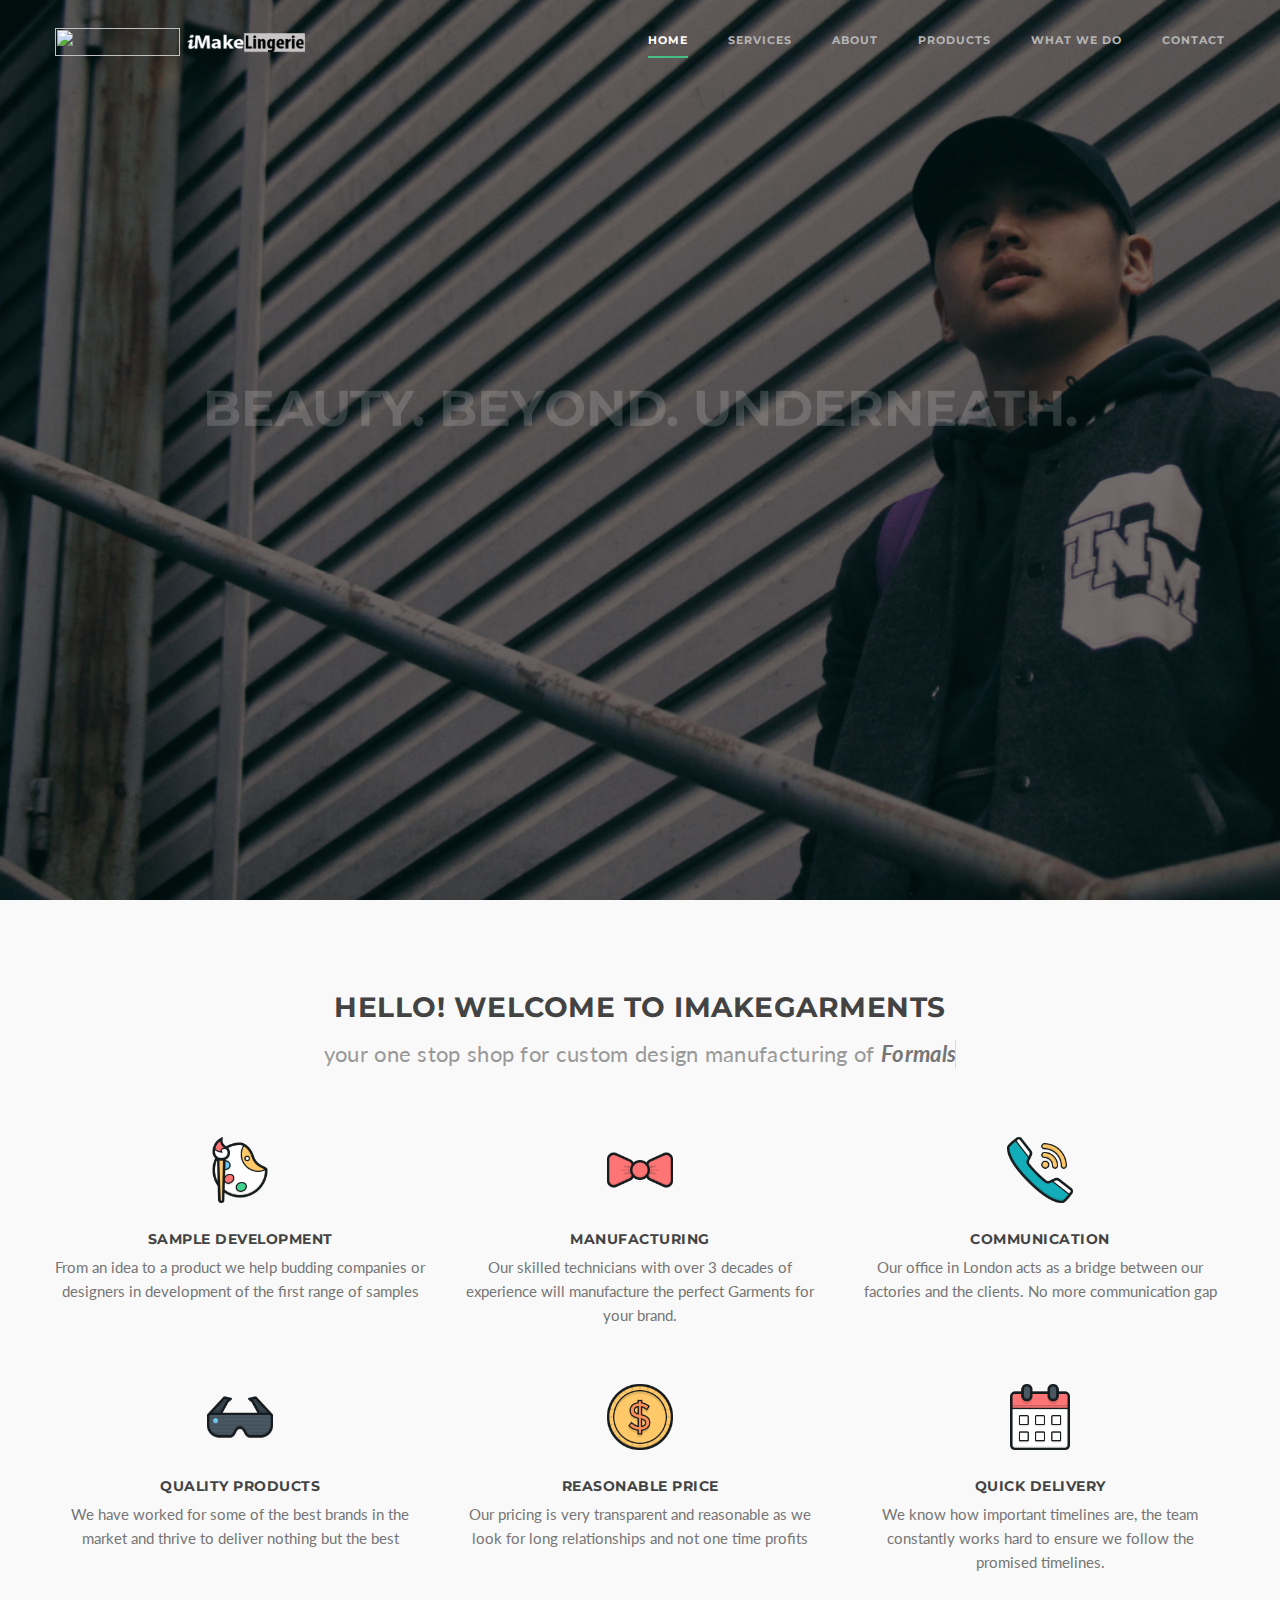
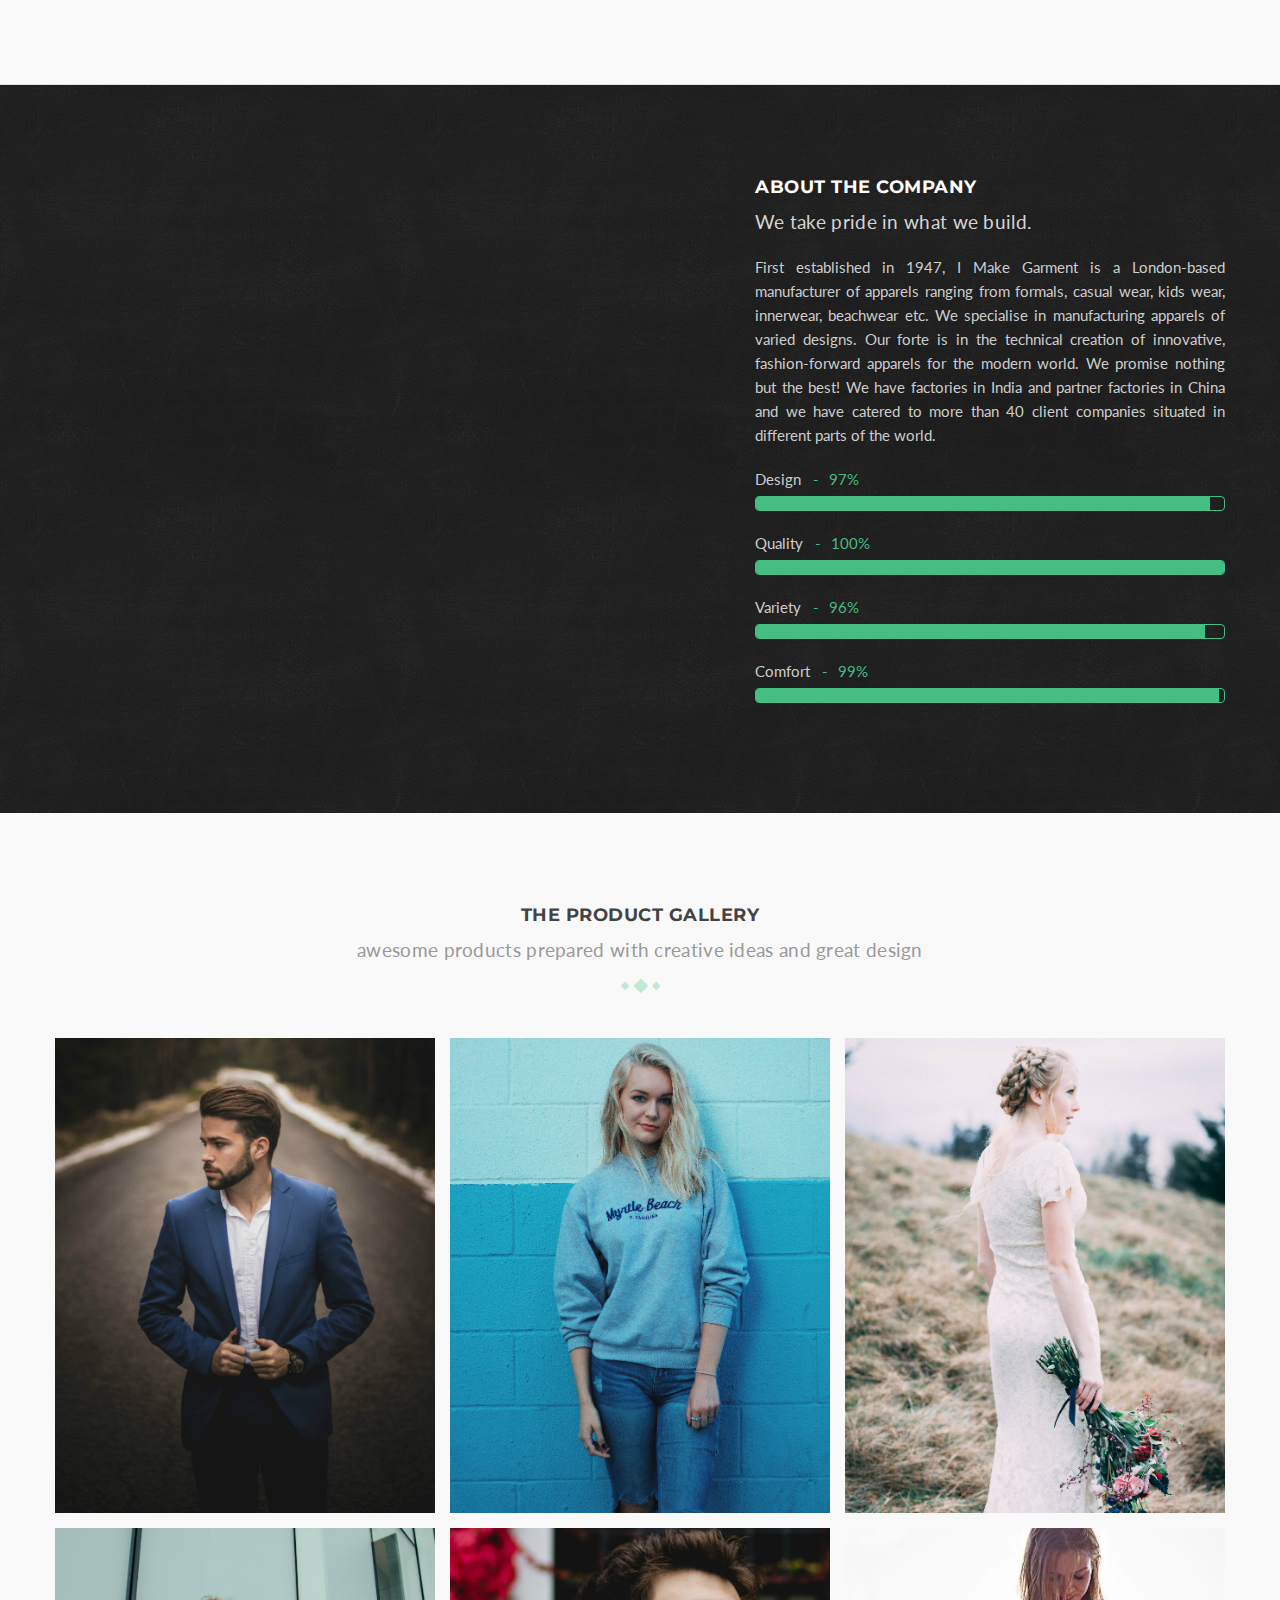
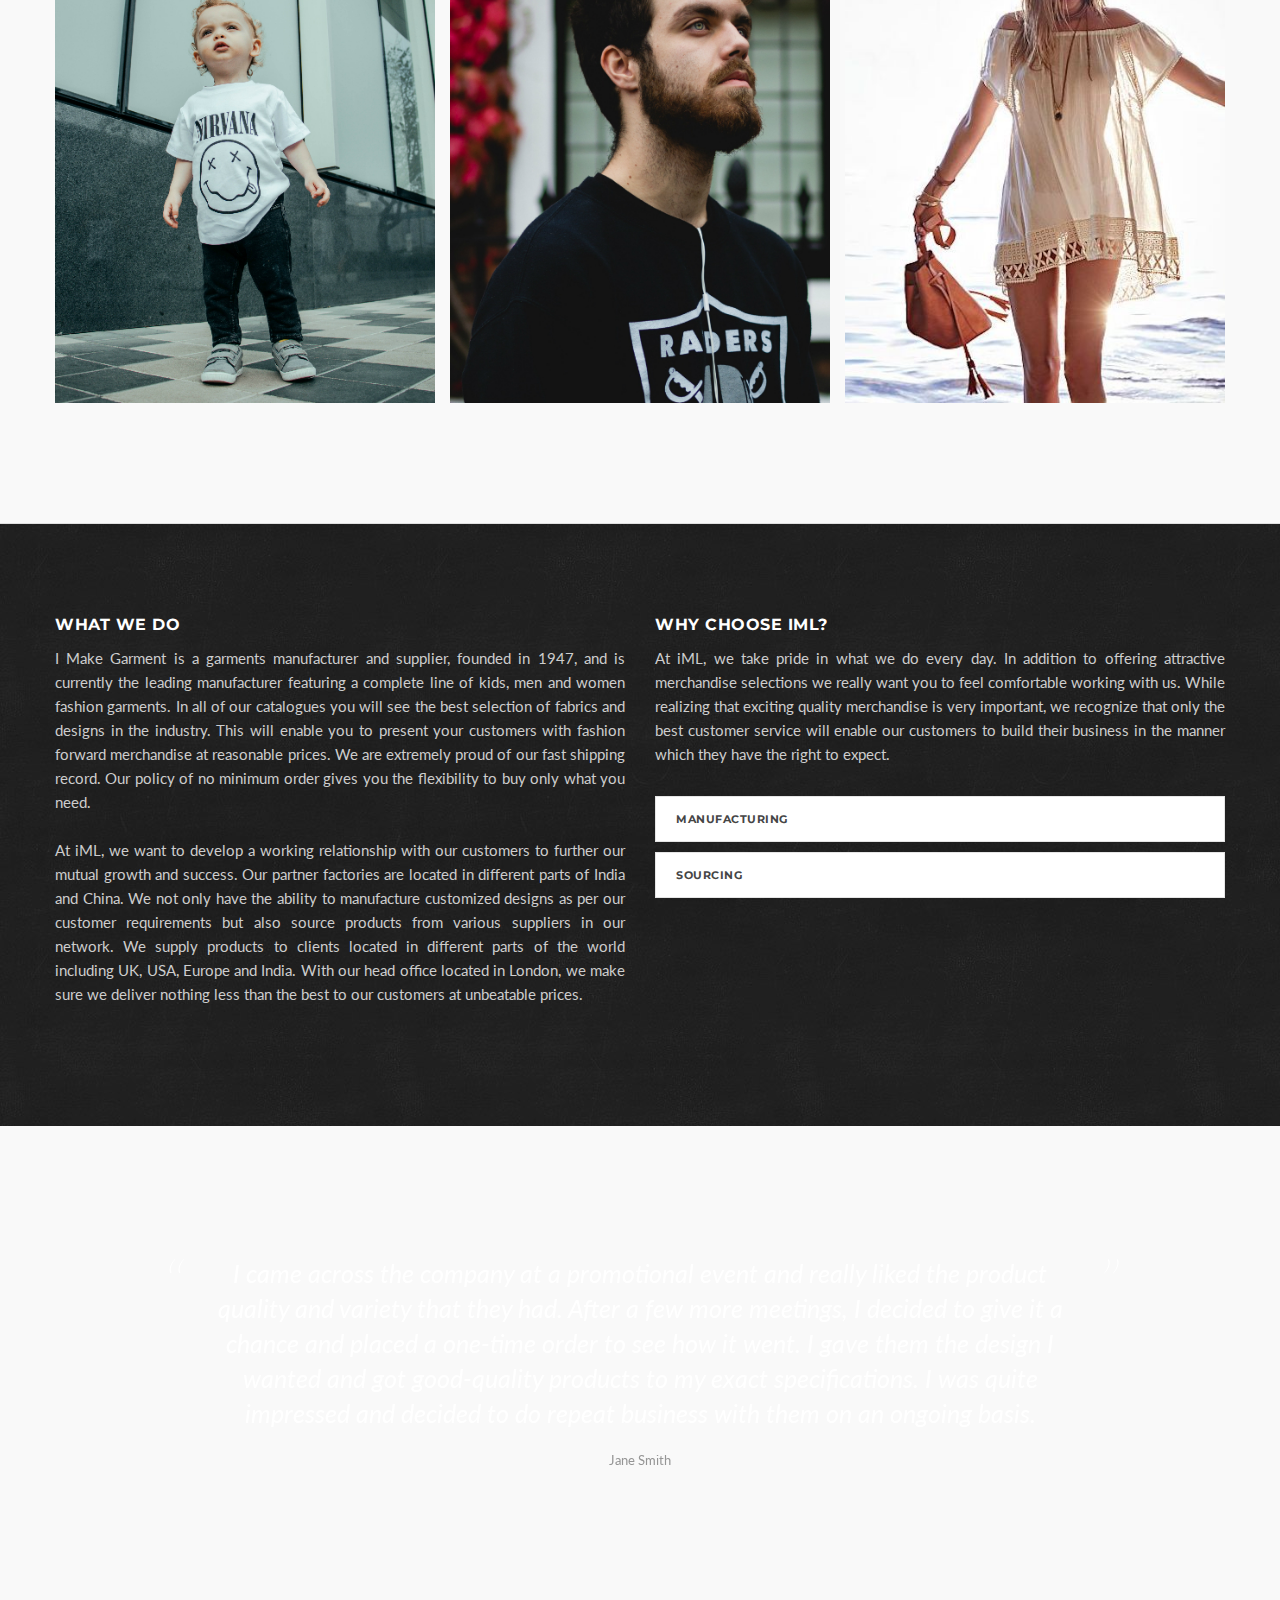
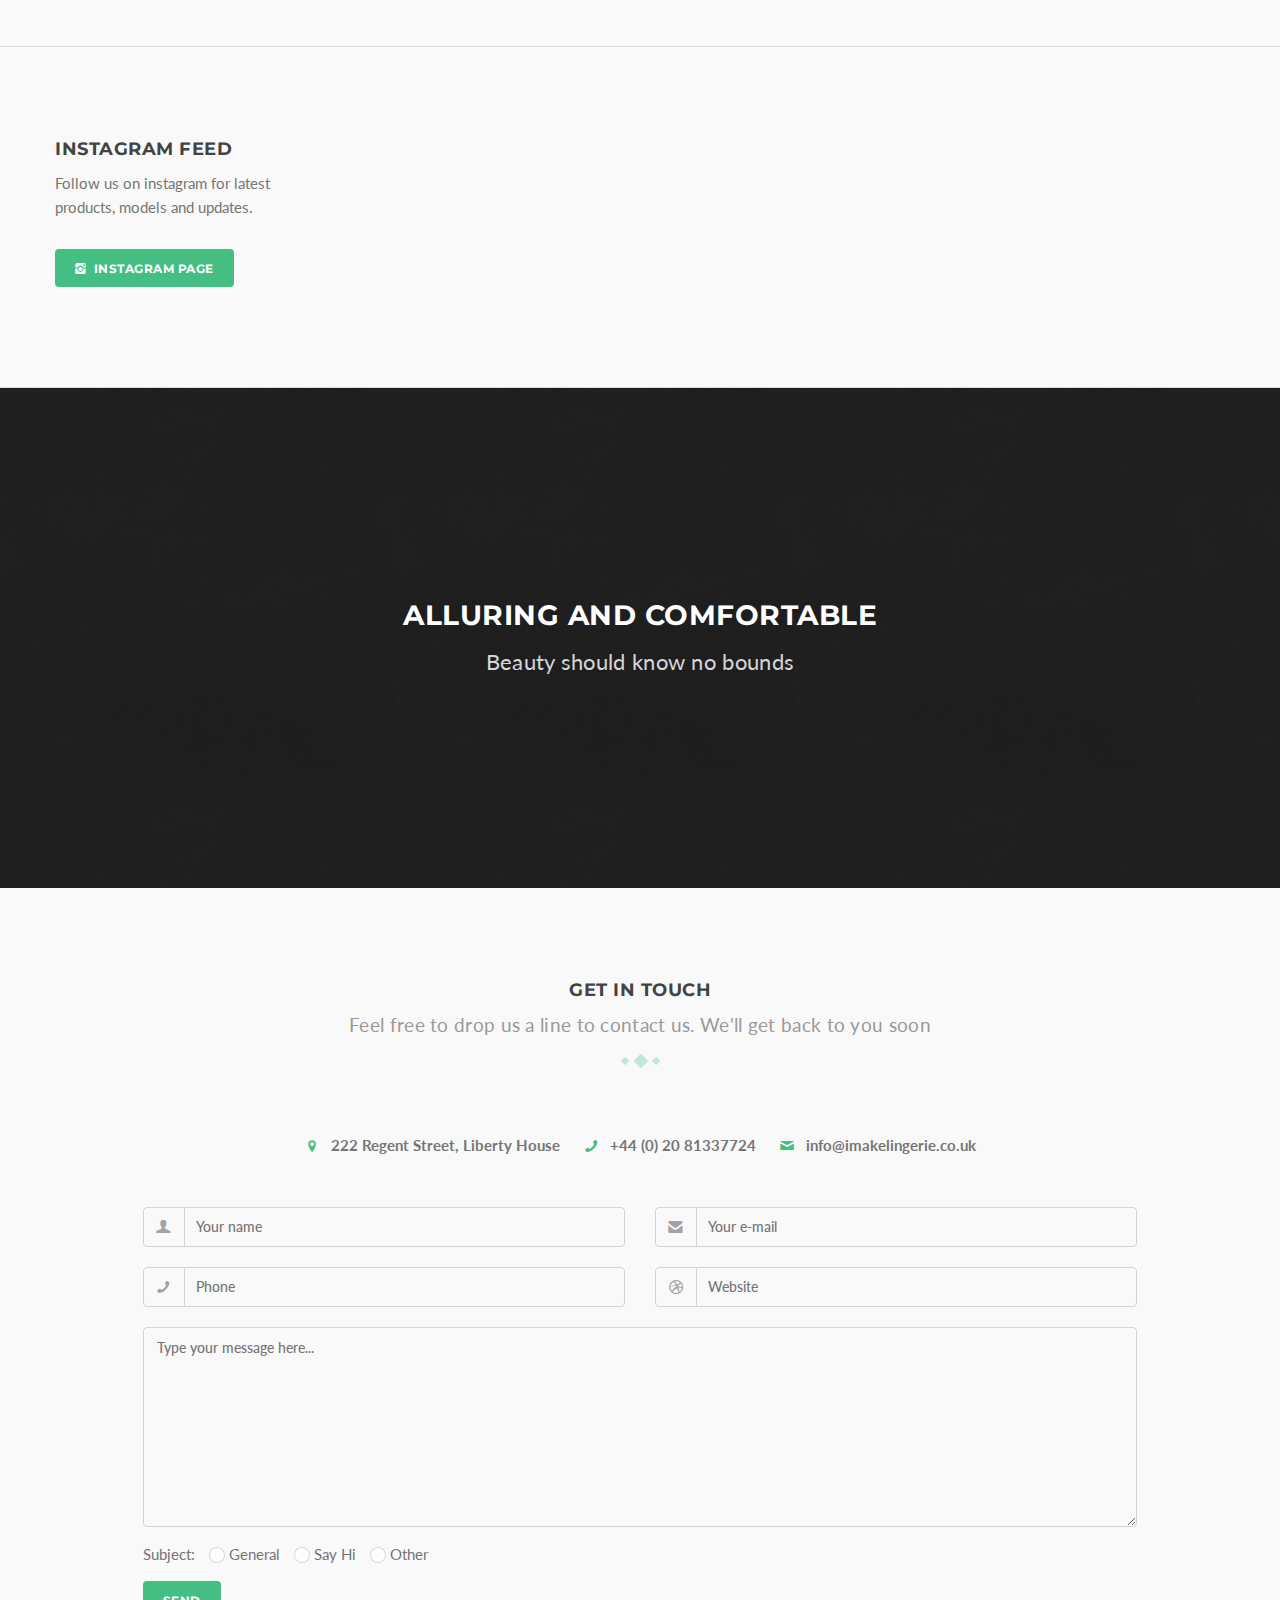
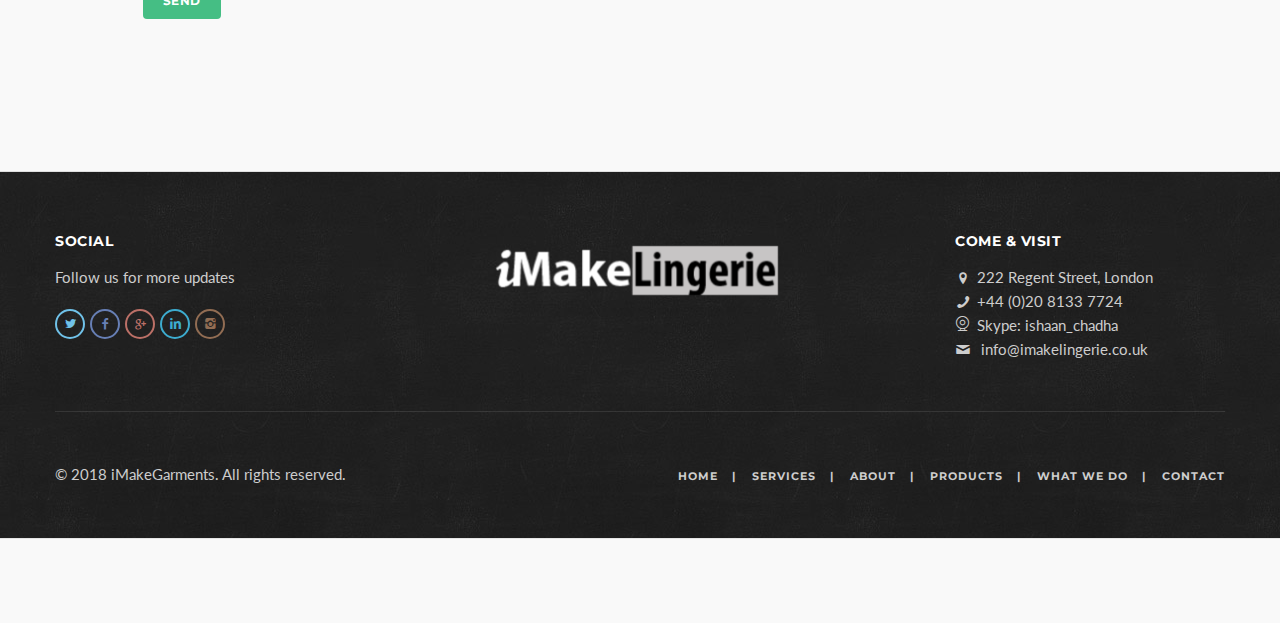
==== commit de8d74ee: "final changes" ====
--- a/index.html
+++ b/index.html
@@ -619,18 +619,9 @@
                   <!--/column -->
                   <div class="col-sm-6">
                     <div class="form-field">
-                      <label class="custom-select">
-                        <select name="department" required="required">
-                          <option value="">Select Department</option>
-                          <option value="Sales">Sales</option>
-                          <option value="Marketing">Marketing</option>
-                          <option value="Support">Customer Support</option>
-                          <option value="Other">Other</option>
-                        </select>
-                        <i class="icon-ok"></i>
-                        <span>
-                          <!-- fake select handler -->
-                        </span>
+                      <label>
+                        <input type="text" name="website" placeholder="Website">
+                        <i class="icon-s-dribbble"></i>
                       </label>
                     </div>
                     <!--/.form-field -->
